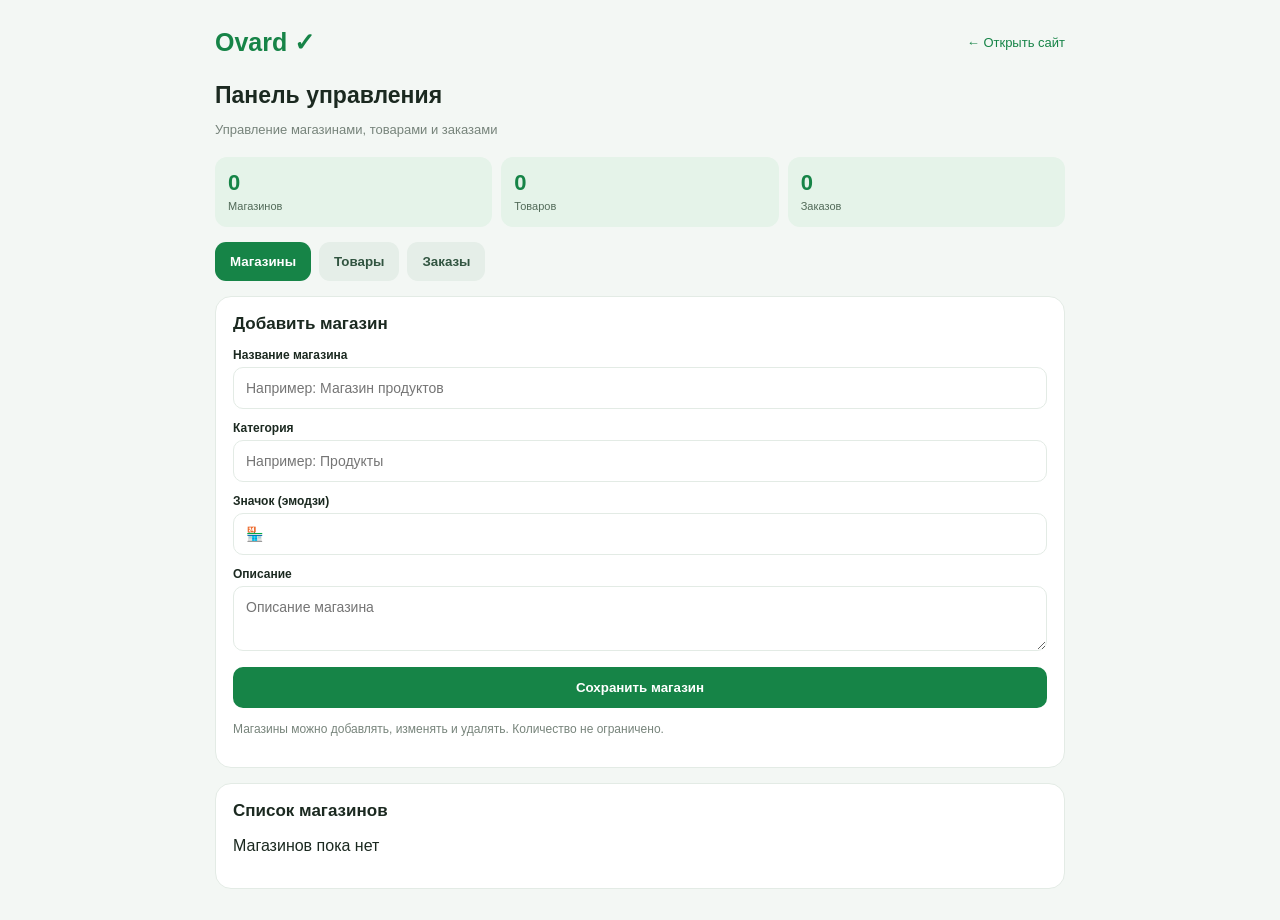
==== ovard-admin.html @ bd7d6dc2 "Update ovard-admin.html" ====
<!DOCTYPE html>
<html lang="ru">
<head>
<meta charset="UTF-8">
<meta name="viewport" content="width=device-width, initial-scale=1">
<title>OVARD — Админ-панель</title>
<style>
:root{--g:#168447;--bg:#f3f7f4;--card:#fff;--text:#1b2920;--muted:#77847b;--line:#e3ebe5}
*{box-sizing:border-box}
body{margin:0;background:var(--bg);color:var(--text);font-family:Arial,sans-serif;padding:16px}
header{max-width:850px;margin:auto;display:flex;justify-content:space-between;align-items:center;padding:12px 0 20px}
.logo{font-size:25px;color:var(--g);font-weight:800}
header a{color:var(--g);text-decoration:none;font-size:13px}
main{max-width:850px;margin:auto}
h1{font-size:23px;margin:5px 0}
.subtitle{color:var(--muted);font-size:13px;margin-bottom:20px}
.tabs{display:flex;gap:8px;overflow:auto;margin-bottom:15px}
.tabs button{border:0;background:#e5eee8;color:#315440;padding:12px 15px;border-radius:11px;white-space:nowrap;font-weight:700}
.tabs button.active{background:var(--g);color:white}
.panel{display:none}.panel.active{display:block}
.box{background:var(--card);border:1px solid var(--line);border-radius:16px;padding:17px;margin-bottom:15px}
h2{font-size:17px;margin:0 0 14px}
label{display:block;font-size:12px;font-weight:700;margin:12px 0 5px}
input,textarea,select{width:100%;padding:12px;border:1px solid var(--line);border-radius:10px;background:#fff;font:14px Arial}
textarea{min-height:65px;resize:vertical}
button{cursor:pointer}
.primary{width:100%;border:0;background:var(--g);color:white;border-radius:10px;padding:13px;font-weight:700;margin-top:12px}
.secondary{border:0;background:#e9f3ec;color:var(--g);padding:9px 12px;border-radius:9px;font-weight:700}
.danger{border:0;background:#fff0ee;color:#c23d32;padding:9px 12px;border-radius:9px}
.item{border:1px solid var(--line);border-radius:12px;padding:13px;margin-top:10px;background:#fff}
.item strong{display:block;margin-bottom:5px}
.item small{color:var(--muted);display:block;margin-bottom:10px}
.actions{display:flex;gap:8px;flex-wrap:wrap}
.note{font-size:12px;color:var(--muted);line-height:1.5}
.stats{display:grid;grid-template-columns:repeat(3,1fr);gap:9px;margin-bottom:15px}
.stat{background:#e5f3e9;padding:13px;border-radius:12px}
.stat strong{display:block;color:var(--g);font-size:22px}
.stat span{font-size:11px;color:#536b5a}
@media(max-width:450px){.stats{grid-template-columns:1fr 1fr}.stat:last-child{grid-column:span 2}}
</style>
</head>
<body>
<header>
  <div class="logo">Ovard ✓</div>
  <a href="index.html">← Открыть сайт</a>
</header>
<main>
  <h1>Панель управления</h1>
  <p class="subtitle">Управление магазинами, товарами и заказами</p>

  <div class="stats">
    <div class="stat"><strong id="shopCount">0</strong><span>Магазинов</span></div>
    <div class="stat"><strong id="productCount">0</strong><span>Товаров</span></div>
    <div class="stat"><strong id="orderCount">0</strong><span>Заказов</span></div>
  </div>

  <div class="tabs">
    <button class="active" onclick="tab('shops',this)">Магазины</button>
    <button onclick="tab('products',this)">Товары</button>
    <button onclick="tab('orders',this)">Заказы</button>
  </div>

  <section id="shops" class="panel active">
    <div class="box">
      <h2 id="shopFormTitle">Добавить магазин</h2>
      <input type="hidden" id="shopEditId">
      <label>Название магазина</label>
      <input id="shopName" placeholder="Например: Магазин продуктов">
      <label>Категория</label>
      <input id="shopCategory" placeholder="Например: Продукты">
      <label>Значок (эмодзи)</label>
      <input id="shopEmoji" placeholder="Например: 🛒" value="🏪">
      <label>Описание</label>
      <textarea id="shopDescription" placeholder="Описание магазина"></textarea>
      <button class="primary" onclick="saveShop()">Сохранить магазин</button>
      <p class="note">Магазины можно добавлять, изменять и удалять. Количество не ограничено.</p>
    </div>
    <div class="box"><h2>Список магазинов</h2><div id="shopList"></div></div>
  </section>

  <section id="products" class="panel">
    <div class="box">
      <h2 id="productFormTitle">Добавить товар</h2>
      <input type="hidden" id="productEditId">
      <label>Название товара</label>
      <input id="productName" placeholder="Например: Мука">
      <label>Магазин</label>
      <select id="productShop"></select>
      <label>Цена (сомони)</label>
      <input id="productPrice" type="number" min="0" step="0.01" placeholder="Например: 25">
      <label>Единица измерения / за что цена</label>
      <input id="productUnit" list="unitOptions" placeholder="Например: кг, мешок, 5 пар, за участок">
      <datalist id="unitOptions">
        <option value="кг"><option value="грамм"><option value="тонна">
        <option value="шт."><option value="упаковка"><option value="пачка">
        <option value="мешок"><option value="литр"><option value="метр">
        <option value="пара"><option value="за день"><option value="за сезон">
        <option value="за поездку"><option value="за участок">
      </datalist>
      <p class="note">Можно написать любую единицу вручную. Например: «за мешок», «5 пар», «за участок». Ограничений нет.</p>
      <label>Ссылка на фото товара (необязательно)</label>
      <input id="productImage" placeholder="https://...">
      <label>Эмодзи вместо фото</label>
      <input id="productEmoji" placeholder="📦" value="📦">
      <label>Описание</label>
      <textarea id="productDescription" placeholder="Описание товара"></textarea>
      <button class="primary" onclick="saveProduct()">Сохранить товар</button>
    </div>
    <div class="box"><h2>Список товаров</h2><div id="productList"></div></div>
  </section>

  <section id="orders" class="panel">
    <div class="box"><h2>Заказы клиентов</h2><div id="orderList"></div></div>
  </section>
</main>

<script>
const read=(k,d)=>{try{return JSON.parse(localStorage.getItem(k))??d}catch{return d}};
const save=(k,v)=>localStorage.setItem(k,JSON.stringify(v));
let shops=read("ovard_shops",[]);
let products=read("ovard_products",[]);
let orders=read("ovard_orders",[]);

function esc(v){return String(v??"").replace(/[&<>"']/g,c=>({"&":"&amp;","<":"&lt;",">":"&gt;",'"':"&quot;","'":"&#39;"}[c]));}

function tab(id,btn){
 document.querySelectorAll(".panel").forEach(x=>x.classList.remove("active"));
 document.querySelectorAll(".tabs button").forEach(x=>x.classList.remove("active"));
 document.getElementById(id).classList.add("active");
 btn.classList.add("active");
 renderAll();
}

function renderAll(){
 document.getElementById("shopCount").textContent=shops.length;
 document.getElementById("productCount").textContent=products.length;
 document.getElementById("orderCount").textContent=orders.length;
 renderShops();renderProducts();renderOrders();renderShopSelect();
}

function renderShopSelect(){
 const select=document.getElementById("productShop");
 const old=select.value;
 select.innerHTML=shops.map(s=>`<option value="${s.id}">${esc(s.name)}</option>`).join("");
 if(shops.some(s=>String(s.id)===old))select.value=old;
}

function saveShop(){
 const name=document.getElementById("shopName").value.trim();
 if(!name)return alert("Введите название магазина");
 const edit=document.getElementById("shopEditId").value;
 const data={
  id:edit?Number(edit):Date.now(),
  name,
  category:document.getElementById("shopCategory").value.trim(),
  emoji:document.getElementById("shopEmoji").value.trim()||"🏪",
  description:document.getElementById("shopDescription").value.trim()
 };
 if(edit)shops=shops.map(s=>Number(s.id)===Number(edit)?data:s);
 else shops.push(data);
 save("ovard_shops",shops);
 clearShopForm();renderAll();
 alert("Магазин сохранён");
}

function editShop(id){
 const s=shops.find(x=>Number(x.id)===Number(id));if(!s)return;
 document.getElementById("shopEditId").value=s.id;
 document.getElementById("shopName").value=s.name;
 document.getElementById("shopCategory").value=s.category||"";
 document.getElementById("shopEmoji").value=s.emoji||"🏪";
 document.getElementById("shopDescription").value=s.description||"";
 document.getElementById("shopFormTitle").textContent="Изменить магазин";
 window.scrollTo(0,0);
}

function clearShopForm(){
 ["shopEditId","shopName","shopCategory","shopDescription"].forEach(id=>document.getElementById(id).value="");
 document.getElementById("shopEmoji").value="🏪";
 document.getElementById("shopFormTitle").textContent="Добавить магазин";
}

function deleteShop(id){
 if(!confirm("Удалить магазин? Его товары также будут удалены."))return;
 shops=shops.filter(s=>Number(s.id)!==Number(id));
 products=products.filter(p=>Number(p.shopId)!==Number(id));
 save("ovard_shops",shops);save("ovard_products",products);renderAll();
}

function renderShops(){
 document.getElementById("shopList").innerHTML=shops.map(s=>`
 <div class="item"><strong>${esc(s.emoji)} ${esc(s.name)}</strong>
 <small>${esc(s.category||"")}</small>
 <div class="actions">
 <button class="secondary" onclick="editShop(${Number(s.id)})">Изменить</button>
 <button class="danger" onclick="deleteShop(${Number(s.id)})">Удалить</button>
 </div></div>`).join("")||"<p>Магазинов пока нет</p>";
}

function saveProduct(){
 const name=document.getElementById("productName").value.trim();
 const shopId=document.getElementById("productShop").value;
 const price=Number(document.getElementById("productPrice").value);
 const unit=document.getElementById("productUnit").value.trim();
 if(!name)return alert("Введите название товара");
 if(!shopId)return alert("Сначала добавьте магазин");
 if(!Number.isFinite(price)||price<=0)return alert("Введите правильную цену");
 if(!unit)return alert("Укажите единицу измерения или основу цены");
 const edit=document.getElementById("productEditId").value;
 const data={
  id:edit?Number(edit):Date.now(),
  name,shopId:Number(shopId),price,unit,
  image:document.getElementById("productImage").value.trim(),
  emoji:document.getElementById("productEmoji").value.trim()||"📦",
  description:document.getElementById("productDescription").value.trim()
 };
 if(edit)products=products.map(p=>Number(p.id)===Number(edit)?data:p);
 else products.push(data);
 save("ovard_products",products);
 clearProductForm();renderAll();alert("Товар сохранён");
}

function editProduct(id){
 const p=products.find(x=>Number(x.id)===Number(id));if(!p)return;
 document.getElementById("productEditId").value=p.id;
 document.getElementById("productName").value=p.name;
 document.getElementById("productShop").value=p.shopId;
 document.getElementById("productPrice").value=p.price;
 document.getElementById("productUnit").value=p.unit||"";
 document.getElementById("productImage").value=p.image||"";
 document.getElementById("productEmoji").value=p.emoji||"📦";
 document.getElementById("productDescription").value=p.description||"";
 document.getElementById("productFormTitle").textContent="Изменить товар";
 window.scrollTo(0,0);
}

function clearProductForm(){
 ["productEditId","productName","productPrice","productUnit","productImage","productDescription"].forEach(id=>document.getElementById(id).value="");
 document.getElementById("productEmoji").value="📦";
 document.getElementById("productFormTitle").textContent="Добавить товар";
}

function deleteProduct(id){
 if(!confirm("Удалить товар?"))return;
 products=products.filter(p=>Number(p.id)!==Number(id));
 save("ovard_products",products);renderAll();
}

function renderProducts(){
 document.getElementById("productList").innerHTML=products.map(p=>{
 const shop=shops.find(s=>Number(s.id)===Number(p.shopId));
 return `<div class="item"><strong>${esc(p.emoji)} ${esc(p.name)}</strong>
 <small>${esc(shop?.name||"Магазин удалён")} · ${esc(p.price)} сомони / ${esc(p.unit)}</small>
 <div class="actions">
 <button class="secondary" onclick="editProduct(${Number(p.id)})">Изменить</button>
 <button class="danger" onclick="deleteProduct(${Number(p.id)})">Удалить</button>
 </div></div>`;
 }).join("")||"<p>Товаров пока нет</p>";
}

function renderOrders(){
 document.getElementById("orderList").innerHTML=orders.map(o=>`
 <div class="item"><strong>Заказ №${esc(o.id)}</strong>
 <small>${esc(o.date)}</small>
 <p>${esc(o.name)} · ${esc(o.phone)}</p>
 <p>Адрес: ${esc(o.address)}</p>
 <p>Сумма товаров: <b>${esc(o.total)} сомони</b></p>
 <p>Вес: ${esc(o.weight||"Не указан")} кг</p>
 <p>Доставка: ${esc(o.distance||"Уточнить")}</p>
 <p>Статус: ${esc(o.status)}</p>
 <div class="actions">
 <button class="secondary" onclick="updateOrder(${Number(o.id)})">Изменить статус</button>
 </div></div>`).join("")||"<p>Заказов пока нет</p>";
}

function updateOrder(id){
 const o=orders.find(x=>Number(x.id)===Number(id));if(!o)return;
 const status=prompt("Введите новый статус заказа:",o.status);
 if(status===null)return;
 o.status=status;save("ovard_orders",orders);renderOrders();
}

renderAll();
</script>
</body>
</html>
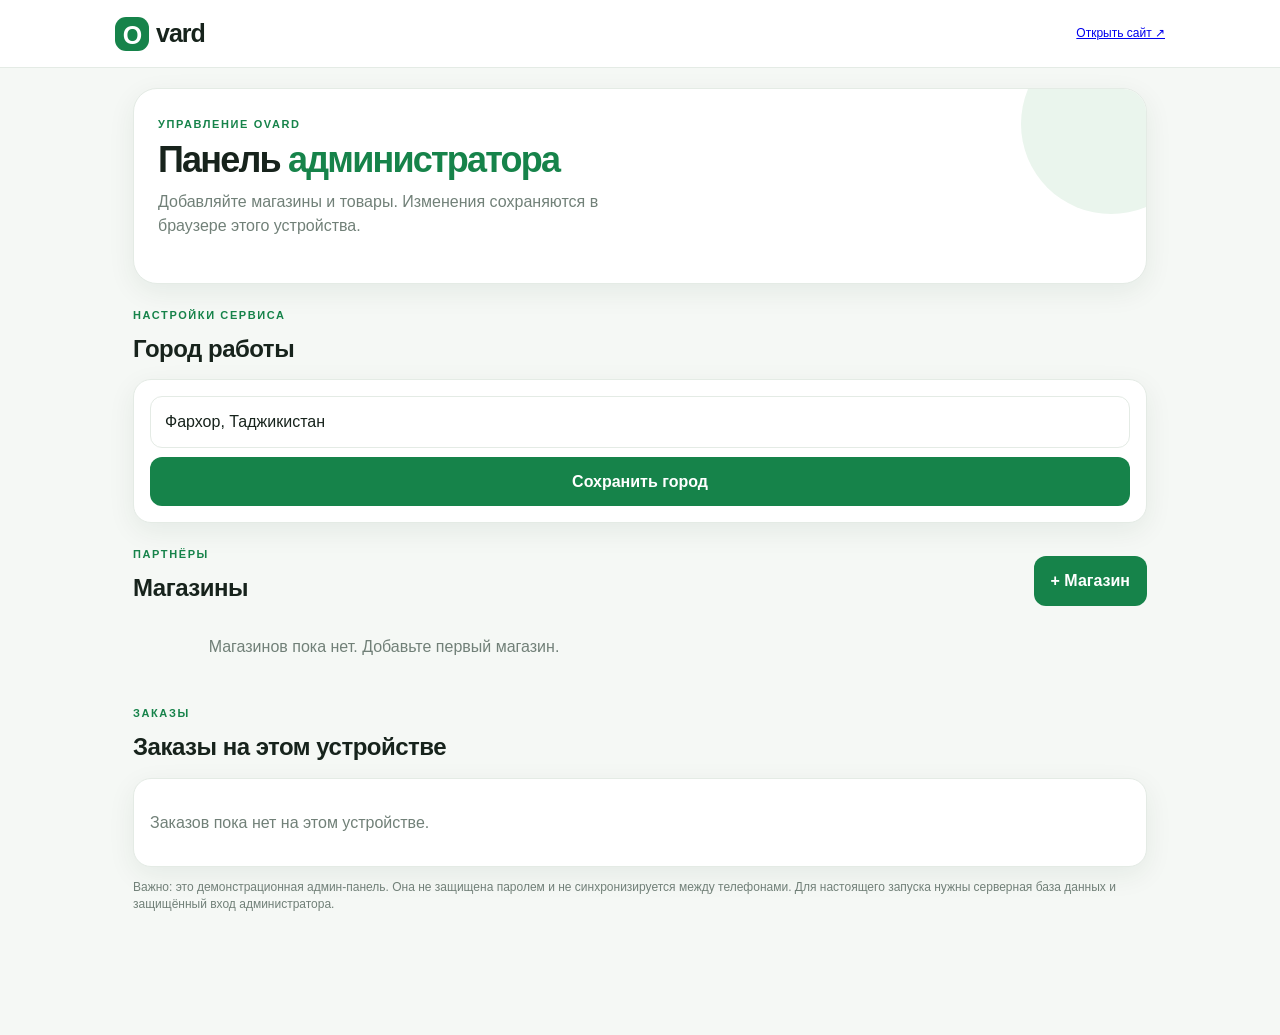
==== commit bc1719fd: "Update ovard-admin.html" ====
--- a/ovard-admin.html
+++ b/ovard-admin.html
@@ -1,286 +1,380 @@
-<!DOCTYPE html>
+
+<!doctype html>
 <html lang="ru">
 <head>
-<meta charset="UTF-8">
-<meta name="viewport" content="width=device-width, initial-scale=1">
-<title>OVARD — Админ-панель</title>
-<style>
-:root{--g:#168447;--bg:#f3f7f4;--card:#fff;--text:#1b2920;--muted:#77847b;--line:#e3ebe5}
-*{box-sizing:border-box}
-body{margin:0;background:var(--bg);color:var(--text);font-family:Arial,sans-serif;padding:16px}
-header{max-width:850px;margin:auto;display:flex;justify-content:space-between;align-items:center;padding:12px 0 20px}
-.logo{font-size:25px;color:var(--g);font-weight:800}
-header a{color:var(--g);text-decoration:none;font-size:13px}
-main{max-width:850px;margin:auto}
-h1{font-size:23px;margin:5px 0}
-.subtitle{color:var(--muted);font-size:13px;margin-bottom:20px}
-.tabs{display:flex;gap:8px;overflow:auto;margin-bottom:15px}
-.tabs button{border:0;background:#e5eee8;color:#315440;padding:12px 15px;border-radius:11px;white-space:nowrap;font-weight:700}
-.tabs button.active{background:var(--g);color:white}
-.panel{display:none}.panel.active{display:block}
-.box{background:var(--card);border:1px solid var(--line);border-radius:16px;padding:17px;margin-bottom:15px}
-h2{font-size:17px;margin:0 0 14px}
-label{display:block;font-size:12px;font-weight:700;margin:12px 0 5px}
-input,textarea,select{width:100%;padding:12px;border:1px solid var(--line);border-radius:10px;background:#fff;font:14px Arial}
-textarea{min-height:65px;resize:vertical}
-button{cursor:pointer}
-.primary{width:100%;border:0;background:var(--g);color:white;border-radius:10px;padding:13px;font-weight:700;margin-top:12px}
-.secondary{border:0;background:#e9f3ec;color:var(--g);padding:9px 12px;border-radius:9px;font-weight:700}
-.danger{border:0;background:#fff0ee;color:#c23d32;padding:9px 12px;border-radius:9px}
-.item{border:1px solid var(--line);border-radius:12px;padding:13px;margin-top:10px;background:#fff}
-.item strong{display:block;margin-bottom:5px}
-.item small{color:var(--muted);display:block;margin-bottom:10px}
-.actions{display:flex;gap:8px;flex-wrap:wrap}
-.note{font-size:12px;color:var(--muted);line-height:1.5}
-.stats{display:grid;grid-template-columns:repeat(3,1fr);gap:9px;margin-bottom:15px}
-.stat{background:#e5f3e9;padding:13px;border-radius:12px}
-.stat strong{display:block;color:var(--g);font-size:22px}
-.stat span{font-size:11px;color:#536b5a}
-@media(max-width:450px){.stats{grid-template-columns:1fr 1fr}.stat:last-child{grid-column:span 2}}
-</style>
+<meta charset="utf-8">
+<meta name="viewport" content="width=device-width,initial-scale=1">
+<meta name="theme-color" content="#16834a">
+<title>OVARD — Админ</title>
+<link rel="stylesheet" href="style.css">
 </head>
 <body>
-<header>
-  <div class="logo">Ovard ✓</div>
-  <a href="index.html">← Открыть сайт</a>
+
+<header class="topbar">
+  <a class="brand" href="index.html">
+    <span class="brand-mark">O</span><span>vard</span>
+  </a>
+  <a class="small" href="index.html">Открыть сайт ↗</a>
 </header>
-<main>
-  <h1>Панель управления</h1>
-  <p class="subtitle">Управление магазинами, товарами и заказами</p>
-
-  <div class="stats">
-    <div class="stat"><strong id="shopCount">0</strong><span>Магазинов</span></div>
-    <div class="stat"><strong id="productCount">0</strong><span>Товаров</span></div>
-    <div class="stat"><strong id="orderCount">0</strong><span>Заказов</span></div>
+
+<main class="wrap">
+
+<section class="hero">
+  <p class="eyebrow">УПРАВЛЕНИЕ OVARD</p>
+  <h1 style="font-size:36px">Панель <span>администратора</span></h1>
+  <p class="muted">
+    Добавляйте магазины и товары. Изменения сохраняются
+    в браузере этого устройства.
+  </p>
+</section>
+
+<section class="section-head">
+  <div>
+    <p class="eyebrow">НАСТРОЙКИ СЕРВИСА</p>
+    <h2>Город работы</h2>
   </div>
-
-  <div class="tabs">
-    <button class="active" onclick="tab('shops',this)">Магазины</button>
-    <button onclick="tab('products',this)">Товары</button>
-    <button onclick="tab('orders',this)">Заказы</button>
+</section>
+
+<div class="panel form-grid">
+  <input id="locationInput" class="full"
+    placeholder="Например: Фархор, Таджикистан">
+  <button id="saveLocation" class="primary-btn full">
+    Сохранить город
+  </button>
+</div>
+
+<section class="section-head">
+  <div>
+    <p class="eyebrow">ПАРТНЁРЫ</p>
+    <h2>Магазины</h2>
   </div>
-
-  <section id="shops" class="panel active">
-    <div class="box">
-      <h2 id="shopFormTitle">Добавить магазин</h2>
-      <input type="hidden" id="shopEditId">
-      <label>Название магазина</label>
-      <input id="shopName" placeholder="Например: Магазин продуктов">
-      <label>Категория</label>
-      <input id="shopCategory" placeholder="Например: Продукты">
-      <label>Значок (эмодзи)</label>
-      <input id="shopEmoji" placeholder="Например: 🛒" value="🏪">
-      <label>Описание</label>
-      <textarea id="shopDescription" placeholder="Описание магазина"></textarea>
-      <button class="primary" onclick="saveShop()">Сохранить магазин</button>
-      <p class="note">Магазины можно добавлять, изменять и удалять. Количество не ограничено.</p>
+  <button class="primary-btn" id="addShopBtn">+ Магазин</button>
+</section>
+
+<div id="adminShops" class="shop-list"></div>
+
+<section class="section-head space-top">
+  <div>
+    <p class="eyebrow">ЗАКАЗЫ</p>
+    <h2>Заказы на этом устройстве</h2>
+  </div>
+</section>
+
+<div id="adminOrders" class="panel"></div>
+
+<p class="small muted">
+  Важно: это демонстрационная админ-панель.
+  Она не защищена паролем и не синхронизируется между телефонами.
+  Для настоящего запуска нужны серверная база данных
+  и защищённый вход администратора.
+</p>
+
+</main>
+
+<div class="modal-backdrop" id="adminModalBackdrop">
+  <section class="modal">
+    <button class="modal-close icon-btn" id="adminModalClose">✕</button>
+    <div id="adminModalContent"></div>
+  </section>
+</div>
+
+<script>
+const $ = id => document.getElementById(id);
+
+const read = (k,d) => {
+  try { return JSON.parse(localStorage.getItem(k)) ?? d; }
+  catch { return d; }
+};
+
+const save = (k,v) =>
+  localStorage.setItem(k,JSON.stringify(v));
+
+let shops = read("ovard_shops",[]);
+
+const esc = s =>
+  String(s ?? "").replace(/[&<>"']/g,c => ({
+    "&":"&amp;",
+    "<":"&lt;",
+    ">":"&gt;",
+    '"':"&quot;",
+    "'":"&#39;"
+  }[c]));
+
+function render() {
+  $("adminShops").innerHTML = shops.map(s => `
+    <div class="shop-card">
+      <span class="shop-thumb">${esc(s.emoji || "🏪")}</span>
+
+      <span class="shop-info" style="flex:1">
+        <strong>${esc(s.name)}</strong>
+        <small>
+          ${(s.products || []).length} товаров ·
+          ${s.active === false ? "Скрыт" : "Активен"}
+        </small>
+      </span>
+
+      <button class="icon-btn" data-edit="${esc(s.id)}">✎</button>
+      <button class="icon-btn" data-products="${esc(s.id)}">＋</button>
+      <button class="icon-btn" data-delete="${esc(s.id)}">×</button>
     </div>
-    <div class="box"><h2>Список магазинов</h2><div id="shopList"></div></div>
-  </section>
-
-  <section id="products" class="panel">
-    <div class="box">
-      <h2 id="productFormTitle">Добавить товар</h2>
-      <input type="hidden" id="productEditId">
-      <label>Название товара</label>
-      <input id="productName" placeholder="Например: Мука">
-      <label>Магазин</label>
-      <select id="productShop"></select>
-      <label>Цена (сомони)</label>
-      <input id="productPrice" type="number" min="0" step="0.01" placeholder="Например: 25">
-      <label>Единица измерения / за что цена</label>
-      <input id="productUnit" list="unitOptions" placeholder="Например: кг, мешок, 5 пар, за участок">
-      <datalist id="unitOptions">
-        <option value="кг"><option value="грамм"><option value="тонна">
-        <option value="шт."><option value="упаковка"><option value="пачка">
-        <option value="мешок"><option value="литр"><option value="метр">
-        <option value="пара"><option value="за день"><option value="за сезон">
-        <option value="за поездку"><option value="за участок">
-      </datalist>
-      <p class="note">Можно написать любую единицу вручную. Например: «за мешок», «5 пар», «за участок». Ограничений нет.</p>
-      <label>Ссылка на фото товара (необязательно)</label>
-      <input id="productImage" placeholder="https://...">
-      <label>Эмодзи вместо фото</label>
-      <input id="productEmoji" placeholder="📦" value="📦">
-      <label>Описание</label>
-      <textarea id="productDescription" placeholder="Описание товара"></textarea>
-      <button class="primary" onclick="saveProduct()">Сохранить товар</button>
+  `).join("") ||
+  '<div class="empty">Магазинов пока нет. Добавьте первый магазин.</div>';
+
+  const orders = read("ovard_orders", []);
+
+  $("adminOrders").innerHTML = orders.length
+    ? orders.slice().reverse().map(o => `
+      <div class="cart-row">
+        <span>
+          <strong>Заказ №${o.id}</strong><br>
+          <small class="muted">
+            ${new Date(o.createdAt).toLocaleString("ru-RU")}
+          </small>
+        </span>
+        <button class="small" data-order="${o.id}">Показать</button>
+      </div>
+    `).join("")
+    : '<p class="muted">Заказов пока нет на этом устройстве.</p>';
+}
+
+function showModal(html) {
+  $("adminModalContent").innerHTML = html;
+  $("adminModalBackdrop").classList.add("show");
+}
+
+function closeModal() {
+  $("adminModalBackdrop").classList.remove("show");
+}
+
+function shopForm(s = {}) {
+  showModal(`
+    <h2>${s.id ? "Изменить магазин" : "Новый магазин"}</h2>
+
+    <div class="form-grid">
+      <input id="sName" class="full"
+        placeholder="Название магазина"
+        value="${esc(s.name || "")}">
+
+      <input id="sCategory" placeholder="Категория"
+        value="${esc(s.category || "")}">
+
+      <input id="sAddress" placeholder="Адрес"
+        value="${esc(s.address || "")}">
+
+      <input id="sPhone" placeholder="Телефон магазина"
+        value="${esc(s.phone || "")}">
+
+      <input id="sEmoji" placeholder="Значок, например 🛒"
+        value="${esc(s.emoji || "🏪")}">
+
+      <input id="sImage" class="full"
+        placeholder="Ссылка на фото (необязательно)"
+        value="${esc(s.image || "")}">
+
+      <label class="full">
+        <input id="sActive" type="checkbox"
+          ${s.active === false ? "" : "checked"}>
+        Показывать на сайте
+      </label>
+
+      <button class="primary-btn full" id="saveShop">
+        Сохранить магазин
+      </button>
     </div>
-    <div class="box"><h2>Список товаров</h2><div id="productList"></div></div>
-  </section>
-
-  <section id="orders" class="panel">
-    <div class="box"><h2>Заказы клиентов</h2><div id="orderList"></div></div>
-  </section>
-</main>
-
-<script>
-const read=(k,d)=>{try{return JSON.parse(localStorage.getItem(k))??d}catch{return d}};
-const save=(k,v)=>localStorage.setItem(k,JSON.stringify(v));
-let shops=read("ovard_shops",[]);
-let products=read("ovard_products",[]);
-let orders=read("ovard_orders",[]);
-
-function esc(v){return String(v??"").replace(/[&<>"']/g,c=>({"&":"&amp;","<":"&lt;",">":"&gt;",'"':"&quot;","'":"&#39;"}[c]));}
-
-function tab(id,btn){
- document.querySelectorAll(".panel").forEach(x=>x.classList.remove("active"));
- document.querySelectorAll(".tabs button").forEach(x=>x.classList.remove("active"));
- document.getElementById(id).classList.add("active");
- btn.classList.add("active");
- renderAll();
-}
-
-function renderAll(){
- document.getElementById("shopCount").textContent=shops.length;
- document.getElementById("productCount").textContent=products.length;
- document.getElementById("orderCount").textContent=orders.length;
- renderShops();renderProducts();renderOrders();renderShopSelect();
-}
-
-function renderShopSelect(){
- const select=document.getElementById("productShop");
- const old=select.value;
- select.innerHTML=shops.map(s=>`<option value="${s.id}">${esc(s.name)}</option>`).join("");
- if(shops.some(s=>String(s.id)===old))select.value=old;
-}
-
-function saveShop(){
- const name=document.getElementById("shopName").value.trim();
- if(!name)return alert("Введите название магазина");
- const edit=document.getElementById("shopEditId").value;
- const data={
-  id:edit?Number(edit):Date.now(),
-  name,
-  category:document.getElementById("shopCategory").value.trim(),
-  emoji:document.getElementById("shopEmoji").value.trim()||"🏪",
-  description:document.getElementById("shopDescription").value.trim()
- };
- if(edit)shops=shops.map(s=>Number(s.id)===Number(edit)?data:s);
- else shops.push(data);
- save("ovard_shops",shops);
- clearShopForm();renderAll();
- alert("Магазин сохранён");
-}
-
-function editShop(id){
- const s=shops.find(x=>Number(x.id)===Number(id));if(!s)return;
- document.getElementById("shopEditId").value=s.id;
- document.getElementById("shopName").value=s.name;
- document.getElementById("shopCategory").value=s.category||"";
- document.getElementById("shopEmoji").value=s.emoji||"🏪";
- document.getElementById("shopDescription").value=s.description||"";
- document.getElementById("shopFormTitle").textContent="Изменить магазин";
- window.scrollTo(0,0);
-}
-
-function clearShopForm(){
- ["shopEditId","shopName","shopCategory","shopDescription"].forEach(id=>document.getElementById(id).value="");
- document.getElementById("shopEmoji").value="🏪";
- document.getElementById("shopFormTitle").textContent="Добавить магазин";
-}
-
-function deleteShop(id){
- if(!confirm("Удалить магазин? Его товары также будут удалены."))return;
- shops=shops.filter(s=>Number(s.id)!==Number(id));
- products=products.filter(p=>Number(p.shopId)!==Number(id));
- save("ovard_shops",shops);save("ovard_products",products);renderAll();
-}
-
-function renderShops(){
- document.getElementById("shopList").innerHTML=shops.map(s=>`
- <div class="item"><strong>${esc(s.emoji)} ${esc(s.name)}</strong>
- <small>${esc(s.category||"")}</small>
- <div class="actions">
- <button class="secondary" onclick="editShop(${Number(s.id)})">Изменить</button>
- <button class="danger" onclick="deleteShop(${Number(s.id)})">Удалить</button>
- </div></div>`).join("")||"<p>Магазинов пока нет</p>";
-}
-
-function saveProduct(){
- const name=document.getElementById("productName").value.trim();
- const shopId=document.getElementById("productShop").value;
- const price=Number(document.getElementById("productPrice").value);
- const unit=document.getElementById("productUnit").value.trim();
- if(!name)return alert("Введите название товара");
- if(!shopId)return alert("Сначала добавьте магазин");
- if(!Number.isFinite(price)||price<=0)return alert("Введите правильную цену");
- if(!unit)return alert("Укажите единицу измерения или основу цены");
- const edit=document.getElementById("productEditId").value;
- const data={
-  id:edit?Number(edit):Date.now(),
-  name,shopId:Number(shopId),price,unit,
-  image:document.getElementById("productImage").value.trim(),
-  emoji:document.getElementById("productEmoji").value.trim()||"📦",
-  description:document.getElementById("productDescription").value.trim()
- };
- if(edit)products=products.map(p=>Number(p.id)===Number(edit)?data:p);
- else products.push(data);
- save("ovard_products",products);
- clearProductForm();renderAll();alert("Товар сохранён");
-}
-
-function editProduct(id){
- const p=products.find(x=>Number(x.id)===Number(id));if(!p)return;
- document.getElementById("productEditId").value=p.id;
- document.getElementById("productName").value=p.name;
- document.getElementById("productShop").value=p.shopId;
- document.getElementById("productPrice").value=p.price;
- document.getElementById("productUnit").value=p.unit||"";
- document.getElementById("productImage").value=p.image||"";
- document.getElementById("productEmoji").value=p.emoji||"📦";
- document.getElementById("productDescription").value=p.description||"";
- document.getElementById("productFormTitle").textContent="Изменить товар";
- window.scrollTo(0,0);
-}
-
-function clearProductForm(){
- ["productEditId","productName","productPrice","productUnit","productImage","productDescription"].forEach(id=>document.getElementById(id).value="");
- document.getElementById("productEmoji").value="📦";
- document.getElementById("productFormTitle").textContent="Добавить товар";
-}
-
-function deleteProduct(id){
- if(!confirm("Удалить товар?"))return;
- products=products.filter(p=>Number(p.id)!==Number(id));
- save("ovard_products",products);renderAll();
-}
-
-function renderProducts(){
- document.getElementById("productList").innerHTML=products.map(p=>{
- const shop=shops.find(s=>Number(s.id)===Number(p.shopId));
- return `<div class="item"><strong>${esc(p.emoji)} ${esc(p.name)}</strong>
- <small>${esc(shop?.name||"Магазин удалён")} · ${esc(p.price)} сомони / ${esc(p.unit)}</small>
- <div class="actions">
- <button class="secondary" onclick="editProduct(${Number(p.id)})">Изменить</button>
- <button class="danger" onclick="deleteProduct(${Number(p.id)})">Удалить</button>
- </div></div>`;
- }).join("")||"<p>Товаров пока нет</p>";
-}
-
-function renderOrders(){
- document.getElementById("orderList").innerHTML=orders.map(o=>`
- <div class="item"><strong>Заказ №${esc(o.id)}</strong>
- <small>${esc(o.date)}</small>
- <p>${esc(o.name)} · ${esc(o.phone)}</p>
- <p>Адрес: ${esc(o.address)}</p>
- <p>Сумма товаров: <b>${esc(o.total)} сомони</b></p>
- <p>Вес: ${esc(o.weight||"Не указан")} кг</p>
- <p>Доставка: ${esc(o.distance||"Уточнить")}</p>
- <p>Статус: ${esc(o.status)}</p>
- <div class="actions">
- <button class="secondary" onclick="updateOrder(${Number(o.id)})">Изменить статус</button>
- </div></div>`).join("")||"<p>Заказов пока нет</p>";
-}
-
-function updateOrder(id){
- const o=orders.find(x=>Number(x.id)===Number(id));if(!o)return;
- const status=prompt("Введите новый статус заказа:",o.status);
- if(status===null)return;
- o.status=status;save("ovard_orders",orders);renderOrders();
-}
-
-renderAll();
+  `);
+
+  $("saveShop").onclick = () => {
+    const name = $("sName").value.trim();
+
+    if (!name) {
+      alert("Введите название магазина");
+      return;
+    }
+
+    const data = {
+      id:s.id || ("shop" + Date.now()),
+      name,
+      category:$("sCategory").value,
+      address:$("sAddress").value,
+      phone:$("sPhone").value,
+      emoji:$("sEmoji").value || "🏪",
+      image:$("sImage").value,
+      active:$("sActive").checked,
+      products:s.products || []
+    };
+
+    if (s.id) {
+      shops = shops.map(x => x.id === s.id ? data : x);
+    } else {
+      shops.push(data);
+    }
+
+    save("ovard_shops",shops);
+    closeModal();
+    render();
+  };
+}
+
+function productForm(shop) {
+  showModal(`
+    <h2>Товар: ${esc(shop.name)}</h2>
+
+    <div class="form-grid">
+      <input id="pName" class="full" placeholder="Название товара">
+
+      <input id="pPrice" type="number" min="0"
+        step="0.01" placeholder="Цена, сомонӣ">
+
+      <input id="pUnit"
+        placeholder="Единица: кг, шт., мешок…">
+
+      <input id="pEmoji"
+        placeholder="Значок, например 🍞" value="🛍️">
+
+      <input id="pImage" class="full"
+        placeholder="Ссылка на фото (необязательно)">
+
+      <label class="full">
+        <input id="pAvailable" type="checkbox" checked>
+        В наличии
+      </label>
+
+      <label class="full">
+        <input id="pFeatured" type="checkbox" checked>
+        Показывать в подборке OVARD
+      </label>
+
+      <button id="saveProduct" class="primary-btn full">
+        Добавить товар
+      </button>
+    </div>
+
+    <hr>
+    <div id="productList"></div>
+  `);
+
+  const list = () => {
+    $("productList").innerHTML = (shop.products || [])
+      .map(p => `
+        <div class="cart-row">
+          <span>
+            ${esc(p.name)} — ${p.price} сомонӣ / ${esc(p.unit)}
+          </span>
+          <button data-delprod="${esc(p.id)}">Удалить</button>
+        </div>
+      `).join("") ||
+      '<p class="muted">Товаров пока нет.</p>';
+  };
+
+  list();
+
+  $("saveProduct").onclick = () => {
+    const name = $("pName").value.trim();
+
+    if (!name) {
+      alert("Введите название товара");
+      return;
+    }
+
+    shop.products = shop.products || [];
+
+    shop.products.push({
+      id:"p" + Date.now(),
+      name,
+      price:Number($("pPrice").value) || 0,
+      unit:$("pUnit").value.trim() || "шт.",
+      emoji:$("pEmoji").value,
+      image:$("pImage").value,
+      available:$("pAvailable").checked,
+      featured:$("pFeatured").checked
+    });
+
+    save("ovard_shops",shops);
+
+    $("pName").value = "";
+    $("pPrice").value = "";
+    $("pUnit").value = "";
+
+    list();
+    render();
+  };
+
+  $("productList").addEventListener("click",e => {
+    const b = e.target.closest("[data-delprod]");
+    if (!b) return;
+
+    shop.products = shop.products.filter(
+      p => p.id !== b.dataset.delprod
+    );
+
+    save("ovard_shops",shops);
+    list();
+    render();
+  });
+}
+
+$("addShopBtn").onclick = () => shopForm();
+
+$("adminShops").addEventListener("click",e => {
+  const edit = e.target.closest("[data-edit]");
+  const prod = e.target.closest("[data-products]");
+  const del = e.target.closest("[data-delete]");
+
+  if (edit) {
+    const s = shops.find(x => x.id === edit.dataset.edit);
+    if (s) shopForm(s);
+  }
+
+  if (prod) {
+    const s = shops.find(x => x.id === prod.dataset.products);
+    if (s) productForm(s);
+  }
+
+  if (del && confirm("Удалить этот магазин и его товары?")) {
+    shops = shops.filter(x => x.id !== del.dataset.delete);
+    save("ovard_shops",shops);
+    render();
+  }
+});
+
+$("adminModalClose").onclick = closeModal;
+
+$("adminModalBackdrop").addEventListener("click",e => {
+  if (e.target === $("adminModalBackdrop")) closeModal();
+});
+
+$("saveLocation").onclick = () => {
+  const v = $("locationInput").value.trim();
+
+  if (!v) {
+    alert("Введите город");
+    return;
+  }
+
+  localStorage.setItem("ovard_location",v);
+  alert("Город сохранён на этом устройстве.");
+};
+
+$("locationInput").value =
+  localStorage.getItem("ovard_location") ||
+  "Фархор, Таджикистан";
+
+$("adminOrders").addEventListener("click",e => {
+  const b = e.target.closest("[data-order]");
+  if (!b) return;
+
+  const o = read("ovard_orders",[])
+    .find(x => String(x.id) === b.dataset.order);
+
+  if (o) {
+    showModal(`
+      <h2>Заказ №${o.id}</h2>
+      <pre style="white-space:pre-wrap;font:inherit">${esc(o.message)}</pre>
+    `);
+  }
+});
+
+render();
 </script>
 </body>
 </html>
--- a/style.css
+++ b/style.css
@@ -0,0 +1,98 @@
+
+:root{
+--green:#16834a;--green-dark:#10683a;--ink:#17231c;
+--muted:#718078;--bg:#f5f8f5;--card:#fff;
+--line:#e4ebe5;--soft:#eaf5ed;--shadow:0 8px 28px rgba(18,55,32,.07)
+}
+*{box-sizing:border-box}
+html{scroll-behavior:smooth}
+body{margin:0;background:var(--bg);color:var(--ink);font-family:Arial,Helvetica,sans-serif;font-size:16px;line-height:1.45;padding-bottom:90px}
+button,input,textarea,select{font:inherit}
+button{cursor:pointer}
+.topbar{height:68px;padding:0 max(18px,calc((100% - 1050px)/2));display:flex;align-items:center;justify-content:space-between;background:var(--card);border-bottom:1px solid var(--line);position:sticky;top:0;z-index:5}
+.brand{display:flex;align-items:center;gap:7px;text-decoration:none;color:var(--ink);font-size:25px;font-weight:800;letter-spacing:-1px}
+.brand-mark{width:34px;height:34px;border-radius:11px;background:var(--green);color:white;display:grid;place-items:center;font-weight:800}
+.icon-btn{border:1px solid var(--line);background:var(--card);border-radius:12px;min-width:42px;min-height:42px;color:var(--ink);font-size:19px}
+.wrap{max-width:1050px;margin:auto;padding:20px 18px}
+.hero{background:var(--card);border:1px solid var(--line);border-radius:24px;padding:28px 24px;box-shadow:var(--shadow);position:relative;overflow:hidden}
+.hero:after{content:"";position:absolute;width:180px;height:180px;border-radius:50%;background:var(--soft);right:-55px;top:-55px}
+.eyebrow{font-size:11px;letter-spacing:1.6px;color:var(--green);font-weight:800;margin:0 0 8px}
+.hero h1{font-size:clamp(32px,6vw,54px);line-height:1.04;letter-spacing:-1.8px;margin:0 0 12px;position:relative;z-index:1}
+.hero h1 span{color:var(--green)}
+.muted{color:var(--muted)}
+.hero .muted{max-width:500px;margin:0 0 18px}
+.location-line{display:inline-flex;gap:8px;background:var(--soft);padding:9px 13px;border-radius:30px;font-size:14px;font-weight:700}
+.search-row{display:flex;gap:9px;margin:18px 0 28px}
+.search-row input{flex:1}
+.search-row input,.form-grid input,.form-grid textarea,.drawer select{width:100%;border:1px solid var(--line);background:var(--card);border-radius:12px;padding:13px 14px;color:var(--ink);outline:none}
+.search-row input:focus,.form-grid input:focus,.form-grid textarea:focus{border-color:var(--green)}
+.primary-btn,.whatsapp-btn{border:0;border-radius:12px;padding:13px 17px;font-weight:800}
+.primary-btn{background:var(--green);color:white}
+.primary-btn:hover{background:var(--green-dark)}
+.whatsapp-btn{background:#e6f7eb;color:#08783c}
+.section-head{display:flex;align-items:end;justify-content:space-between;margin:24px 0 13px}
+.section-head h2{font-size:24px;letter-spacing:-.5px;margin:0}
+.count{background:var(--soft);color:var(--green);padding:5px 10px;border-radius:30px;font-weight:800}
+.shop-list{display:grid;grid-template-columns:repeat(2,minmax(0,1fr));gap:10px}
+.shop-card{display:flex;align-items:center;gap:13px;text-align:left;background:var(--card);border:1px solid var(--line);border-radius:16px;padding:12px;color:var(--ink);min-width:0}
+.shop-card:hover,.product-card:hover{border-color:#a8d5b6;transform:translateY(-1px)}
+.shop-thumb{width:54px;height:54px;flex:none;border-radius:14px;background:var(--soft);display:grid;place-items:center;font-size:24px;overflow:hidden}
+.shop-thumb img,.product-photo img{width:100%;height:100%;object-fit:cover}
+.shop-info{min-width:0}
+.shop-info strong{display:block;white-space:nowrap;overflow:hidden;text-overflow:ellipsis}
+.shop-info small{display:block;color:var(--muted);margin-top:3px}
+.product-grid{display:grid;grid-template-columns:repeat(3,minmax(0,1fr));gap:12px}
+.product-card{background:var(--card);border:1px solid var(--line);border-radius:16px;padding:10px;min-width:0}
+.product-photo{height:125px;background:var(--soft);border-radius:12px;display:grid;place-items:center;font-size:35px;overflow:hidden}
+.product-card strong{display:block;margin:9px 0 3px}
+.product-card small{color:var(--muted)}
+.price{font-weight:800;color:var(--green);margin:7px 0}
+.add-btn{width:100%;padding:10px;border:0;border-radius:10px;background:var(--soft);color:var(--green-dark);font-weight:800}
+.space-top{margin-top:32px}
+.panel{background:var(--card);border:1px solid var(--line);border-radius:18px;padding:16px;box-shadow:var(--shadow)}
+.cart-row{display:flex;justify-content:space-between;gap:10px;padding:9px 0;border-bottom:1px solid var(--line)}
+.cart-row:last-child{border:0}
+.cart-row button{border:0;background:none;color:#c04444;font-size:18px}
+.cart-total{display:flex;justify-content:space-between;padding:14px 0;font-size:17px}
+.form-grid{display:grid;grid-template-columns:1fr 1fr;gap:9px}
+.full{grid-column:1/-1}
+.small{font-size:12px}
+.action-row{display:flex;gap:9px}
+.grow{flex:1}
+.bottom-nav{position:fixed;bottom:0;left:0;right:0;height:68px;background:var(--card);border-top:1px solid var(--line);display:flex;justify-content:center;gap:min(9vw,75px);z-index:6}
+.bottom-nav a,.bottom-nav button{color:var(--muted);text-decoration:none;border:0;background:none;display:flex;flex-direction:column;align-items:center;justify-content:center;font-size:21px;min-width:48px}
+.bottom-nav small{font-size:10px}
+.bottom-nav .active{color:var(--green);font-weight:800}
+.drawer-backdrop,.modal-backdrop{display:none;position:fixed;inset:0;background:#0c1b1280;z-index:10}
+.drawer-backdrop.show,.modal-backdrop.show{display:block}
+.drawer{position:fixed;right:0;top:0;bottom:0;width:min(360px,88vw);background:var(--card);z-index:11;padding:22px;transform:translateX(105%);transition:.2s;display:flex;flex-direction:column;gap:17px}
+.drawer.open{transform:translateX(0)}
+.drawer-head{display:flex;justify-content:space-between;align-items:center}
+.drawer h2{margin:0}
+.drawer label{display:grid;gap:7px;font-weight:700;font-size:14px}
+.whatsapp-link{background:#e6f7eb;color:#08783c;padding:12px;text-align:center;text-decoration:none;border-radius:12px;font-weight:800}
+.modal-backdrop{z-index:12;align-items:center;justify-content:center;padding:16px}
+.modal-backdrop.show{display:flex}
+.modal{position:relative;background:var(--card);border-radius:20px;padding:24px;width:min(520px,100%);max-height:85vh;overflow:auto}
+.modal-close{position:absolute;right:14px;top:14px}
+.modal h2{padding-right:40px}
+.modal-product{display:flex;gap:12px;padding:10px 0;border-bottom:1px solid var(--line)}
+.modal-product img{width:65px;height:65px;object-fit:cover;border-radius:12px}
+.toast{position:fixed;bottom:82px;left:50%;transform:translate(-50%,20px);opacity:0;background:#17231c;color:white;padding:11px 16px;border-radius:30px;z-index:20;transition:.2s;pointer-events:none}
+.toast.show{opacity:1;transform:translate(-50%,0)}
+.empty{padding:16px;text-align:center;color:var(--muted)}
+body.dark{--ink:#edf5ef;--muted:#a4b4a9;--bg:#101a14;--card:#19251d;--line:#2a3b30;--soft:#233d2c;--shadow:none}
+body.large{font-size:18px}
+body.xlarge{font-size:20px}
+@media(max-width:620px){
+.wrap{padding:14px}
+.hero{padding:23px 18px}
+.shop-list{grid-template-columns:1fr}
+.product-grid{grid-template-columns:repeat(2,minmax(0,1fr))}
+.product-photo{height:115px}
+.search-row .primary-btn{padding:12px}
+.form-grid{grid-template-columns:1fr}
+.full{grid-column:auto}
+.action-row{flex-direction:column}
+.section-head h2{font-size:22px}
+}
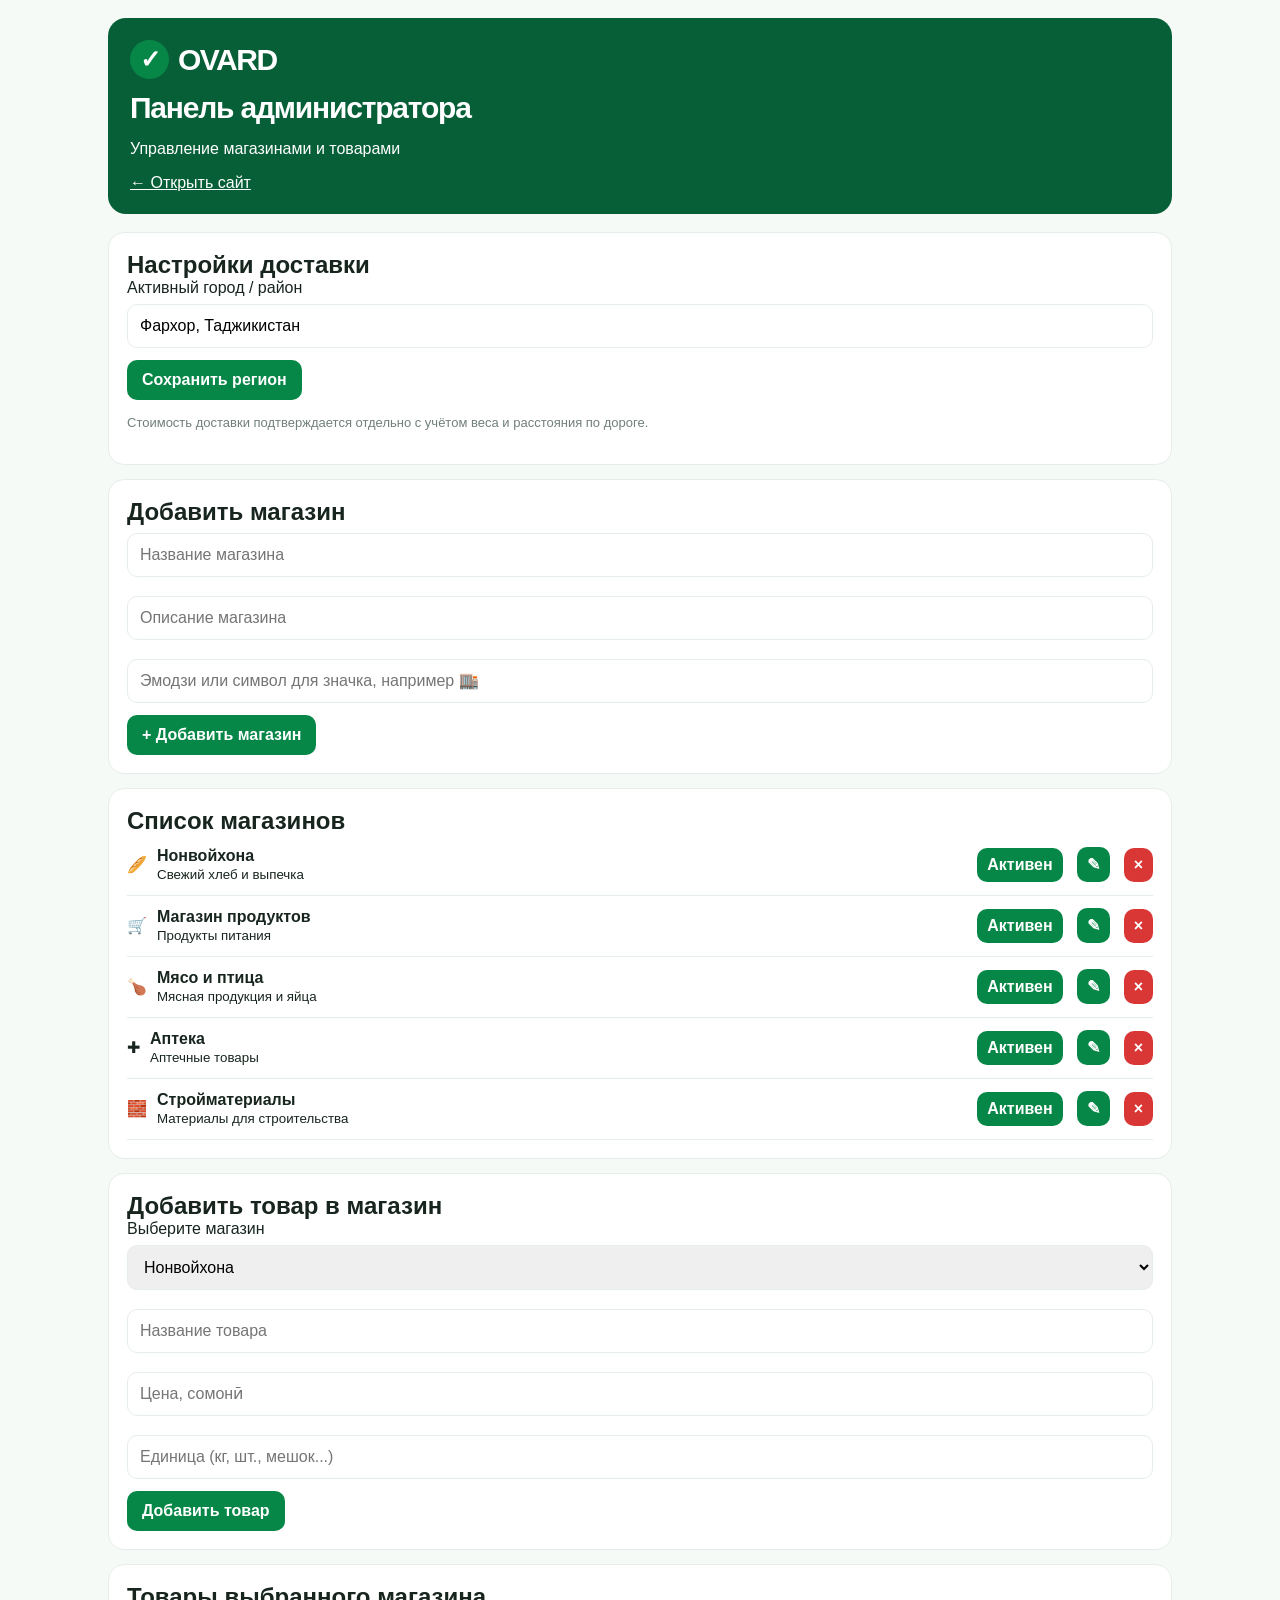
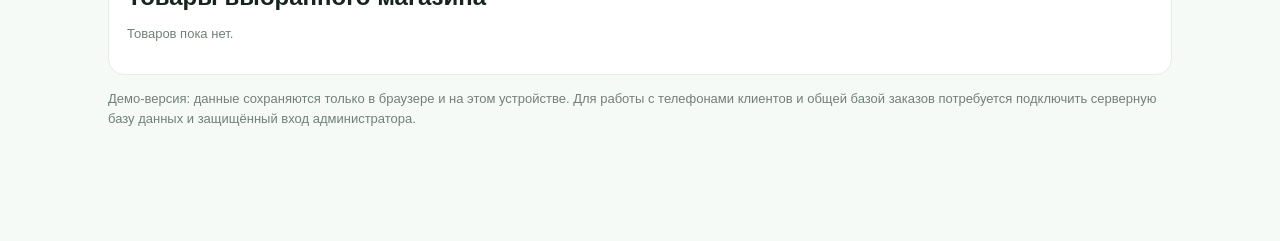
==== commit a6ad374d: "Update ovard-admin.html" ====
--- a/ovard-admin.html
+++ b/ovard-admin.html
@@ -1,379 +1,142 @@
 
-<!doctype html>
+<!DOCTYPE html>
 <html lang="ru">
 <head>
-<meta charset="utf-8">
+<meta charset="UTF-8">
 <meta name="viewport" content="width=device-width,initial-scale=1">
-<meta name="theme-color" content="#16834a">
-<title>OVARD — Админ</title>
+<title>OVARD — Администратор</title>
 <link rel="stylesheet" href="style.css">
+<style>
+.admin-head{background:#075f37;color:#fff;padding:22px;border-radius:18px;margin-bottom:18px}
+.admin-head .brand{color:white}
+.admin-box{background:white;padding:18px;border-radius:16px;border:1px solid var(--line);margin:14px 0}
+.admin-box input,.admin-box select{width:100%;padding:12px;border:1px solid var(--line);border-radius:10px;margin:7px 0 12px}
+.admin-box button{background:var(--green);color:white;border:0;padding:11px 15px;border-radius:10px;font-weight:bold}
+.admin-shop{display:flex;align-items:center;gap:10px;padding:12px 0;border-bottom:1px solid var(--line)}
+.admin-shop .grow{flex:1}
+.admin-shop button{padding:8px 10px;margin-left:4px}
+.danger{background:#d93636!important}
+</style>
 </head>
 <body>
+<main>
+  <div class="admin-head">
+    <div class="brand"><span class="logo-mark">✓</span><span>OVARD</span></div>
+    <h1 style="color:white;font-size:30px">Панель администратора</h1>
+    <p>Управление магазинами и товарами</p>
+    <a href="index.html" style="color:white">← Открыть сайт</a>
+  </div>
 
-<header class="topbar">
-  <a class="brand" href="index.html">
-    <span class="brand-mark">O</span><span>vard</span>
-  </a>
-  <a class="small" href="index.html">Открыть сайт ↗</a>
-</header>
+  <div class="admin-box">
+    <h2>Настройки доставки</h2>
+    <label>Активный город / район</label>
+    <input id="city" value="Фархор, Таджикистан">
+    <button id="saveCity">Сохранить регион</button>
+    <p class="muted">Стоимость доставки подтверждается отдельно с учётом веса и расстояния по дороге.</p>
+  </div>
 
-<main class="wrap">
+  <div class="admin-box">
+    <h2>Добавить магазин</h2>
+    <input id="shopName" placeholder="Название магазина">
+    <input id="shopDesc" placeholder="Описание магазина">
+    <input id="shopPhoto" placeholder="Эмодзи или символ для значка, например 🏬">
+    <button id="addShop">+ Добавить магазин</button>
+  </div>
 
-<section class="hero">
-  <p class="eyebrow">УПРАВЛЕНИЕ OVARD</p>
-  <h1 style="font-size:36px">Панель <span>администратора</span></h1>
-  <p class="muted">
-    Добавляйте магазины и товары. Изменения сохраняются
-    в браузере этого устройства.
-  </p>
-</section>
+  <div class="admin-box">
+    <h2>Список магазинов</h2>
+    <div id="adminShops"></div>
+  </div>
 
-<section class="section-head">
-  <div>
-    <p class="eyebrow">НАСТРОЙКИ СЕРВИСА</p>
-    <h2>Город работы</h2>
+  <div class="admin-box">
+    <h2>Добавить товар в магазин</h2>
+    <label>Выберите магазин</label>
+    <select id="productShop"></select>
+    <input id="productName" placeholder="Название товара">
+    <input id="productPrice" type="number" min="0" placeholder="Цена, сомонӣ">
+    <input id="productUnit" placeholder="Единица (кг, шт., мешок...)">
+    <button id="addProduct">Добавить товар</button>
   </div>
-</section>
 
-<div class="panel form-grid">
-  <input id="locationInput" class="full"
-    placeholder="Например: Фархор, Таджикистан">
-  <button id="saveLocation" class="primary-btn full">
-    Сохранить город
-  </button>
-</div>
-
-<section class="section-head">
-  <div>
-    <p class="eyebrow">ПАРТНЁРЫ</p>
-    <h2>Магазины</h2>
+  <div class="admin-box">
+    <h2>Товары выбранного магазина</h2>
+    <div id="adminProducts"></div>
   </div>
-  <button class="primary-btn" id="addShopBtn">+ Магазин</button>
-</section>
-
-<div id="adminShops" class="shop-list"></div>
-
-<section class="section-head space-top">
-  <div>
-    <p class="eyebrow">ЗАКАЗЫ</p>
-    <h2>Заказы на этом устройстве</h2>
-  </div>
-</section>
-
-<div id="adminOrders" class="panel"></div>
-
-<p class="small muted">
-  Важно: это демонстрационная админ-панель.
-  Она не защищена паролем и не синхронизируется между телефонами.
-  Для настоящего запуска нужны серверная база данных
-  и защищённый вход администратора.
-</p>
-
+  <p class="muted">Демо-версия: данные сохраняются только в браузере и на этом устройстве. Для работы с телефонами клиентов и общей базой заказов потребуется подключить серверную базу данных и защищённый вход администратора.</p>
 </main>
-
-<div class="modal-backdrop" id="adminModalBackdrop">
-  <section class="modal">
-    <button class="modal-close icon-btn" id="adminModalClose">✕</button>
-    <div id="adminModalContent"></div>
-  </section>
-</div>
-
 <script>
-const $ = id => document.getElementById(id);
-
-const read = (k,d) => {
-  try { return JSON.parse(localStorage.getItem(k)) ?? d; }
-  catch { return d; }
+const KEY="ovard_v2";
+const defaults={
+ location:"Фархор, Таджикистан",
+ shops:[
+ {id:1,name:"Нонвойхона",desc:"Свежий хлеб и выпечка",photo:"🥖",active:true,products:[]},
+ {id:2,name:"Магазин продуктов",desc:"Продукты питания",photo:"🛒",active:true,products:[]},
+ {id:3,name:"Мясо и птица",desc:"Мясная продукция и яйца",photo:"🍗",active:true,products:[]},
+ {id:4,name:"Аптека",desc:"Аптечные товары",photo:"✚",active:true,products:[]},
+ {id:5,name:"Стройматериалы",desc:"Материалы для строительства",photo:"🧱",active:true,products:[]}
+ ],cart:[],font:"normal",dark:false,language:"ru"
 };
-
-const save = (k,v) =>
-  localStorage.setItem(k,JSON.stringify(v));
-
-let shops = read("ovard_shops",[]);
-
-const esc = s =>
-  String(s ?? "").replace(/[&<>"']/g,c => ({
-    "&":"&amp;",
-    "<":"&lt;",
-    ">":"&gt;",
-    '"':"&quot;",
-    "'":"&#39;"
-  }[c]));
-
-function render() {
-  $("adminShops").innerHTML = shops.map(s => `
-    <div class="shop-card">
-      <span class="shop-thumb">${esc(s.emoji || "🏪")}</span>
-
-      <span class="shop-info" style="flex:1">
-        <strong>${esc(s.name)}</strong>
-        <small>
-          ${(s.products || []).length} товаров ·
-          ${s.active === false ? "Скрыт" : "Активен"}
-        </small>
-      </span>
-
-      <button class="icon-btn" data-edit="${esc(s.id)}">✎</button>
-      <button class="icon-btn" data-products="${esc(s.id)}">＋</button>
-      <button class="icon-btn" data-delete="${esc(s.id)}">×</button>
-    </div>
-  `).join("") ||
-  '<div class="empty">Магазинов пока нет. Добавьте первый магазин.</div>';
-
-  const orders = read("ovard_orders", []);
-
-  $("adminOrders").innerHTML = orders.length
-    ? orders.slice().reverse().map(o => `
-      <div class="cart-row">
-        <span>
-          <strong>Заказ №${o.id}</strong><br>
-          <small class="muted">
-            ${new Date(o.createdAt).toLocaleString("ru-RU")}
-          </small>
-        </span>
-        <button class="small" data-order="${o.id}">Показать</button>
-      </div>
-    `).join("")
-    : '<p class="muted">Заказов пока нет на этом устройстве.</p>';
+let data=JSON.parse(localStorage.getItem(KEY)||"null")||defaults;
+function save(){localStorage.setItem(KEY,JSON.stringify(data));}
+function render(){
+ document.getElementById("city").value=data.location;
+ const list=document.getElementById("adminShops");list.innerHTML="";
+ const select=document.getElementById("productShop");select.innerHTML="";
+ data.shops.forEach(s=>{
+  const opt=document.createElement("option");opt.value=s.id;opt.textContent=s.name;select.appendChild(opt);
+  const row=document.createElement("div");row.className="admin-shop";
+  row.innerHTML=`<span>${s.photo||"🏬"}</span><div class="grow"><b>${s.name}</b><br><small>${s.desc||""}</small></div><button data-toggle="${s.id}">${s.active?"Активен":"Скрыт"}</button><button data-edit="${s.id}">✎</button><button class="danger" data-delete="${s.id}">×</button>`;
+  list.appendChild(row);
+ });
+ renderProducts();
 }
-
-function showModal(html) {
-  $("adminModalContent").innerHTML = html;
-  $("adminModalBackdrop").classList.add("show");
+function renderProducts(){
+ const id=Number(document.getElementById("productShop").value);
+ const shop=data.shops.find(s=>s.id===id);const box=document.getElementById("adminProducts");box.innerHTML="";
+ if(!shop){box.textContent="Сначала добавьте магазин.";return;}
+ shop.products.forEach((p,i)=>{
+  const row=document.createElement("div");row.className="admin-shop";
+  row.innerHTML=`<div class="grow"><b>${p.name}</b><br><small>${p.price} сомонӣ / ${p.unit}</small></div><button class="danger" data-product-delete="${i}">Удалить</button>`;
+  box.appendChild(row);
+ });
+ if(!shop.products.length)box.innerHTML="<p class='muted'>Товаров пока нет.</p>";
 }
-
-function closeModal() {
-  $("adminModalBackdrop").classList.remove("show");
-}
-
-function shopForm(s = {}) {
-  showModal(`
-    <h2>${s.id ? "Изменить магазин" : "Новый магазин"}</h2>
-
-    <div class="form-grid">
-      <input id="sName" class="full"
-        placeholder="Название магазина"
-        value="${esc(s.name || "")}">
-
-      <input id="sCategory" placeholder="Категория"
-        value="${esc(s.category || "")}">
-
-      <input id="sAddress" placeholder="Адрес"
-        value="${esc(s.address || "")}">
-
-      <input id="sPhone" placeholder="Телефон магазина"
-        value="${esc(s.phone || "")}">
-
-      <input id="sEmoji" placeholder="Значок, например 🛒"
-        value="${esc(s.emoji || "🏪")}">
-
-      <input id="sImage" class="full"
-        placeholder="Ссылка на фото (необязательно)"
-        value="${esc(s.image || "")}">
-
-      <label class="full">
-        <input id="sActive" type="checkbox"
-          ${s.active === false ? "" : "checked"}>
-        Показывать на сайте
-      </label>
-
-      <button class="primary-btn full" id="saveShop">
-        Сохранить магазин
-      </button>
-    </div>
-  `);
-
-  $("saveShop").onclick = () => {
-    const name = $("sName").value.trim();
-
-    if (!name) {
-      alert("Введите название магазина");
-      return;
-    }
-
-    const data = {
-      id:s.id || ("shop" + Date.now()),
-      name,
-      category:$("sCategory").value,
-      address:$("sAddress").value,
-      phone:$("sPhone").value,
-      emoji:$("sEmoji").value || "🏪",
-      image:$("sImage").value,
-      active:$("sActive").checked,
-      products:s.products || []
-    };
-
-    if (s.id) {
-      shops = shops.map(x => x.id === s.id ? data : x);
-    } else {
-      shops.push(data);
-    }
-
-    save("ovard_shops",shops);
-    closeModal();
-    render();
-  };
-}
-
-function productForm(shop) {
-  showModal(`
-    <h2>Товар: ${esc(shop.name)}</h2>
-
-    <div class="form-grid">
-      <input id="pName" class="full" placeholder="Название товара">
-
-      <input id="pPrice" type="number" min="0"
-        step="0.01" placeholder="Цена, сомонӣ">
-
-      <input id="pUnit"
-        placeholder="Единица: кг, шт., мешок…">
-
-      <input id="pEmoji"
-        placeholder="Значок, например 🍞" value="🛍️">
-
-      <input id="pImage" class="full"
-        placeholder="Ссылка на фото (необязательно)">
-
-      <label class="full">
-        <input id="pAvailable" type="checkbox" checked>
-        В наличии
-      </label>
-
-      <label class="full">
-        <input id="pFeatured" type="checkbox" checked>
-        Показывать в подборке OVARD
-      </label>
-
-      <button id="saveProduct" class="primary-btn full">
-        Добавить товар
-      </button>
-    </div>
-
-    <hr>
-    <div id="productList"></div>
-  `);
-
-  const list = () => {
-    $("productList").innerHTML = (shop.products || [])
-      .map(p => `
-        <div class="cart-row">
-          <span>
-            ${esc(p.name)} — ${p.price} сомонӣ / ${esc(p.unit)}
-          </span>
-          <button data-delprod="${esc(p.id)}">Удалить</button>
-        </div>
-      `).join("") ||
-      '<p class="muted">Товаров пока нет.</p>';
-  };
-
-  list();
-
-  $("saveProduct").onclick = () => {
-    const name = $("pName").value.trim();
-
-    if (!name) {
-      alert("Введите название товара");
-      return;
-    }
-
-    shop.products = shop.products || [];
-
-    shop.products.push({
-      id:"p" + Date.now(),
-      name,
-      price:Number($("pPrice").value) || 0,
-      unit:$("pUnit").value.trim() || "шт.",
-      emoji:$("pEmoji").value,
-      image:$("pImage").value,
-      available:$("pAvailable").checked,
-      featured:$("pFeatured").checked
-    });
-
-    save("ovard_shops",shops);
-
-    $("pName").value = "";
-    $("pPrice").value = "";
-    $("pUnit").value = "";
-
-    list();
-    render();
-  };
-
-  $("productList").addEventListener("click",e => {
-    const b = e.target.closest("[data-delprod]");
-    if (!b) return;
-
-    shop.products = shop.products.filter(
-      p => p.id !== b.dataset.delprod
-    );
-
-    save("ovard_shops",shops);
-    list();
-    render();
-  });
-}
-
-$("addShopBtn").onclick = () => shopForm();
-
-$("adminShops").addEventListener("click",e => {
-  const edit = e.target.closest("[data-edit]");
-  const prod = e.target.closest("[data-products]");
-  const del = e.target.closest("[data-delete]");
-
-  if (edit) {
-    const s = shops.find(x => x.id === edit.dataset.edit);
-    if (s) shopForm(s);
-  }
-
-  if (prod) {
-    const s = shops.find(x => x.id === prod.dataset.products);
-    if (s) productForm(s);
-  }
-
-  if (del && confirm("Удалить этот магазин и его товары?")) {
-    shops = shops.filter(x => x.id !== del.dataset.delete);
-    save("ovard_shops",shops);
-    render();
-  }
-});
-
-$("adminModalClose").onclick = closeModal;
-
-$("adminModalBackdrop").addEventListener("click",e => {
-  if (e.target === $("adminModalBackdrop")) closeModal();
-});
-
-$("saveLocation").onclick = () => {
-  const v = $("locationInput").value.trim();
-
-  if (!v) {
-    alert("Введите город");
-    return;
-  }
-
-  localStorage.setItem("ovard_location",v);
-  alert("Город сохранён на этом устройстве.");
+document.getElementById("saveCity").onclick=()=>{data.location=document.getElementById("city").value.trim()||"Фархор, Таджикистан";save();alert("Регион сохранён");};
+document.getElementById("addShop").onclick=()=>{
+ const name=document.getElementById("shopName").value.trim();
+ if(!name){alert("Введите название магазина");return;}
+ data.shops.push({id:Date.now(),name,desc:document.getElementById("shopDesc").value.trim(),photo:document.getElementById("shopPhoto").value.trim()||"🏬",active:true,products:[]});
+ document.getElementById("shopName").value="";document.getElementById("shopDesc").value="";document.getElementById("shopPhoto").value="";
+ save();render();
 };
-
-$("locationInput").value =
-  localStorage.getItem("ovard_location") ||
-  "Фархор, Таджикистан";
-
-$("adminOrders").addEventListener("click",e => {
-  const b = e.target.closest("[data-order]");
-  if (!b) return;
-
-  const o = read("ovard_orders",[])
-    .find(x => String(x.id) === b.dataset.order);
-
-  if (o) {
-    showModal(`
-      <h2>Заказ №${o.id}</h2>
-      <pre style="white-space:pre-wrap;font:inherit">${esc(o.message)}</pre>
-    `);
-  }
-});
-
+document.getElementById("productShop").onchange=renderProducts;
+document.getElementById("addProduct").onclick=()=>{
+ const shop=data.shops.find(s=>s.id===Number(document.getElementById("productShop").value));
+ const name=document.getElementById("productName").value.trim();
+ const price=Number(document.getElementById("productPrice").value);
+ if(!shop||!name||price<0||!document.getElementById("productPrice").value){alert("Заполните название и цену");return;}
+ shop.products.push({name,price,unit:document.getElementById("productUnit").value.trim()||"шт."});
+ document.getElementById("productName").value="";document.getElementById("productPrice").value="";document.getElementById("productUnit").value="";
+ save();renderProducts();
+};
+document.getElementById("adminShops").onclick=e=>{
+ const b=e.target.closest("button");if(!b)return;
+ const id=Number(b.dataset.toggle||b.dataset.edit||b.dataset.delete);
+ const shop=data.shops.find(s=>s.id===id);if(!shop)return;
+ if(b.dataset.toggle){shop.active=!shop.active;}
+ if(b.dataset.edit){
+  const n=prompt("Название магазина",shop.name);if(n===null)return;
+  const d=prompt("Описание",shop.desc);if(d===null)return;
+  shop.name=n.trim()||shop.name;shop.desc=d;
+ }
+ if(b.dataset.delete){if(!confirm("Удалить магазин и его товары?"))return;data.shops=data.shops.filter(s=>s.id!==id);}
+ save();render();
+};
+document.getElementById("adminProducts").onclick=e=>{
+ const b=e.target.closest("[data-product-delete]");if(!b)return;
+ const shop=data.shops.find(s=>s.id===Number(document.getElementById("productShop").value));
+ if(shop){shop.products.splice(Number(b.dataset.productDelete),1);save();renderProducts();}
+};
 render();
 </script>
 </body>
--- a/style.css
+++ b/style.css
@@ -1,98 +1,104 @@
 
-:root{
---green:#16834a;--green-dark:#10683a;--ink:#17231c;
---muted:#718078;--bg:#f5f8f5;--card:#fff;
---line:#e4ebe5;--soft:#eaf5ed;--shadow:0 8px 28px rgba(18,55,32,.07)
+:root {
+  --green:#078747; --deep:#056638; --pale:#e9f8f0;
+  --ink:#17251e; --muted:#718078; --white:#fff;
+  --line:#e5eee9; --bg:#f6faf7;
 }
 *{box-sizing:border-box}
 html{scroll-behavior:smooth}
-body{margin:0;background:var(--bg);color:var(--ink);font-family:Arial,Helvetica,sans-serif;font-size:16px;line-height:1.45;padding-bottom:90px}
-button,input,textarea,select{font:inherit}
+body{margin:0;background:var(--bg);color:var(--ink);font-family:Arial,sans-serif;font-size:16px;padding-bottom:82px}
+button,input,select{font:inherit}
 button{cursor:pointer}
-.topbar{height:68px;padding:0 max(18px,calc((100% - 1050px)/2));display:flex;align-items:center;justify-content:space-between;background:var(--card);border-bottom:1px solid var(--line);position:sticky;top:0;z-index:5}
-.brand{display:flex;align-items:center;gap:7px;text-decoration:none;color:var(--ink);font-size:25px;font-weight:800;letter-spacing:-1px}
-.brand-mark{width:34px;height:34px;border-radius:11px;background:var(--green);color:white;display:grid;place-items:center;font-weight:800}
-.icon-btn{border:1px solid var(--line);background:var(--card);border-radius:12px;min-width:42px;min-height:42px;color:var(--ink);font-size:19px}
-.wrap{max-width:1050px;margin:auto;padding:20px 18px}
-.hero{background:var(--card);border:1px solid var(--line);border-radius:24px;padding:28px 24px;box-shadow:var(--shadow);position:relative;overflow:hidden}
-.hero:after{content:"";position:absolute;width:180px;height:180px;border-radius:50%;background:var(--soft);right:-55px;top:-55px}
-.eyebrow{font-size:11px;letter-spacing:1.6px;color:var(--green);font-weight:800;margin:0 0 8px}
-.hero h1{font-size:clamp(32px,6vw,54px);line-height:1.04;letter-spacing:-1.8px;margin:0 0 12px;position:relative;z-index:1}
-.hero h1 span{color:var(--green)}
-.muted{color:var(--muted)}
-.hero .muted{max-width:500px;margin:0 0 18px}
-.location-line{display:inline-flex;gap:8px;background:var(--soft);padding:9px 13px;border-radius:30px;font-size:14px;font-weight:700}
-.search-row{display:flex;gap:9px;margin:18px 0 28px}
-.search-row input{flex:1}
-.search-row input,.form-grid input,.form-grid textarea,.drawer select{width:100%;border:1px solid var(--line);background:var(--card);border-radius:12px;padding:13px 14px;color:var(--ink);outline:none}
-.search-row input:focus,.form-grid input:focus,.form-grid textarea:focus{border-color:var(--green)}
-.primary-btn,.whatsapp-btn{border:0;border-radius:12px;padding:13px 17px;font-weight:800}
-.primary-btn{background:var(--green);color:white}
-.primary-btn:hover{background:var(--green-dark)}
-.whatsapp-btn{background:#e6f7eb;color:#08783c}
-.section-head{display:flex;align-items:end;justify-content:space-between;margin:24px 0 13px}
-.section-head h2{font-size:24px;letter-spacing:-.5px;margin:0}
-.count{background:var(--soft);color:var(--green);padding:5px 10px;border-radius:30px;font-weight:800}
-.shop-list{display:grid;grid-template-columns:repeat(2,minmax(0,1fr));gap:10px}
-.shop-card{display:flex;align-items:center;gap:13px;text-align:left;background:var(--card);border:1px solid var(--line);border-radius:16px;padding:12px;color:var(--ink);min-width:0}
-.shop-card:hover,.product-card:hover{border-color:#a8d5b6;transform:translateY(-1px)}
-.shop-thumb{width:54px;height:54px;flex:none;border-radius:14px;background:var(--soft);display:grid;place-items:center;font-size:24px;overflow:hidden}
-.shop-thumb img,.product-photo img{width:100%;height:100%;object-fit:cover}
-.shop-info{min-width:0}
-.shop-info strong{display:block;white-space:nowrap;overflow:hidden;text-overflow:ellipsis}
-.shop-info small{display:block;color:var(--muted);margin-top:3px}
-.product-grid{display:grid;grid-template-columns:repeat(3,minmax(0,1fr));gap:12px}
-.product-card{background:var(--card);border:1px solid var(--line);border-radius:16px;padding:10px;min-width:0}
-.product-photo{height:125px;background:var(--soft);border-radius:12px;display:grid;place-items:center;font-size:35px;overflow:hidden}
-.product-card strong{display:block;margin:9px 0 3px}
-.product-card small{color:var(--muted)}
-.price{font-weight:800;color:var(--green);margin:7px 0}
-.add-btn{width:100%;padding:10px;border:0;border-radius:10px;background:var(--soft);color:var(--green-dark);font-weight:800}
-.space-top{margin-top:32px}
-.panel{background:var(--card);border:1px solid var(--line);border-radius:18px;padding:16px;box-shadow:var(--shadow)}
-.cart-row{display:flex;justify-content:space-between;gap:10px;padding:9px 0;border-bottom:1px solid var(--line)}
-.cart-row:last-child{border:0}
-.cart-row button{border:0;background:none;color:#c04444;font-size:18px}
-.cart-total{display:flex;justify-content:space-between;padding:14px 0;font-size:17px}
-.form-grid{display:grid;grid-template-columns:1fr 1fr;gap:9px}
-.full{grid-column:1/-1}
-.small{font-size:12px}
-.action-row{display:flex;gap:9px}
-.grow{flex:1}
-.bottom-nav{position:fixed;bottom:0;left:0;right:0;height:68px;background:var(--card);border-top:1px solid var(--line);display:flex;justify-content:center;gap:min(9vw,75px);z-index:6}
-.bottom-nav a,.bottom-nav button{color:var(--muted);text-decoration:none;border:0;background:none;display:flex;flex-direction:column;align-items:center;justify-content:center;font-size:21px;min-width:48px}
-.bottom-nav small{font-size:10px}
-.bottom-nav .active{color:var(--green);font-weight:800}
-.drawer-backdrop,.modal-backdrop{display:none;position:fixed;inset:0;background:#0c1b1280;z-index:10}
-.drawer-backdrop.show,.modal-backdrop.show{display:block}
-.drawer{position:fixed;right:0;top:0;bottom:0;width:min(360px,88vw);background:var(--card);z-index:11;padding:22px;transform:translateX(105%);transition:.2s;display:flex;flex-direction:column;gap:17px}
-.drawer.open{transform:translateX(0)}
-.drawer-head{display:flex;justify-content:space-between;align-items:center}
-.drawer h2{margin:0}
-.drawer label{display:grid;gap:7px;font-weight:700;font-size:14px}
-.whatsapp-link{background:#e6f7eb;color:#08783c;padding:12px;text-align:center;text-decoration:none;border-radius:12px;font-weight:800}
-.modal-backdrop{z-index:12;align-items:center;justify-content:center;padding:16px}
-.modal-backdrop.show{display:flex}
-.modal{position:relative;background:var(--card);border-radius:20px;padding:24px;width:min(520px,100%);max-height:85vh;overflow:auto}
-.modal-close{position:absolute;right:14px;top:14px}
-.modal h2{padding-right:40px}
-.modal-product{display:flex;gap:12px;padding:10px 0;border-bottom:1px solid var(--line)}
-.modal-product img{width:65px;height:65px;object-fit:cover;border-radius:12px}
-.toast{position:fixed;bottom:82px;left:50%;transform:translate(-50%,20px);opacity:0;background:#17231c;color:white;padding:11px 16px;border-radius:30px;z-index:20;transition:.2s;pointer-events:none}
-.toast.show{opacity:1;transform:translate(-50%,0)}
-.empty{padding:16px;text-align:center;color:var(--muted)}
-body.dark{--ink:#edf5ef;--muted:#a4b4a9;--bg:#101a14;--card:#19251d;--line:#2a3b30;--soft:#233d2c;--shadow:none}
-body.large{font-size:18px}
-body.xlarge{font-size:20px}
-@media(max-width:620px){
-.wrap{padding:14px}
-.hero{padding:23px 18px}
-.shop-list{grid-template-columns:1fr}
-.product-grid{grid-template-columns:repeat(2,minmax(0,1fr))}
-.product-photo{height:115px}
-.search-row .primary-btn{padding:12px}
-.form-grid{grid-template-columns:1fr}
-.full{grid-column:auto}
-.action-row{flex-direction:column}
-.section-head h2{font-size:22px}
+.topbar{height:76px;background:#fff;display:flex;align-items:center;justify-content:space-between;padding:0 5%;gap:12px;position:sticky;top:0;z-index:5;border-bottom:1px solid var(--line)}
+.brand{display:flex;align-items:center;gap:9px;text-decoration:none;color:var(--green);font-size:30px;font-weight:900;letter-spacing:-1.5px}
+.logo-mark{width:39px;height:39px;border-radius:50%;background:var(--green);display:grid;place-items:center;color:#fff;font-size:25px;line-height:1}
+.logo-mark span{transform:translateY(-1px)}
+.location{border:0;background:var(--pale);color:var(--deep);border-radius:22px;padding:11px 15px;font-weight:700}
+.menu-btn{border:0;background:#f1f6f3;border-radius:12px;width:43px;height:43px;font-size:23px;color:var(--ink)}
+main{max-width:1100px;margin:auto;padding:18px}
+.hero{min-height:300px;border-radius:25px;background:linear-gradient(110deg,#e7f8ef,#bfead2 65%,#e6f8ef);display:flex;overflow:hidden;position:relative;padding:36px;align-items:center}
+.hero-copy{max-width:64%;position:relative;z-index:2}
+.eyebrow,.promo-label{font-size:11px;letter-spacing:1.6px;font-weight:800;color:var(--green)}
+h1{font-size:clamp(28px,5vw,48px);line-height:1.1;margin:12px 0;color:#104b30;letter-spacing:-1.2px}
+.hero-sub{font-size:17px;line-height:1.5;color:#375a48;max-width:440px}
+.hero-btn,.search-wrap button,.wide-btn{background:var(--green);color:#fff;border:0;border-radius:14px;padding:14px 20px;font-weight:800}
+.hero-btn span{padding-left:14px}
+.hero-art{position:absolute;right:5%;bottom:0;width:34%;height:90%;display:flex;align-items:center;justify-content:center}
+.art-circle{position:absolute;width:230px;height:230px;border-radius:50%;background:#a1dfbb}
+.art-box{position:relative;background:linear-gradient(145deg,#fff,#d7f1e2);border:2px solid #fff;box-shadow:0 15px 35px #286b4730;border-radius:20px;width:145px;height:125px;display:grid;place-items:center;font-size:65px;color:var(--green);font-weight:900;transform:rotate(-7deg)}
+.art-leaf{position:absolute;right:3%;top:12%;font-size:52px;color:#fff}
+.search-wrap{display:flex;align-items:center;gap:12px;background:#fff;border:1px solid var(--line);border-radius:17px;padding:8px 9px 8px 17px;margin:18px 0 26px;box-shadow:0 5px 15px #163d2410}
+.search-wrap>span{font-size:28px;color:var(--green)}
+.search-wrap input{border:0;outline:0;flex:1;min-width:0;padding:10px}
+.search-wrap button{padding:12px 24px}
+.section{margin:26px 0}
+.section-head{display:flex;align-items:center;justify-content:space-between;gap:12px;margin-bottom:15px}
+h2{font-size:24px;margin:0}
+.text-btn{border:0;background:transparent;color:var(--green);font-weight:800}
+.shop-grid{display:grid;grid-template-columns:repeat(5,minmax(0,1fr));gap:13px}
+.shop-card{background:#fff;border:1px solid var(--line);border-radius:17px;overflow:hidden;text-align:left;padding:0;box-shadow:0 4px 12px #153e2410;color:var(--ink)}
+.shop-photo{height:105px;display:grid;place-items:center;background:linear-gradient(145deg,#e2f5e9,#f7fcf8);font-size:48px}
+.shop-info{padding:12px}
+.shop-info strong{display:block;font-size:15px}
+.shop-info small{color:var(--muted);display:block;margin-top:5px}
+.promo{display:flex;justify-content:space-between;align-items:center;background:#087d45;color:#fff;border-radius:22px;padding:24px 30px;margin:30px 0}
+.promo h2{font-size:25px;margin:8px 0}
+.promo p{max-width:500px;color:#e0f6e9;line-height:1.5}
+.promo-label{color:#b9f0ce}
+.promo-icon{font-size:50px;font-weight:900;border:2px solid #ffffff70;border-radius:50%;width:90px;height:90px;display:grid;place-items:center}
+.product-grid{display:grid;grid-template-columns:repeat(2,1fr);gap:12px}
+.product-card{background:#fff;border:1px solid var(--line);padding:16px;border-radius:16px}
+.product-card button{background:var(--green);color:#fff;border:0;border-radius:10px;padding:10px;width:100%;margin-top:10px}
+.bottom-nav{position:fixed;bottom:0;left:0;right:0;height:72px;background:#fff;border-top:1px solid var(--line);display:flex;justify-content:space-around;z-index:6}
+.nav-item{border:0;background:transparent;color:#66756c;display:flex;flex-direction:column;align-items:center;justify-content:center;gap:2px;font-size:12px;position:relative}
+.nav-item span{font-size:23px}
+.nav-item.active{color:var(--green);font-weight:800}
+.nav-item b{position:absolute;top:4px;right:2px;background:#e23c3c;color:white;border-radius:20px;padding:1px 5px;font-size:10px}
+.drawer,.modal{position:fixed;inset:0;background:#0b241a80;z-index:10;display:flex;justify-content:flex-end}
+.drawer-panel{background:#fff;width:min(420px,90%);height:100%;padding:24px;overflow:auto}
+.close-btn{border:0;background:#edf5ef;border-radius:50%;width:36px;height:36px;font-size:23px}
+.drawer label{display:block;font-weight:800;margin:24px 0 10px}
+.font-options{display:grid;grid-template-columns:1fr;gap:8px}
+.font-options button,.drawer select,.wide-btn{width:100%;padding:13px;border-radius:11px;border:1px solid var(--line);background:#f5faf7;text-align:left}
+.wide-btn{background:var(--green);color:white;text-align:center}
+.drawer select{background:white}
+.modal{justify-content:center;align-items:center;padding:16px}
+.modal-card{background:#fff;border-radius:22px;width:min(520px,100%);max-height:90vh;overflow:auto;padding:22px}
+.modal-card .section-head{margin-bottom:20px}
+.modal input,.modal select{width:100%;padding:13px;border:1px solid var(--line);border-radius:10px;margin:7px 0 13px}
+.modal label{font-weight:700}
+.modal .wide-btn{margin-top:12px}
+.cart-line{display:flex;justify-content:space-between;border-bottom:1px solid var(--line);padding:12px 0}
+.toast{position:fixed;bottom:90px;left:50%;transform:translateX(-50%);background:#183d2a;color:white;padding:12px 18px;border-radius:12px;z-index:20}
+.hidden{display:none!important}
+.muted{color:var(--muted);font-size:13px;line-height:1.5}
+body.font-large{font-size:19px}
+body.font-large h1{font-size:clamp(32px,5.5vw,53px)}
+body.font-large h2{font-size:28px}
+body.font-large .shop-info strong{font-size:18px}
+body.font-xlarge{font-size:22px}
+body.font-xlarge h1{font-size:clamp(35px,6vw,58px)}
+body.font-xlarge h2{font-size:31px}
+body.font-xlarge .shop-info strong{font-size:20px}
+body.dark{--ink:#edf7f0;--muted:#b4c6ba;--bg:#102219;--white:#172e21;--line:#294936}
+body.dark .topbar,body.dark .bottom-nav,body.dark .shop-card,body.dark .search-wrap,body.dark .product-card,body.dark .modal-card,body.dark .drawer-panel{background:#172e21;color:#edf7f0}
+body.dark .drawer-panel button,body.dark .drawer select{color:#172e21}
+@media(max-width:650px){
+ main{padding:12px}
+ .topbar{height:65px;padding:0 12px}
+ .brand{font-size:25px}
+ .logo-mark{width:34px;height:34px}
+ .location{font-size:11px;padding:10px}
+ .hero{min-height:260px;padding:22px 18px}
+ .hero-copy{max-width:75%}
+ .hero-art{right:-8%;width:38%;opacity:.8}
+ .art-circle{width:155px;height:155px}
+ .art-box{width:95px;height:85px;font-size:42px}
+ .hero-sub{font-size:14px}
+ .hero-btn{font-size:13px;padding:12px}
+ .shop-grid{grid-template-columns:repeat(2,minmax(0,1fr))}
+ .shop-photo{height:90px}
+ .promo{padding:20px}
+ .promo-icon{width:65px;height:65px;font-size:35px}
+ .search-wrap button{padding:12px}
 }
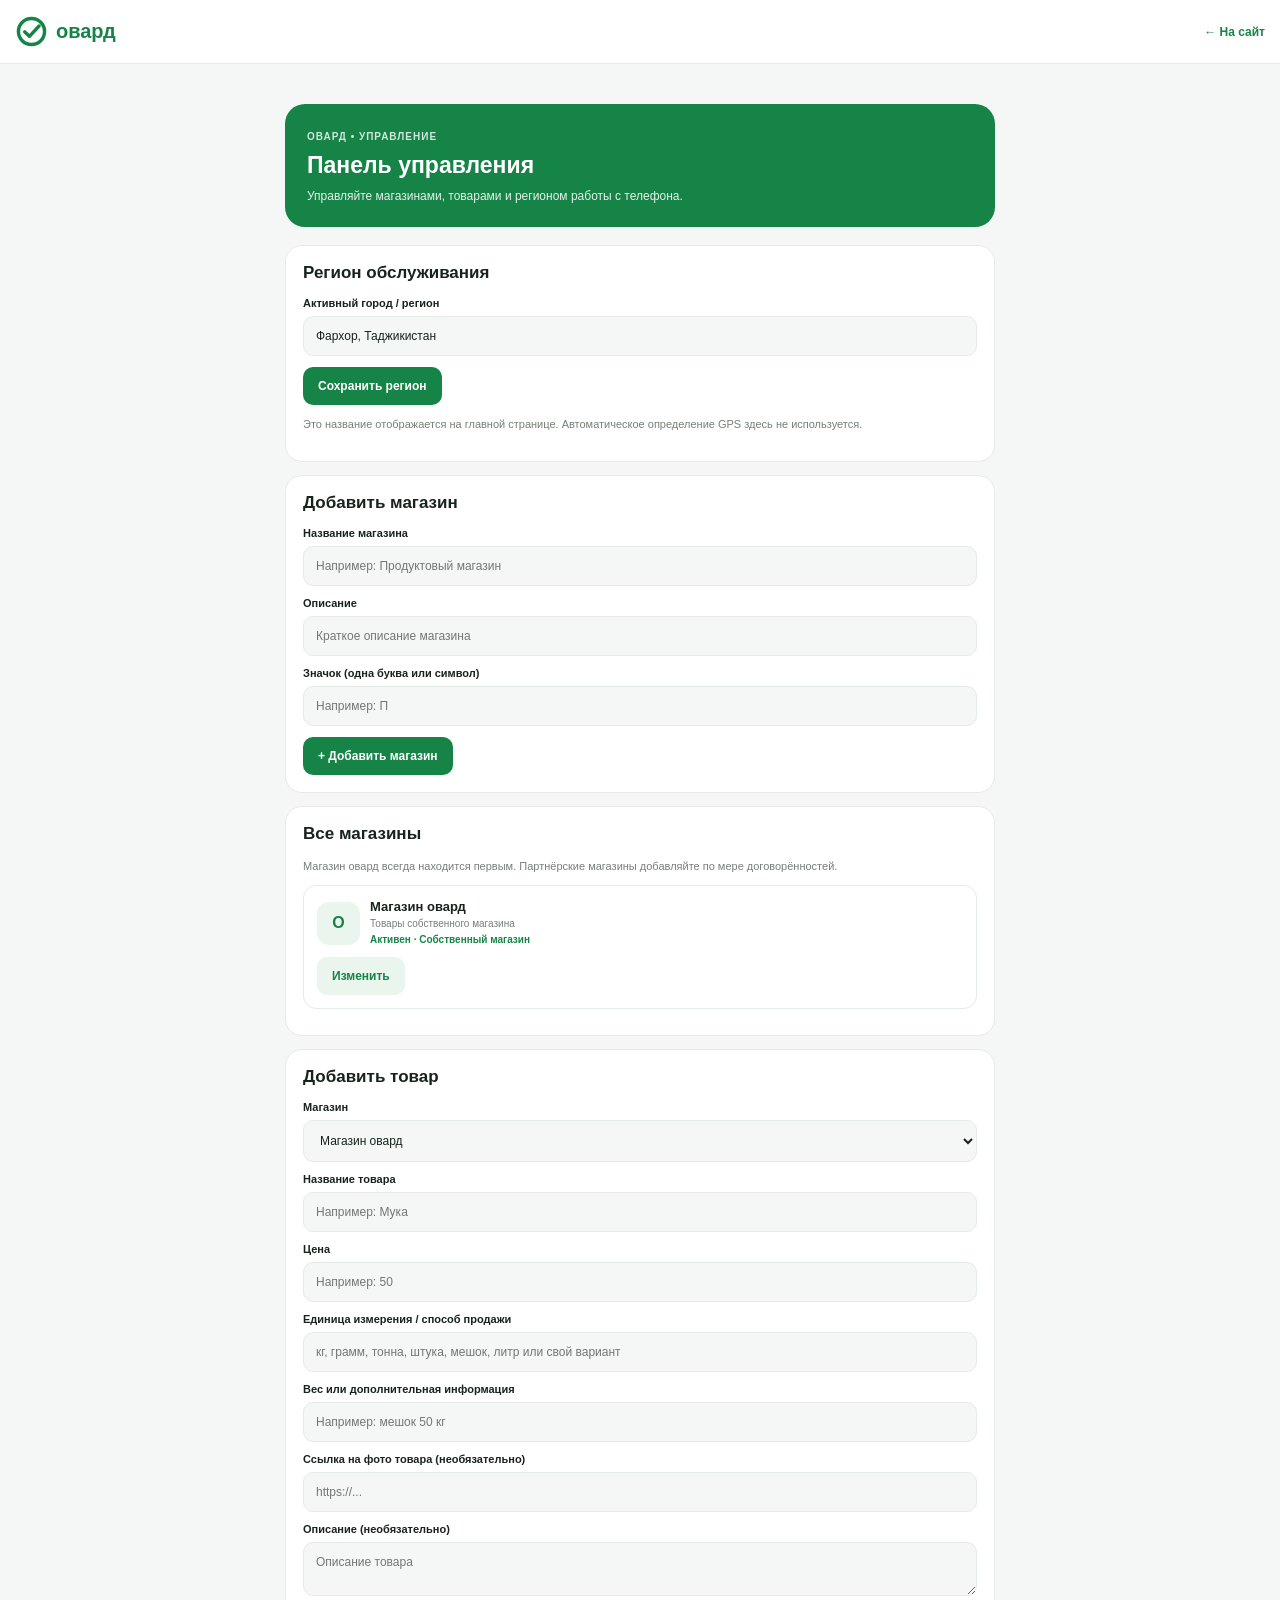
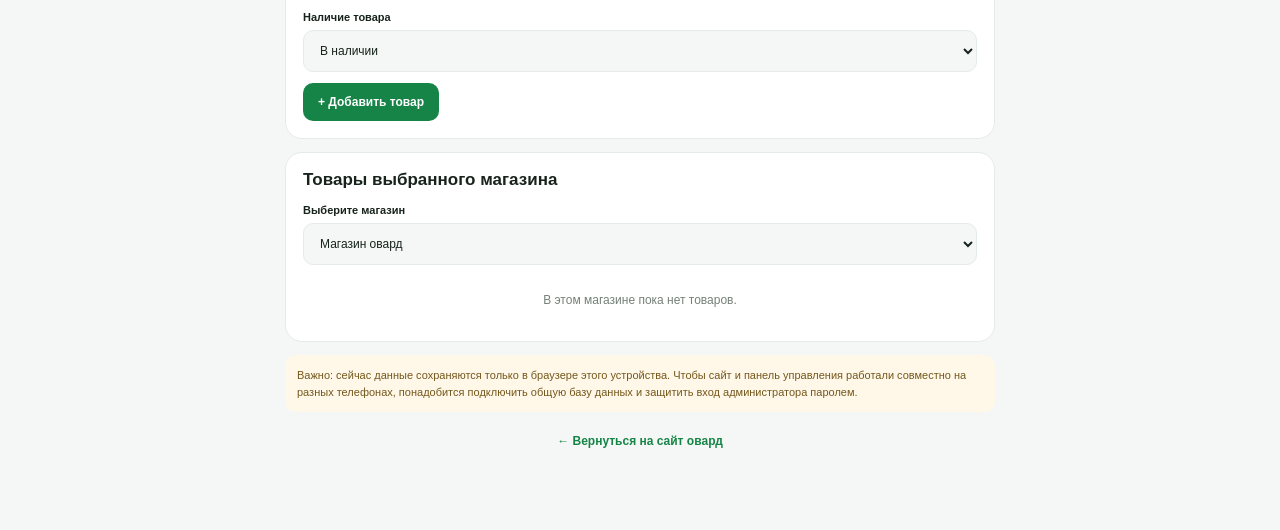
==== commit 06b63ec3: "Update ovard-admin.html" ====
--- a/ovard-admin.html
+++ b/ovard-admin.html
@@ -1,143 +1,521 @@
-
 <!DOCTYPE html>
 <html lang="ru">
 <head>
-<meta charset="UTF-8">
-<meta name="viewport" content="width=device-width,initial-scale=1">
-<title>OVARD — Администратор</title>
-<link rel="stylesheet" href="style.css">
-<style>
-.admin-head{background:#075f37;color:#fff;padding:22px;border-radius:18px;margin-bottom:18px}
-.admin-head .brand{color:white}
-.admin-box{background:white;padding:18px;border-radius:16px;border:1px solid var(--line);margin:14px 0}
-.admin-box input,.admin-box select{width:100%;padding:12px;border:1px solid var(--line);border-radius:10px;margin:7px 0 12px}
-.admin-box button{background:var(--green);color:white;border:0;padding:11px 15px;border-radius:10px;font-weight:bold}
-.admin-shop{display:flex;align-items:center;gap:10px;padding:12px 0;border-bottom:1px solid var(--line)}
-.admin-shop .grow{flex:1}
-.admin-shop button{padding:8px 10px;margin-left:4px}
-.danger{background:#d93636!important}
-</style>
+  <meta charset="UTF-8">
+  <meta name="viewport" content="width=device-width, initial-scale=1">
+  <meta name="theme-color" content="#168447">
+  <title>Панель управления — овaрд</title>
+  <style>
+    :root{
+      --green:#168447;--dark:#106b38;--bg:#f4f7f5;
+      --card:#fff;--text:#17231c;--muted:#758078;--line:#e5ece7;
+    }
+    *{box-sizing:border-box}
+    body{
+      margin:0;background:var(--bg);color:var(--text);
+      font-family:Arial,Helvetica,sans-serif;padding-bottom:35px;
+    }
+    button,input,textarea,select{font:inherit}
+    button{cursor:pointer}
+    .top{
+      background:var(--card);border-bottom:1px solid var(--line);
+      padding:15px;display:flex;align-items:center;justify-content:space-between;
+      position:sticky;top:0;z-index:5;
+    }
+    .brand{display:flex;align-items:center;gap:8px;color:var(--green);font-weight:900;font-size:20px}
+    .brand svg{width:33px;height:33px}
+    .top a{color:var(--green);font-size:12px;font-weight:800;text-decoration:none}
+    main{max-width:760px;margin:auto;padding:16px}
+    .intro{
+      background:var(--green);color:white;padding:22px;border-radius:20px;
+      margin:15px 0 18px;
+    }
+    .intro small{font-size:10px;letter-spacing:1px;font-weight:900;opacity:.8}
+    .intro h1{font-size:23px;margin:8px 0}
+    .intro p{font-size:12px;line-height:1.5;margin:0;color:#e3f2e8}
+    .card{
+      background:var(--card);border:1px solid var(--line);
+      border-radius:17px;padding:17px;margin:13px 0;
+    }
+    h2{font-size:17px;margin:0 0 14px}
+    .field{margin:11px 0}
+    label{display:block;font-size:11px;font-weight:800;margin-bottom:7px}
+    input,textarea,select{
+      width:100%;border:1px solid var(--line);border-radius:10px;
+      padding:12px;background:var(--bg);color:var(--text);outline:none;
+      font-size:12px;
+    }
+    textarea{resize:vertical}
+    .btn{
+      border:0;background:var(--green);color:white;
+      padding:12px 15px;border-radius:10px;font-size:12px;font-weight:800;
+    }
+    .btn.secondary{background:#e9f5ed;color:var(--green)}
+    .btn.danger{background:#fff0ef;color:#c0392b}
+    .btn.gray{background:#edf0ed;color:#4e5b52}
+    .btn-row{display:flex;flex-wrap:wrap;gap:7px;margin-top:10px}
+    .shop-item,.product-item{
+      border:1px solid var(--line);border-radius:13px;padding:13px;
+      margin:9px 0;background:var(--card);
+    }
+    .item-top{display:flex;align-items:center;gap:10px}
+    .thumb{
+      width:43px;height:43px;border-radius:12px;background:#e9f5ed;
+      display:grid;place-items:center;color:var(--green);font-weight:900;
+      flex-shrink:0;
+    }
+    .item-info{flex:1;min-width:0}
+    .item-info strong{display:block;font-size:13px;overflow-wrap:anywhere}
+    .item-info small{display:block;font-size:10px;color:var(--muted);margin-top:4px}
+    .status{font-size:10px;font-weight:800;color:var(--green)}
+    .status.off{color:#bd4b42}
+    .muted{font-size:11px;color:var(--muted);line-height:1.5}
+    .product-price{font-size:13px;font-weight:900;color:var(--green);margin-top:8px}
+    .empty{padding:17px;text-align:center;color:var(--muted);font-size:12px}
+    .notice{
+      background:#fff8e8;color:#74571c;padding:12px;border-radius:11px;
+      font-size:11px;line-height:1.5;margin-top:12px;
+    }
+    .footer-link{
+      display:block;text-align:center;margin:22px 0;
+      color:var(--green);text-decoration:none;font-weight:800;font-size:12px;
+    }
+    @media(min-width:650px){main{padding:25px}}
+  </style>
 </head>
 <body>
-<main>
-  <div class="admin-head">
-    <div class="brand"><span class="logo-mark">✓</span><span>OVARD</span></div>
-    <h1 style="color:white;font-size:30px">Панель администратора</h1>
-    <p>Управление магазинами и товарами</p>
-    <a href="index.html" style="color:white">← Открыть сайт</a>
-  </div>
-
-  <div class="admin-box">
-    <h2>Настройки доставки</h2>
-    <label>Активный город / район</label>
-    <input id="city" value="Фархор, Таджикистан">
-    <button id="saveCity">Сохранить регион</button>
-    <p class="muted">Стоимость доставки подтверждается отдельно с учётом веса и расстояния по дороге.</p>
-  </div>
-
-  <div class="admin-box">
-    <h2>Добавить магазин</h2>
-    <input id="shopName" placeholder="Название магазина">
-    <input id="shopDesc" placeholder="Описание магазина">
-    <input id="shopPhoto" placeholder="Эмодзи или символ для значка, например 🏬">
-    <button id="addShop">+ Добавить магазин</button>
-  </div>
-
-  <div class="admin-box">
-    <h2>Список магазинов</h2>
-    <div id="adminShops"></div>
-  </div>
-
-  <div class="admin-box">
-    <h2>Добавить товар в магазин</h2>
-    <label>Выберите магазин</label>
-    <select id="productShop"></select>
-    <input id="productName" placeholder="Название товара">
-    <input id="productPrice" type="number" min="0" placeholder="Цена, сомонӣ">
-    <input id="productUnit" placeholder="Единица (кг, шт., мешок...)">
-    <button id="addProduct">Добавить товар</button>
-  </div>
-
-  <div class="admin-box">
-    <h2>Товары выбранного магазина</h2>
-    <div id="adminProducts"></div>
-  </div>
-  <p class="muted">Демо-версия: данные сохраняются только в браузере и на этом устройстве. Для работы с телефонами клиентов и общей базой заказов потребуется подключить серверную базу данных и защищённый вход администратора.</p>
-</main>
-<script>
-const KEY="ovard_v2";
-const defaults={
- location:"Фархор, Таджикистан",
- shops:[
- {id:1,name:"Нонвойхона",desc:"Свежий хлеб и выпечка",photo:"🥖",active:true,products:[]},
- {id:2,name:"Магазин продуктов",desc:"Продукты питания",photo:"🛒",active:true,products:[]},
- {id:3,name:"Мясо и птица",desc:"Мясная продукция и яйца",photo:"🍗",active:true,products:[]},
- {id:4,name:"Аптека",desc:"Аптечные товары",photo:"✚",active:true,products:[]},
- {id:5,name:"Стройматериалы",desc:"Материалы для строительства",photo:"🧱",active:true,products:[]}
- ],cart:[],font:"normal",dark:false,language:"ru"
-};
-let data=JSON.parse(localStorage.getItem(KEY)||"null")||defaults;
-function save(){localStorage.setItem(KEY,JSON.stringify(data));}
-function render(){
- document.getElementById("city").value=data.location;
- const list=document.getElementById("adminShops");list.innerHTML="";
- const select=document.getElementById("productShop");select.innerHTML="";
- data.shops.forEach(s=>{
-  const opt=document.createElement("option");opt.value=s.id;opt.textContent=s.name;select.appendChild(opt);
-  const row=document.createElement("div");row.className="admin-shop";
-  row.innerHTML=`<span>${s.photo||"🏬"}</span><div class="grow"><b>${s.name}</b><br><small>${s.desc||""}</small></div><button data-toggle="${s.id}">${s.active?"Активен":"Скрыт"}</button><button data-edit="${s.id}">✎</button><button class="danger" data-delete="${s.id}">×</button>`;
-  list.appendChild(row);
- });
- renderProducts();
-}
-function renderProducts(){
- const id=Number(document.getElementById("productShop").value);
- const shop=data.shops.find(s=>s.id===id);const box=document.getElementById("adminProducts");box.innerHTML="";
- if(!shop){box.textContent="Сначала добавьте магазин.";return;}
- shop.products.forEach((p,i)=>{
-  const row=document.createElement("div");row.className="admin-shop";
-  row.innerHTML=`<div class="grow"><b>${p.name}</b><br><small>${p.price} сомонӣ / ${p.unit}</small></div><button class="danger" data-product-delete="${i}">Удалить</button>`;
-  box.appendChild(row);
- });
- if(!shop.products.length)box.innerHTML="<p class='muted'>Товаров пока нет.</p>";
-}
-document.getElementById("saveCity").onclick=()=>{data.location=document.getElementById("city").value.trim()||"Фархор, Таджикистан";save();alert("Регион сохранён");};
-document.getElementById("addShop").onclick=()=>{
- const name=document.getElementById("shopName").value.trim();
- if(!name){alert("Введите название магазина");return;}
- data.shops.push({id:Date.now(),name,desc:document.getElementById("shopDesc").value.trim(),photo:document.getElementById("shopPhoto").value.trim()||"🏬",active:true,products:[]});
- document.getElementById("shopName").value="";document.getElementById("shopDesc").value="";document.getElementById("shopPhoto").value="";
- save();render();
-};
-document.getElementById("productShop").onchange=renderProducts;
-document.getElementById("addProduct").onclick=()=>{
- const shop=data.shops.find(s=>s.id===Number(document.getElementById("productShop").value));
- const name=document.getElementById("productName").value.trim();
- const price=Number(document.getElementById("productPrice").value);
- if(!shop||!name||price<0||!document.getElementById("productPrice").value){alert("Заполните название и цену");return;}
- shop.products.push({name,price,unit:document.getElementById("productUnit").value.trim()||"шт."});
- document.getElementById("productName").value="";document.getElementById("productPrice").value="";document.getElementById("productUnit").value="";
- save();renderProducts();
-};
-document.getElementById("adminShops").onclick=e=>{
- const b=e.target.closest("button");if(!b)return;
- const id=Number(b.dataset.toggle||b.dataset.edit||b.dataset.delete);
- const shop=data.shops.find(s=>s.id===id);if(!shop)return;
- if(b.dataset.toggle){shop.active=!shop.active;}
- if(b.dataset.edit){
-  const n=prompt("Название магазина",shop.name);if(n===null)return;
-  const d=prompt("Описание",shop.desc);if(d===null)return;
-  shop.name=n.trim()||shop.name;shop.desc=d;
- }
- if(b.dataset.delete){if(!confirm("Удалить магазин и его товары?"))return;data.shops=data.shops.filter(s=>s.id!==id);}
- save();render();
-};
-document.getElementById("adminProducts").onclick=e=>{
- const b=e.target.closest("[data-product-delete]");if(!b)return;
- const shop=data.shops.find(s=>s.id===Number(document.getElementById("productShop").value));
- if(shop){shop.products.splice(Number(b.dataset.productDelete),1);save();renderProducts();}
-};
-render();
-</script>
+  <header class="top">
+    <div class="brand">
+      <svg viewBox="0 0 48 48" aria-hidden="true">
+        <circle cx="24" cy="24" r="19" fill="none" stroke="currentColor" stroke-width="5"/>
+        <path d="M14 24.5 21 31 35 16" fill="none" stroke="currentColor" stroke-width="5" stroke-linecap="round" stroke-linejoin="round"/>
+      </svg>
+      <span>овард</span>
+    </div>
+    <a href="index.html">← На сайт</a>
+  </header>
+
+  <main>
+    <section class="intro">
+      <small>ОВАРД • УПРАВЛЕНИЕ</small>
+      <h1>Панель управления</h1>
+      <p>Управляйте магазинами, товарами и регионом работы с телефона.</p>
+    </section>
+
+    <section class="card">
+      <h2>Регион обслуживания</h2>
+      <div class="field">
+        <label for="regionInput">Активный город / регион</label>
+        <input id="regionInput" value="Фархор, Таджикистан" placeholder="Например: Фархор, Таджикистан">
+      </div>
+      <button class="btn" id="saveRegion">Сохранить регион</button>
+      <p class="muted">Это название отображается на главной странице. Автоматическое определение GPS здесь не используется.</p>
+    </section>
+
+    <section class="card">
+      <h2>Добавить магазин</h2>
+      <form id="shopForm">
+        <div class="field">
+          <label for="shopName">Название магазина</label>
+          <input id="shopName" required placeholder="Например: Продуктовый магазин">
+        </div>
+        <div class="field">
+          <label for="shopDescription">Описание</label>
+          <input id="shopDescription" placeholder="Краткое описание магазина">
+        </div>
+        <div class="field">
+          <label for="shopIcon">Значок (одна буква или символ)</label>
+          <input id="shopIcon" maxlength="3" placeholder="Например: П">
+        </div>
+        <button class="btn" type="submit">+ Добавить магазин</button>
+      </form>
+    </section>
+
+    <section class="card">
+      <h2>Все магазины</h2>
+      <p class="muted">Магазин овард всегда находится первым. Партнёрские магазины добавляйте по мере договорённостей.</p>
+      <div id="shopsList"></div>
+    </section>
+
+    <section class="card">
+      <h2>Добавить товар</h2>
+      <form id="productForm">
+        <div class="field">
+          <label for="productShop">Магазин</label>
+          <select id="productShop" required></select>
+        </div>
+        <div class="field">
+          <label for="productName">Название товара</label>
+          <input id="productName" required placeholder="Например: Мука">
+        </div>
+        <div class="field">
+          <label for="productPrice">Цена</label>
+          <input id="productPrice" required type="number" min="0" step="any" placeholder="Например: 50">
+        </div>
+        <div class="field">
+          <label for="productUnit">Единица измерения / способ продажи</label>
+          <input id="productUnit" placeholder="кг, грамм, тонна, штука, мешок, литр или свой вариант">
+        </div>
+        <div class="field">
+          <label for="productWeight">Вес или дополнительная информация</label>
+          <input id="productWeight" placeholder="Например: мешок 50 кг">
+        </div>
+        <div class="field">
+          <label for="productImage">Ссылка на фото товара (необязательно)</label>
+          <input id="productImage" type="url" placeholder="https://...">
+        </div>
+        <div class="field">
+          <label for="productDescription">Описание (необязательно)</label>
+          <textarea id="productDescription" rows="2" placeholder="Описание товара"></textarea>
+        </div>
+        <div class="field">
+          <label for="productAvailability">Наличие товара</label>
+          <select id="productAvailability">
+            <option value="yes">В наличии</option>
+            <option value="no">Нет в наличии / скрыть</option>
+          </select>
+        </div>
+        <button class="btn" type="submit">+ Добавить товар</button>
+      </form>
+    </section>
+
+    <section class="card">
+      <h2>Товары выбранного магазина</h2>
+      <div class="field">
+        <label for="manageShop">Выберите магазин</label>
+        <select id="manageShop"></select>
+      </div>
+      <div id="productsList"></div>
+    </section>
+
+    <div class="notice">
+      Важно: сейчас данные сохраняются только в браузере этого устройства. Чтобы сайт и панель управления работали совместно на разных телефонах, понадобится подключить общую базу данных и защитить вход администратора паролем.
+    </div>
+
+    <a class="footer-link" href="index.html">← Вернуться на сайт овaрд</a>
+  </main>
+
+  <script>
+    (() => {
+      "use strict";
+
+      const KEY = "ovard_v2";
+      const $ = id => document.getElementById(id);
+
+      function defaultData() {
+        return {
+          location:"Фархор, Таджикистан",
+          language:"ru",
+          dark:false,
+          font:"normal",
+          shops:[{
+            id:"ovard-own",
+            name:"Магазин овард",
+            description:"Товары собственного магазина",
+            icon:"O",
+            active:true,
+            own:true,
+            products:[]
+          }],
+          cart:[]
+        };
+      }
+
+      function load() {
+        let old;
+        try { old = JSON.parse(localStorage.getItem(KEY) || "null"); } catch(e) {}
+        const base = defaultData();
+        if (!old || typeof old !== "object") return base;
+
+        const data = {...base,...old};
+        if (!Array.isArray(data.shops)) data.shops = [];
+        if (!Array.isArray(data.cart)) data.cart = [];
+
+        let own = data.shops.find(shop => shop.own || shop.id === "ovard-own");
+        if (!own) {
+          own = base.shops[0];
+          data.shops.unshift(own);
+        } else {
+          own.own = true;
+          own.id = own.id || "ovard-own";
+          own.name = "Магазин овард";
+          own.products = Array.isArray(own.products) ? own.products : [];
+        }
+        data.shops = [own,...data.shops.filter(shop => shop !== own)];
+        return data;
+      }
+
+      let data = load();
+
+      function save() {
+        localStorage.setItem(KEY,JSON.stringify(data));
+      }
+
+      function id() {
+        return "id-" + Date.now() + "-" + Math.floor(Math.random()*100000);
+      }
+
+      function safe(value) {
+        return String(value ?? "").replace(/[&<>"']/g,char => ({
+          "&":"&amp;","<":"&lt;",">":"&gt;",'"':"&quot;","'":"&#39;"
+        })[char]);
+      }
+
+      function money(value) {
+        const n = Number(value);
+        return Number.isFinite(n) ? n.toLocaleString("ru-RU") + " смн." : String(value || "");
+      }
+
+      function ownShop() {
+        return data.shops.find(shop => shop.own) || data.shops[0];
+      }
+
+      function renderShopSelects() {
+        const options = data.shops.map(shop =>
+          `<option value="${safe(shop.id)}">${safe(shop.name)}</option>`
+        ).join("");
+        $("productShop").innerHTML = options;
+        $("manageShop").innerHTML = options;
+      }
+
+      function renderShops() {
+        $("shopsList").innerHTML = data.shops.map(shop => `
+          <div class="shop-item">
+            <div class="item-top">
+              <div class="thumb">${safe(shop.icon || "▤")}</div>
+              <div class="item-info">
+                <strong>${safe(shop.name)}</strong>
+                <small>${safe(shop.description || "")}</small>
+                <span class="status ${shop.active === false ? "off" : ""}">
+                  ${shop.active === false ? "Неактивен" : "Активен"}
+                  ${shop.own ? " · Собственный магазин" : ""}
+                </span>
+              </div>
+            </div>
+            <div class="btn-row">
+              <button class="btn secondary" data-shop-edit="${safe(shop.id)}">Изменить</button>
+              ${shop.own ? "" : `
+                <button class="btn gray" data-shop-toggle="${safe(shop.id)}">
+                  ${shop.active === false ? "Активировать" : "Отключить"}
+                </button>
+                <button class="btn danger" data-shop-delete="${safe(shop.id)}">Удалить</button>
+              `}
+            </div>
+          </div>
+        `).join("");
+      }
+
+      function renderProducts() {
+        const shopId = $("manageShop").value || ownShop()?.id;
+        const shop = data.shops.find(s => s.id === shopId);
+        if (!shop) {
+          $("productsList").innerHTML = '<div class="empty">Сначала добавьте магазин.</div>';
+          return;
+        }
+
+        const products = shop.products || [];
+        if (!products.length) {
+          $("productsList").innerHTML = '<div class="empty">В этом магазине пока нет товаров.</div>';
+          return;
+        }
+
+        $("productsList").innerHTML = products.map(product => `
+          <div class="product-item">
+            <div class="item-info">
+              <strong>${safe(product.name)}</strong>
+              <small>${safe(product.unit || "")} ${product.weight ? " · " + safe(product.weight) : ""}</small>
+              <div class="product-price">${safe(money(product.price))}</div>
+              <small>${product.available === false ? "Скрыт / нет в наличии" : "В наличии"}</small>
+            </div>
+            ${product.description ? `<p class="muted">${safe(product.description)}</p>` : ""}
+            <div class="btn-row">
+              <button class="btn secondary" data-product-edit="${safe(product.id)}">Изменить</button>
+              <button class="btn danger" data-product-delete="${safe(product.id)}">Удалить</button>
+            </div>
+          </div>
+        `).join("");
+      }
+
+      function render() {
+        $("regionInput").value = data.location || "Фархор, Таджикистан";
+        renderShopSelects();
+        renderShops();
+        renderProducts();
+        save();
+      }
+
+      $("saveRegion").addEventListener("click",() => {
+        const value = $("regionInput").value.trim();
+        if (!value) {
+          alert("Введите регион обслуживания.");
+          return;
+        }
+        data.location = value;
+        save();
+        alert("Регион сохранён.");
+      });
+
+      $("shopForm").addEventListener("submit",event => {
+        event.preventDefault();
+        const name = $("shopName").value.trim();
+        if (!name) return;
+
+        data.shops.push({
+          id:id(),
+          name,
+          description:$("shopDescription").value.trim(),
+          icon:$("shopIcon").value.trim() || "▤",
+          active:true,
+          own:false,
+          products:[]
+        });
+
+        save();
+        event.target.reset();
+        render();
+        alert("Магазин добавлен.");
+      });
+
+      $("shopsList").addEventListener("click",event => {
+        const edit = event.target.closest("[data-shop-edit]");
+        const toggle = event.target.closest("[data-shop-toggle]");
+        const remove = event.target.closest("[data-shop-delete]");
+
+        if (edit) {
+          const shop = data.shops.find(s => s.id === edit.dataset.shopEdit);
+          if (!shop) return;
+
+          if (!shop.own) {
+            const name = prompt("Название магазина:",shop.name);
+            if (name === null) return;
+            if (name.trim()) shop.name = name.trim();
+          }
+
+          const description = prompt("Описание магазина:",shop.description || "");
+          if (description === null) return;
+          shop.description = description.trim();
+
+          const icon = prompt("Значок магазина:",shop.icon || "▤");
+          if (icon !== null && icon.trim()) shop.icon = icon.trim();
+
+          save();
+          render();
+        }
+
+        if (toggle) {
+          const shop = data.shops.find(s => s.id === toggle.dataset.shopToggle);
+          if (!shop || shop.own) return;
+          shop.active = shop.active === false;
+          save();
+          render();
+        }
+
+        if (remove) {
+          const shop = data.shops.find(s => s.id === remove.dataset.shopDelete);
+          if (!shop || shop.own) return;
+          if (!confirm("Удалить магазин и все его товары?")) return;
+          data.shops = data.shops.filter(s => s.id !== shop.id);
+          data.cart = data.cart.filter(item => item.shopId !== shop.id);
+          save();
+          render();
+        }
+      });
+
+      $("productForm").addEventListener("submit",event => {
+        event.preventDefault();
+        const shop = data.shops.find(s => s.id === $("productShop").value);
+        if (!shop) {
+          alert("Сначала выберите магазин.");
+          return;
+        }
+
+        const name = $("productName").value.trim();
+        const price = $("productPrice").value;
+        if (!name || price === "" || Number(price) < 0) {
+          alert("Введите название и правильную цену.");
+          return;
+        }
+
+        if (!Array.isArray(shop.products)) shop.products = [];
+        shop.products.push({
+          id:id(),
+          name,
+          price:Number(price),
+          unit:$("productUnit").value.trim(),
+          weight:$("productWeight").value.trim(),
+          image:$("productImage").value.trim(),
+          description:$("productDescription").value.trim(),
+          available:$("productAvailability").value === "yes"
+        });
+
+        save();
+        event.target.reset();
+        renderProducts();
+        alert("Товар добавлен.");
+      });
+
+      $("manageShop").addEventListener("change",renderProducts);
+
+      $("productsList").addEventListener("click",event => {
+        const edit = event.target.closest("[data-product-edit]");
+        const remove = event.target.closest("[data-product-delete]");
+        const shop = data.shops.find(s => s.id === $("manageShop").value);
+        if (!shop) return;
+
+        if (edit) {
+          const product = (shop.products || []).find(p => p.id === edit.dataset.productEdit);
+          if (!product) return;
+
+          const name = prompt("Название товара:",product.name);
+          if (name === null) return;
+          if (!name.trim()) {
+            alert("Название не может быть пустым.");
+            return;
+          }
+
+          const price = prompt("Цена:",product.price);
+          if (price === null) return;
+          if (price.trim() === "" || !Number.isFinite(Number(price)) || Number(price) < 0) {
+            alert("Введите правильную цену.");
+            return;
+          }
+
+          const unit = prompt("Единица измерения / способ продажи:",product.unit || "");
+          if (unit === null) return;
+          const weight = prompt("Вес или дополнительная информация:",product.weight || "");
+          if (weight === null) return;
+          const image = prompt("Ссылка на фото:",product.image || "");
+          if (image === null) return;
+          const description = prompt("Описание:",product.description || "");
+          if (description === null) return;
+          const available = confirm("Товар есть в наличии? Нажмите OK — да, Отмена — скрыть.");
+
+          Object.assign(product,{
+            name:name.trim(),
+            price:Number(price),
+            unit:unit.trim(),
+            weight:weight.trim(),
+            image:image.trim(),
+            description:description.trim(),
+            available
+          });
+
+          save();
+          renderProducts();
+        }
+
+        if (remove) {
+          const product = (shop.products || []).find(p => p.id === remove.dataset.productDelete);
+          if (!product || !confirm("Удалить этот товар?")) return;
+          shop.products = shop.products.filter(p => p.id !== product.id);
+          data.cart = data.cart.filter(item => item.productId !== product.id);
+          save();
+          renderProducts();
+        }
+      });
+
+      render();
+    })();
+  </script>
 </body>
 </html>
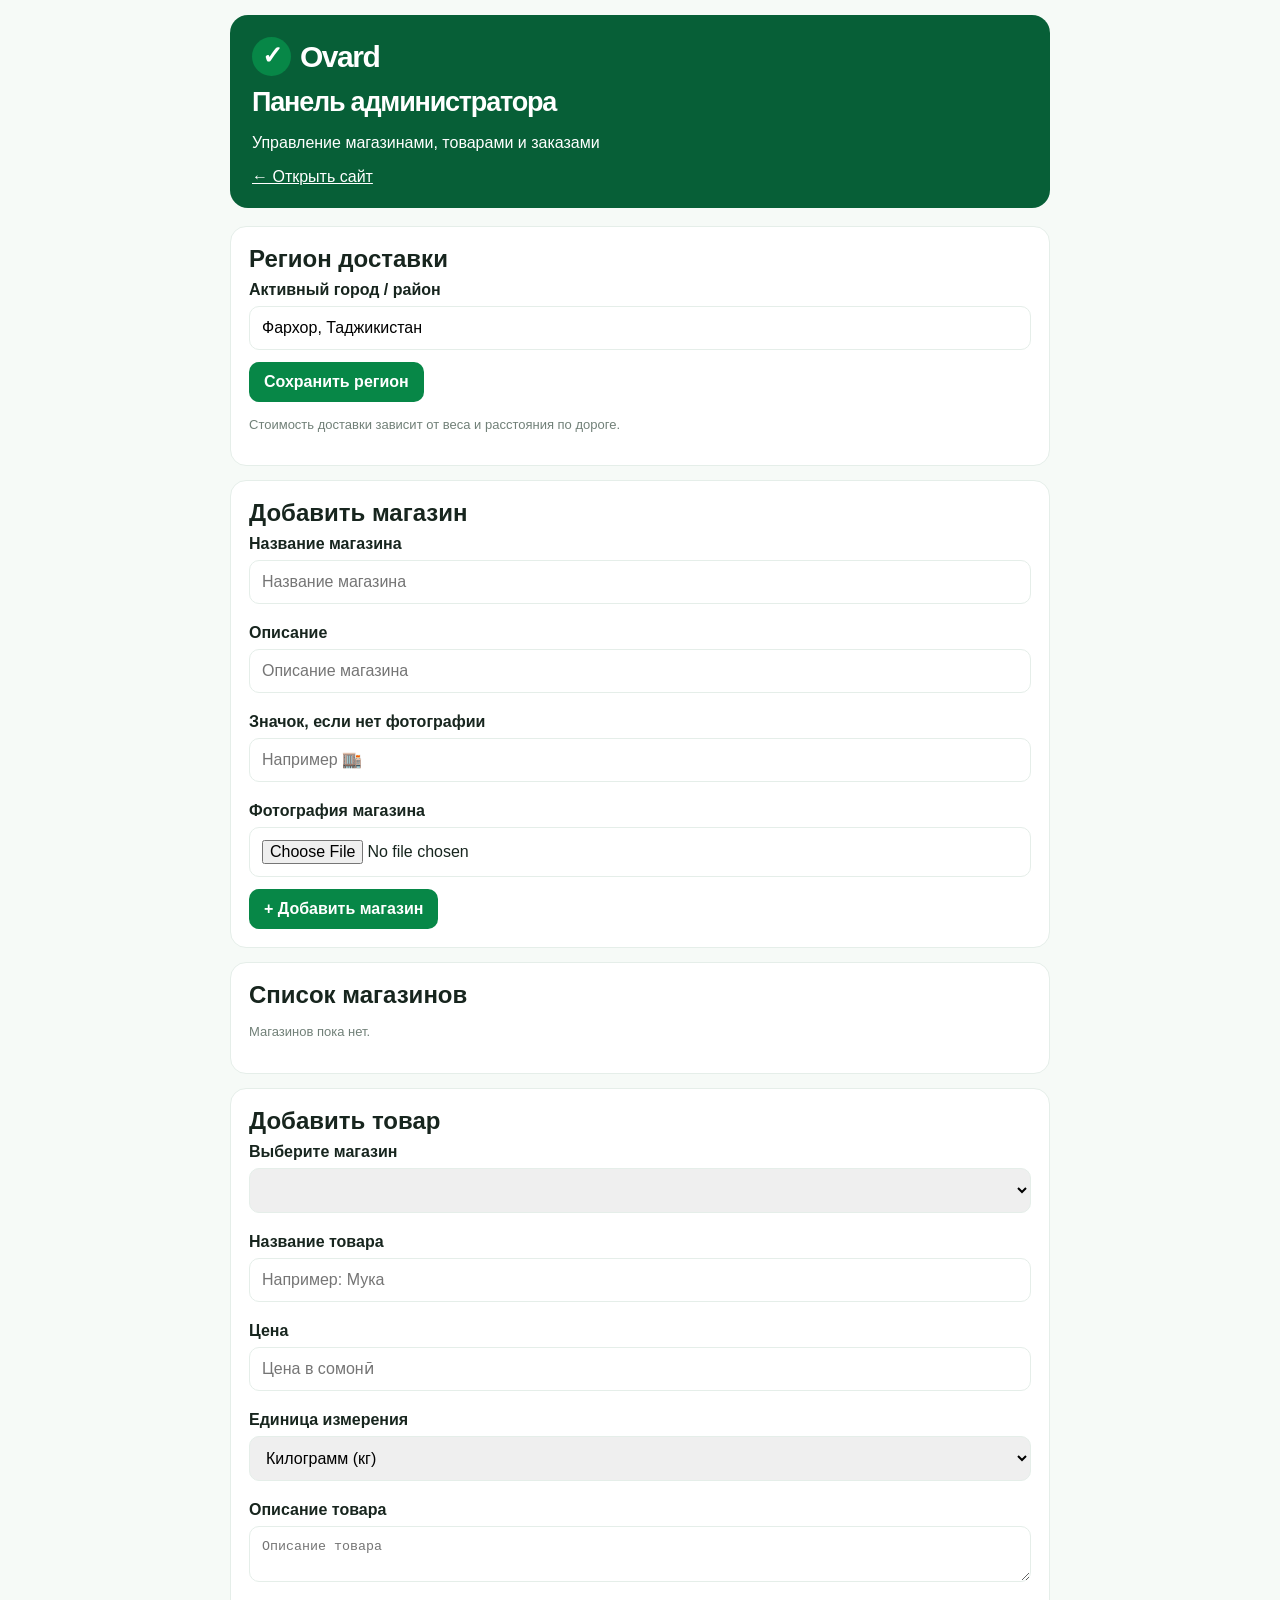
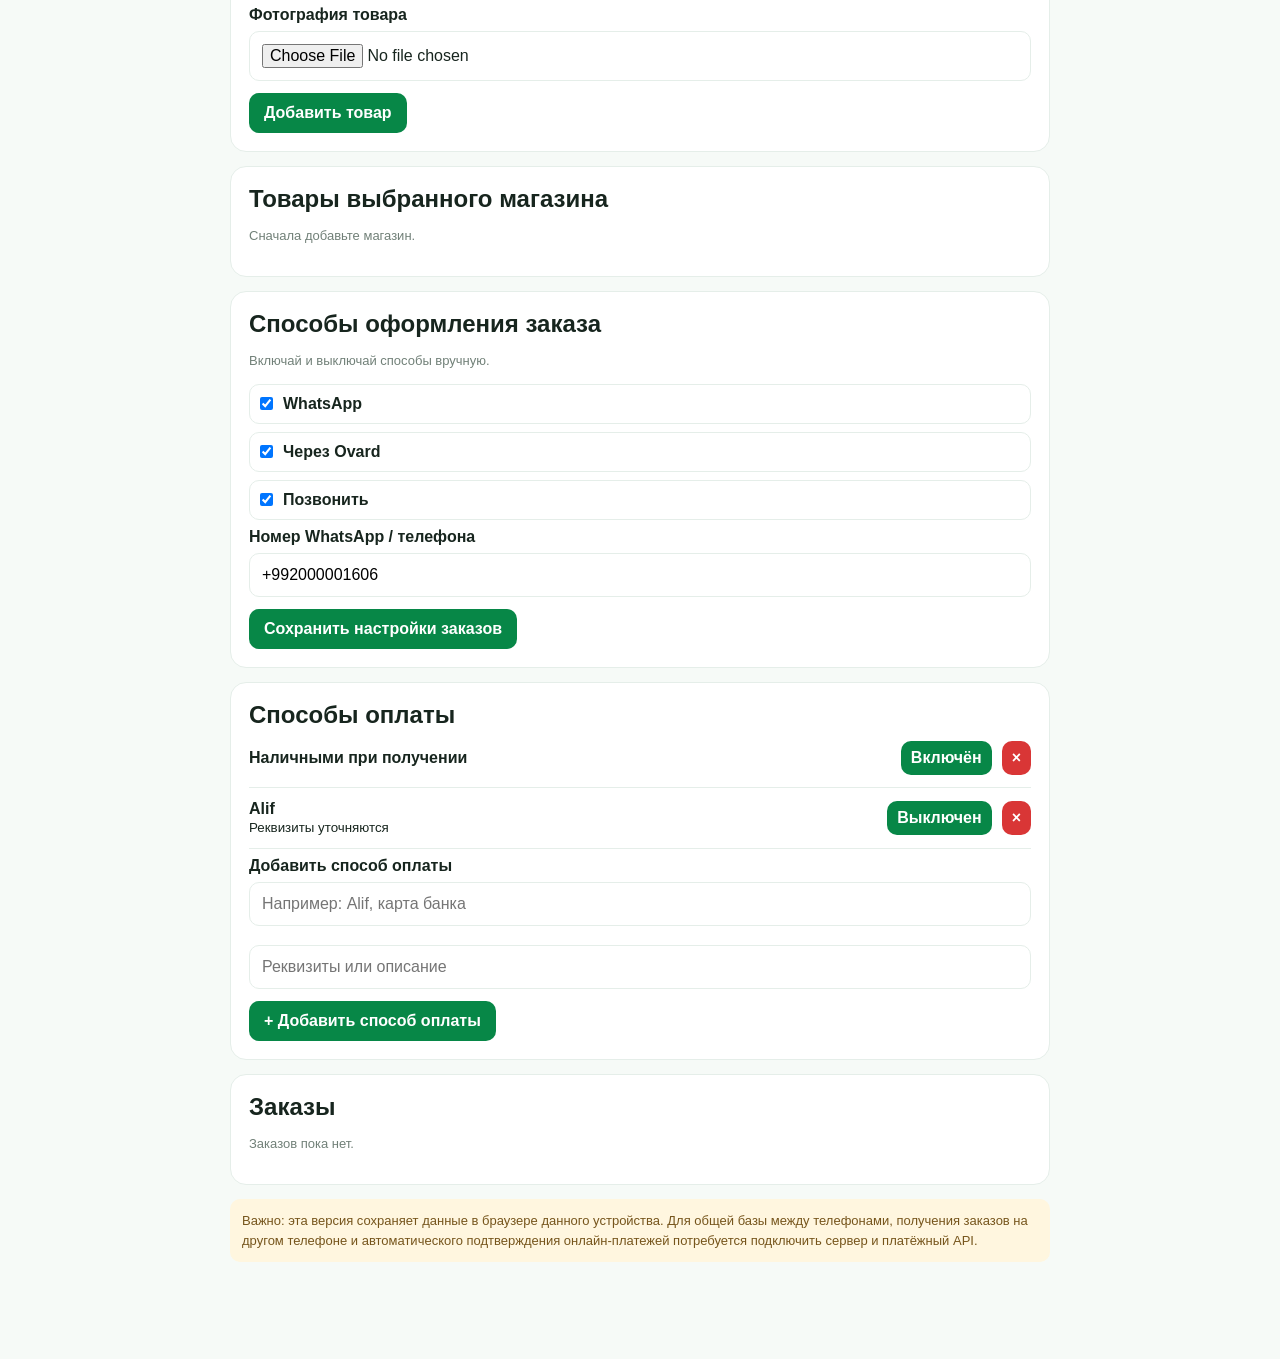
==== commit 9641f4b0: "Update ovard-admin.html" ====
--- a/ovard-admin.html
+++ b/ovard-admin.html
@@ -1,521 +1,451 @@
 <!DOCTYPE html>
 <html lang="ru">
 <head>
-  <meta charset="UTF-8">
-  <meta name="viewport" content="width=device-width, initial-scale=1">
-  <meta name="theme-color" content="#168447">
-  <title>Панель управления — овaрд</title>
-  <style>
-    :root{
-      --green:#168447;--dark:#106b38;--bg:#f4f7f5;
-      --card:#fff;--text:#17231c;--muted:#758078;--line:#e5ece7;
-    }
-    *{box-sizing:border-box}
-    body{
-      margin:0;background:var(--bg);color:var(--text);
-      font-family:Arial,Helvetica,sans-serif;padding-bottom:35px;
-    }
-    button,input,textarea,select{font:inherit}
-    button{cursor:pointer}
-    .top{
-      background:var(--card);border-bottom:1px solid var(--line);
-      padding:15px;display:flex;align-items:center;justify-content:space-between;
-      position:sticky;top:0;z-index:5;
-    }
-    .brand{display:flex;align-items:center;gap:8px;color:var(--green);font-weight:900;font-size:20px}
-    .brand svg{width:33px;height:33px}
-    .top a{color:var(--green);font-size:12px;font-weight:800;text-decoration:none}
-    main{max-width:760px;margin:auto;padding:16px}
-    .intro{
-      background:var(--green);color:white;padding:22px;border-radius:20px;
-      margin:15px 0 18px;
-    }
-    .intro small{font-size:10px;letter-spacing:1px;font-weight:900;opacity:.8}
-    .intro h1{font-size:23px;margin:8px 0}
-    .intro p{font-size:12px;line-height:1.5;margin:0;color:#e3f2e8}
-    .card{
-      background:var(--card);border:1px solid var(--line);
-      border-radius:17px;padding:17px;margin:13px 0;
-    }
-    h2{font-size:17px;margin:0 0 14px}
-    .field{margin:11px 0}
-    label{display:block;font-size:11px;font-weight:800;margin-bottom:7px}
-    input,textarea,select{
-      width:100%;border:1px solid var(--line);border-radius:10px;
-      padding:12px;background:var(--bg);color:var(--text);outline:none;
-      font-size:12px;
-    }
-    textarea{resize:vertical}
-    .btn{
-      border:0;background:var(--green);color:white;
-      padding:12px 15px;border-radius:10px;font-size:12px;font-weight:800;
-    }
-    .btn.secondary{background:#e9f5ed;color:var(--green)}
-    .btn.danger{background:#fff0ef;color:#c0392b}
-    .btn.gray{background:#edf0ed;color:#4e5b52}
-    .btn-row{display:flex;flex-wrap:wrap;gap:7px;margin-top:10px}
-    .shop-item,.product-item{
-      border:1px solid var(--line);border-radius:13px;padding:13px;
-      margin:9px 0;background:var(--card);
-    }
-    .item-top{display:flex;align-items:center;gap:10px}
-    .thumb{
-      width:43px;height:43px;border-radius:12px;background:#e9f5ed;
-      display:grid;place-items:center;color:var(--green);font-weight:900;
-      flex-shrink:0;
-    }
-    .item-info{flex:1;min-width:0}
-    .item-info strong{display:block;font-size:13px;overflow-wrap:anywhere}
-    .item-info small{display:block;font-size:10px;color:var(--muted);margin-top:4px}
-    .status{font-size:10px;font-weight:800;color:var(--green)}
-    .status.off{color:#bd4b42}
-    .muted{font-size:11px;color:var(--muted);line-height:1.5}
-    .product-price{font-size:13px;font-weight:900;color:var(--green);margin-top:8px}
-    .empty{padding:17px;text-align:center;color:var(--muted);font-size:12px}
-    .notice{
-      background:#fff8e8;color:#74571c;padding:12px;border-radius:11px;
-      font-size:11px;line-height:1.5;margin-top:12px;
-    }
-    .footer-link{
-      display:block;text-align:center;margin:22px 0;
-      color:var(--green);text-decoration:none;font-weight:800;font-size:12px;
-    }
-    @media(min-width:650px){main{padding:25px}}
-  </style>
+<meta charset="UTF-8">
+<meta name="viewport" content="width=device-width,initial-scale=1">
+<meta name="theme-color" content="#078747">
+<title>Ovard — Администратор</title>
+<link rel="stylesheet" href="style.css">
+<style>
+.admin-main{max-width:850px;margin:auto;padding:15px}
+.admin-head{background:#075f37;color:white;padding:22px;border-radius:18px;margin-bottom:18px}
+.admin-head .brand{color:white}
+.admin-head h1{color:white;font-size:27px}
+.admin-box{background:white;color:#17251e;padding:18px;border-radius:16px;border:1px solid #e5eee9;margin:14px 0}
+.admin-box input,.admin-box select,.admin-box textarea{
+ width:100%;padding:12px;border:1px solid #e5eee9;border-radius:10px;margin:7px 0 12px
+}
+.admin-box button{background:#078747;color:white;border:0;padding:11px 15px;border-radius:10px;font-weight:bold}
+.admin-box label{font-weight:bold;display:block;margin-top:8px}
+.admin-shop{display:flex;align-items:center;gap:10px;padding:12px 0;border-bottom:1px solid #e5eee9;flex-wrap:wrap}
+.admin-shop .grow{flex:1;min-width:120px}
+.admin-shop button{padding:8px 10px}
+.danger{background:#d93636!important}
+.admin-image{width:65px;height:65px;object-fit:cover;border-radius:10px;background:#e9f8f0}
+.admin-check{display:flex!important;align-items:center;gap:10px;padding:10px;border:1px solid #e5eee9;border-radius:10px}
+.admin-check input{width:auto;margin:0}
+.admin-note{background:#fff6df;padding:12px;border-radius:10px;color:#76551c;font-size:13px;line-height:1.5}
+</style>
 </head>
 <body>
-  <header class="top">
-    <div class="brand">
-      <svg viewBox="0 0 48 48" aria-hidden="true">
-        <circle cx="24" cy="24" r="19" fill="none" stroke="currentColor" stroke-width="5"/>
-        <path d="M14 24.5 21 31 35 16" fill="none" stroke="currentColor" stroke-width="5" stroke-linecap="round" stroke-linejoin="round"/>
-      </svg>
-      <span>овард</span>
-    </div>
-    <a href="index.html">← На сайт</a>
-  </header>
-
-  <main>
-    <section class="intro">
-      <small>ОВАРД • УПРАВЛЕНИЕ</small>
-      <h1>Панель управления</h1>
-      <p>Управляйте магазинами, товарами и регионом работы с телефона.</p>
-    </section>
-
-    <section class="card">
-      <h2>Регион обслуживания</h2>
-      <div class="field">
-        <label for="regionInput">Активный город / регион</label>
-        <input id="regionInput" value="Фархор, Таджикистан" placeholder="Например: Фархор, Таджикистан">
-      </div>
-      <button class="btn" id="saveRegion">Сохранить регион</button>
-      <p class="muted">Это название отображается на главной странице. Автоматическое определение GPS здесь не используется.</p>
-    </section>
-
-    <section class="card">
-      <h2>Добавить магазин</h2>
-      <form id="shopForm">
-        <div class="field">
-          <label for="shopName">Название магазина</label>
-          <input id="shopName" required placeholder="Например: Продуктовый магазин">
-        </div>
-        <div class="field">
-          <label for="shopDescription">Описание</label>
-          <input id="shopDescription" placeholder="Краткое описание магазина">
-        </div>
-        <div class="field">
-          <label for="shopIcon">Значок (одна буква или символ)</label>
-          <input id="shopIcon" maxlength="3" placeholder="Например: П">
-        </div>
-        <button class="btn" type="submit">+ Добавить магазин</button>
-      </form>
-    </section>
-
-    <section class="card">
-      <h2>Все магазины</h2>
-      <p class="muted">Магазин овард всегда находится первым. Партнёрские магазины добавляйте по мере договорённостей.</p>
-      <div id="shopsList"></div>
-    </section>
-
-    <section class="card">
-      <h2>Добавить товар</h2>
-      <form id="productForm">
-        <div class="field">
-          <label for="productShop">Магазин</label>
-          <select id="productShop" required></select>
-        </div>
-        <div class="field">
-          <label for="productName">Название товара</label>
-          <input id="productName" required placeholder="Например: Мука">
-        </div>
-        <div class="field">
-          <label for="productPrice">Цена</label>
-          <input id="productPrice" required type="number" min="0" step="any" placeholder="Например: 50">
-        </div>
-        <div class="field">
-          <label for="productUnit">Единица измерения / способ продажи</label>
-          <input id="productUnit" placeholder="кг, грамм, тонна, штука, мешок, литр или свой вариант">
-        </div>
-        <div class="field">
-          <label for="productWeight">Вес или дополнительная информация</label>
-          <input id="productWeight" placeholder="Например: мешок 50 кг">
-        </div>
-        <div class="field">
-          <label for="productImage">Ссылка на фото товара (необязательно)</label>
-          <input id="productImage" type="url" placeholder="https://...">
-        </div>
-        <div class="field">
-          <label for="productDescription">Описание (необязательно)</label>
-          <textarea id="productDescription" rows="2" placeholder="Описание товара"></textarea>
-        </div>
-        <div class="field">
-          <label for="productAvailability">Наличие товара</label>
-          <select id="productAvailability">
-            <option value="yes">В наличии</option>
-            <option value="no">Нет в наличии / скрыть</option>
-          </select>
-        </div>
-        <button class="btn" type="submit">+ Добавить товар</button>
-      </form>
-    </section>
-
-    <section class="card">
-      <h2>Товары выбранного магазина</h2>
-      <div class="field">
-        <label for="manageShop">Выберите магазин</label>
-        <select id="manageShop"></select>
-      </div>
-      <div id="productsList"></div>
-    </section>
-
-    <div class="notice">
-      Важно: сейчас данные сохраняются только в браузере этого устройства. Чтобы сайт и панель управления работали совместно на разных телефонах, понадобится подключить общую базу данных и защитить вход администратора паролем.
-    </div>
-
-    <a class="footer-link" href="index.html">← Вернуться на сайт овaрд</a>
-  </main>
-
-  <script>
-    (() => {
-      "use strict";
-
-      const KEY = "ovard_v2";
-      const $ = id => document.getElementById(id);
-
-      function defaultData() {
-        return {
-          location:"Фархор, Таджикистан",
-          language:"ru",
-          dark:false,
-          font:"normal",
-          shops:[{
-            id:"ovard-own",
-            name:"Магазин овард",
-            description:"Товары собственного магазина",
-            icon:"O",
-            active:true,
-            own:true,
-            products:[]
-          }],
-          cart:[]
-        };
-      }
-
-      function load() {
-        let old;
-        try { old = JSON.parse(localStorage.getItem(KEY) || "null"); } catch(e) {}
-        const base = defaultData();
-        if (!old || typeof old !== "object") return base;
-
-        const data = {...base,...old};
-        if (!Array.isArray(data.shops)) data.shops = [];
-        if (!Array.isArray(data.cart)) data.cart = [];
-
-        let own = data.shops.find(shop => shop.own || shop.id === "ovard-own");
-        if (!own) {
-          own = base.shops[0];
-          data.shops.unshift(own);
-        } else {
-          own.own = true;
-          own.id = own.id || "ovard-own";
-          own.name = "Магазин овард";
-          own.products = Array.isArray(own.products) ? own.products : [];
-        }
-        data.shops = [own,...data.shops.filter(shop => shop !== own)];
-        return data;
-      }
-
-      let data = load();
-
-      function save() {
-        localStorage.setItem(KEY,JSON.stringify(data));
-      }
-
-      function id() {
-        return "id-" + Date.now() + "-" + Math.floor(Math.random()*100000);
-      }
-
-      function safe(value) {
-        return String(value ?? "").replace(/[&<>"']/g,char => ({
-          "&":"&amp;","<":"&lt;",">":"&gt;",'"':"&quot;","'":"&#39;"
-        })[char]);
-      }
-
-      function money(value) {
-        const n = Number(value);
-        return Number.isFinite(n) ? n.toLocaleString("ru-RU") + " смн." : String(value || "");
-      }
-
-      function ownShop() {
-        return data.shops.find(shop => shop.own) || data.shops[0];
-      }
-
-      function renderShopSelects() {
-        const options = data.shops.map(shop =>
-          `<option value="${safe(shop.id)}">${safe(shop.name)}</option>`
-        ).join("");
-        $("productShop").innerHTML = options;
-        $("manageShop").innerHTML = options;
-      }
-
-      function renderShops() {
-        $("shopsList").innerHTML = data.shops.map(shop => `
-          <div class="shop-item">
-            <div class="item-top">
-              <div class="thumb">${safe(shop.icon || "▤")}</div>
-              <div class="item-info">
-                <strong>${safe(shop.name)}</strong>
-                <small>${safe(shop.description || "")}</small>
-                <span class="status ${shop.active === false ? "off" : ""}">
-                  ${shop.active === false ? "Неактивен" : "Активен"}
-                  ${shop.own ? " · Собственный магазин" : ""}
-                </span>
-              </div>
-            </div>
-            <div class="btn-row">
-              <button class="btn secondary" data-shop-edit="${safe(shop.id)}">Изменить</button>
-              ${shop.own ? "" : `
-                <button class="btn gray" data-shop-toggle="${safe(shop.id)}">
-                  ${shop.active === false ? "Активировать" : "Отключить"}
-                </button>
-                <button class="btn danger" data-shop-delete="${safe(shop.id)}">Удалить</button>
-              `}
-            </div>
-          </div>
-        `).join("");
-      }
-
-      function renderProducts() {
-        const shopId = $("manageShop").value || ownShop()?.id;
-        const shop = data.shops.find(s => s.id === shopId);
-        if (!shop) {
-          $("productsList").innerHTML = '<div class="empty">Сначала добавьте магазин.</div>';
-          return;
-        }
-
-        const products = shop.products || [];
-        if (!products.length) {
-          $("productsList").innerHTML = '<div class="empty">В этом магазине пока нет товаров.</div>';
-          return;
-        }
-
-        $("productsList").innerHTML = products.map(product => `
-          <div class="product-item">
-            <div class="item-info">
-              <strong>${safe(product.name)}</strong>
-              <small>${safe(product.unit || "")} ${product.weight ? " · " + safe(product.weight) : ""}</small>
-              <div class="product-price">${safe(money(product.price))}</div>
-              <small>${product.available === false ? "Скрыт / нет в наличии" : "В наличии"}</small>
-            </div>
-            ${product.description ? `<p class="muted">${safe(product.description)}</p>` : ""}
-            <div class="btn-row">
-              <button class="btn secondary" data-product-edit="${safe(product.id)}">Изменить</button>
-              <button class="btn danger" data-product-delete="${safe(product.id)}">Удалить</button>
-            </div>
-          </div>
-        `).join("");
-      }
-
-      function render() {
-        $("regionInput").value = data.location || "Фархор, Таджикистан";
-        renderShopSelects();
-        renderShops();
-        renderProducts();
-        save();
-      }
-
-      $("saveRegion").addEventListener("click",() => {
-        const value = $("regionInput").value.trim();
-        if (!value) {
-          alert("Введите регион обслуживания.");
-          return;
-        }
-        data.location = value;
-        save();
-        alert("Регион сохранён.");
-      });
-
-      $("shopForm").addEventListener("submit",event => {
-        event.preventDefault();
-        const name = $("shopName").value.trim();
-        if (!name) return;
-
-        data.shops.push({
-          id:id(),
-          name,
-          description:$("shopDescription").value.trim(),
-          icon:$("shopIcon").value.trim() || "▤",
-          active:true,
-          own:false,
-          products:[]
-        });
-
-        save();
-        event.target.reset();
-        render();
-        alert("Магазин добавлен.");
-      });
-
-      $("shopsList").addEventListener("click",event => {
-        const edit = event.target.closest("[data-shop-edit]");
-        const toggle = event.target.closest("[data-shop-toggle]");
-        const remove = event.target.closest("[data-shop-delete]");
-
-        if (edit) {
-          const shop = data.shops.find(s => s.id === edit.dataset.shopEdit);
-          if (!shop) return;
-
-          if (!shop.own) {
-            const name = prompt("Название магазина:",shop.name);
-            if (name === null) return;
-            if (name.trim()) shop.name = name.trim();
-          }
-
-          const description = prompt("Описание магазина:",shop.description || "");
-          if (description === null) return;
-          shop.description = description.trim();
-
-          const icon = prompt("Значок магазина:",shop.icon || "▤");
-          if (icon !== null && icon.trim()) shop.icon = icon.trim();
-
-          save();
-          render();
-        }
-
-        if (toggle) {
-          const shop = data.shops.find(s => s.id === toggle.dataset.shopToggle);
-          if (!shop || shop.own) return;
-          shop.active = shop.active === false;
-          save();
-          render();
-        }
-
-        if (remove) {
-          const shop = data.shops.find(s => s.id === remove.dataset.shopDelete);
-          if (!shop || shop.own) return;
-          if (!confirm("Удалить магазин и все его товары?")) return;
-          data.shops = data.shops.filter(s => s.id !== shop.id);
-          data.cart = data.cart.filter(item => item.shopId !== shop.id);
-          save();
-          render();
-        }
-      });
-
-      $("productForm").addEventListener("submit",event => {
-        event.preventDefault();
-        const shop = data.shops.find(s => s.id === $("productShop").value);
-        if (!shop) {
-          alert("Сначала выберите магазин.");
-          return;
-        }
-
-        const name = $("productName").value.trim();
-        const price = $("productPrice").value;
-        if (!name || price === "" || Number(price) < 0) {
-          alert("Введите название и правильную цену.");
-          return;
-        }
-
-        if (!Array.isArray(shop.products)) shop.products = [];
-        shop.products.push({
-          id:id(),
-          name,
-          price:Number(price),
-          unit:$("productUnit").value.trim(),
-          weight:$("productWeight").value.trim(),
-          image:$("productImage").value.trim(),
-          description:$("productDescription").value.trim(),
-          available:$("productAvailability").value === "yes"
-        });
-
-        save();
-        event.target.reset();
-        renderProducts();
-        alert("Товар добавлен.");
-      });
-
-      $("manageShop").addEventListener("change",renderProducts);
-
-      $("productsList").addEventListener("click",event => {
-        const edit = event.target.closest("[data-product-edit]");
-        const remove = event.target.closest("[data-product-delete]");
-        const shop = data.shops.find(s => s.id === $("manageShop").value);
-        if (!shop) return;
-
-        if (edit) {
-          const product = (shop.products || []).find(p => p.id === edit.dataset.productEdit);
-          if (!product) return;
-
-          const name = prompt("Название товара:",product.name);
-          if (name === null) return;
-          if (!name.trim()) {
-            alert("Название не может быть пустым.");
-            return;
-          }
-
-          const price = prompt("Цена:",product.price);
-          if (price === null) return;
-          if (price.trim() === "" || !Number.isFinite(Number(price)) || Number(price) < 0) {
-            alert("Введите правильную цену.");
-            return;
-          }
-
-          const unit = prompt("Единица измерения / способ продажи:",product.unit || "");
-          if (unit === null) return;
-          const weight = prompt("Вес или дополнительная информация:",product.weight || "");
-          if (weight === null) return;
-          const image = prompt("Ссылка на фото:",product.image || "");
-          if (image === null) return;
-          const description = prompt("Описание:",product.description || "");
-          if (description === null) return;
-          const available = confirm("Товар есть в наличии? Нажмите OK — да, Отмена — скрыть.");
-
-          Object.assign(product,{
-            name:name.trim(),
-            price:Number(price),
-            unit:unit.trim(),
-            weight:weight.trim(),
-            image:image.trim(),
-            description:description.trim(),
-            available
-          });
-
-          save();
-          renderProducts();
-        }
-
-        if (remove) {
-          const product = (shop.products || []).find(p => p.id === remove.dataset.productDelete);
-          if (!product || !confirm("Удалить этот товар?")) return;
-          shop.products = shop.products.filter(p => p.id !== product.id);
-          data.cart = data.cart.filter(item => item.productId !== product.id);
-          save();
-          renderProducts();
-        }
-      });
-
-      render();
-    })();
-  </script>
+
+<main class="admin-main">
+<div class="admin-head">
+ <div class="brand">
+  <span class="logo-mark"><span>✓</span></span>
+  <span>Ovard</span>
+ </div>
+ <h1>Панель администратора</h1>
+ <p>Управление магазинами, товарами и заказами</p>
+ <a href="index.html" style="color:white">← Открыть сайт</a>
+</div>
+
+<div class="admin-box">
+ <h2>Регион доставки</h2>
+ <label>Активный город / район</label>
+ <input id="city" placeholder="Фархор, Таджикистан">
+ <button id="saveCity">Сохранить регион</button>
+ <p class="muted">Стоимость доставки зависит от веса и расстояния по дороге.</p>
+</div>
+
+<div class="admin-box">
+ <h2>Добавить магазин</h2>
+ <label>Название магазина</label>
+ <input id="shopName" placeholder="Название магазина">
+ <label>Описание</label>
+ <input id="shopDesc" placeholder="Описание магазина">
+ <label>Значок, если нет фотографии</label>
+ <input id="shopPhoto" placeholder="Например 🏬">
+ <label>Фотография магазина</label>
+ <input id="shopImage" type="file" accept="image/*">
+ <button id="addShop">+ Добавить магазин</button>
+</div>
+
+<div class="admin-box">
+ <h2>Список магазинов</h2>
+ <div id="adminShops"></div>
+</div>
+
+<div class="admin-box">
+ <h2>Добавить товар</h2>
+ <label>Выберите магазин</label>
+ <select id="productShop"></select>
+ <label>Название товара</label>
+ <input id="productName" placeholder="Например: Мука">
+ <label>Цена</label>
+ <input id="productPrice" type="number" min="0" step="any" placeholder="Цена в сомонӣ">
+ <label>Единица измерения</label>
+ <select id="unitSelect">
+  <option value="кг">Килограмм (кг)</option>
+  <option value="г">Грамм (г)</option>
+  <option value="тонна">Тонна</option>
+  <option value="шт.">Штука (шт.)</option>
+  <option value="упаковка">Упаковка</option>
+  <option value="мешок">Мешок</option>
+  <option value="литр">Литр</option>
+  <option value="метр">Метр</option>
+  <option value="пачка">Пачка</option>
+  <option value="другое">Другое — написать вручную</option>
+ </select>
+ <input id="customUnit" placeholder="Напишите свою единицу измерения" class="hidden">
+ <label>Описание товара</label>
+ <textarea id="productDesc" placeholder="Описание товара"></textarea>
+ <label>Фотография товара</label>
+ <input id="productImage" type="file" accept="image/*">
+ <button id="addProduct">Добавить товар</button>
+</div>
+
+<div class="admin-box">
+ <h2>Товары выбранного магазина</h2>
+ <div id="adminProducts"></div>
+</div>
+
+<div class="admin-box">
+ <h2>Способы оформления заказа</h2>
+ <p class="muted">Включай и выключай способы вручную.</p>
+ <label class="admin-check"><input type="checkbox" id="whatsapp"> WhatsApp</label>
+ <label class="admin-check"><input type="checkbox" id="website"> Через Ovard</label>
+ <label class="admin-check"><input type="checkbox" id="phone"> Позвонить</label>
+ <label>Номер WhatsApp / телефона</label>
+ <input id="contactPhone" placeholder="+992000001606">
+ <button id="saveCheckout">Сохранить настройки заказов</button>
+</div>
+
+<div class="admin-box">
+ <h2>Способы оплаты</h2>
+ <div id="paymentList"></div>
+ <label>Добавить способ оплаты</label>
+ <input id="paymentName" placeholder="Например: Alif, карта банка">
+ <input id="paymentDetails" placeholder="Реквизиты или описание">
+ <button id="addPayment">+ Добавить способ оплаты</button>
+</div>
+
+<div class="admin-box">
+ <h2>Заказы</h2>
+ <div id="adminOrders"></div>
+</div>
+
+<div class="admin-note">
+ Важно: эта версия сохраняет данные в браузере данного устройства. Для общей базы между телефонами, получения заказов на другом телефоне и автоматического подтверждения онлайн-платежей потребуется подключить сервер и платёжный API.
+</div>
+</main>
+
+<script>
+const KEY="ovard_v2";
+
+const defaults={
+ location:"Фархор, Таджикистан",
+ shops:[],cart:[],orders:[],font:"normal",dark:false,language:"ru",
+ checkout:{whatsapp:true,website:true,phone:true,phoneNumber:"+992000001606"},
+ payments:[
+  {id:1,name:"Наличными при получении",details:"",active:true},
+  {id:2,name:"Alif",details:"Реквизиты уточняются",active:false}
+ ]
+};
+
+let data;
+try{
+ data=JSON.parse(localStorage.getItem(KEY))||JSON.parse(JSON.stringify(defaults));
+}catch(e){data=JSON.parse(JSON.stringify(defaults));}
+
+data.shops ||= [];
+data.cart ||= [];
+data.orders ||= [];
+data.checkout ||= {...defaults.checkout};
+data.payments ||= [...defaults.payments];
+
+function save(){
+ localStorage.setItem(KEY,JSON.stringify(data));
+}
+
+function esc(v){
+ return String(v??"").replace(/[&<>"']/g,c=>({
+  "&":"&amp;","<":"&lt;",">":"&gt;",'"':"&quot;","'":"&#39;"
+ })[c]);
+}
+
+function compressImage(file){
+ return new Promise((resolve,reject)=>{
+  if(!file){resolve("");return;}
+  if(!file.type.startsWith("image/")){reject("Выберите изображение");return;}
+  const reader=new FileReader();
+  reader.onload=()=>{
+   const img=new Image();
+   img.onload=()=>{
+    const canvas=document.createElement("canvas");
+    const max=900;
+    const scale=Math.min(1,max/Math.max(img.width,img.height));
+    canvas.width=Math.round(img.width*scale);
+    canvas.height=Math.round(img.height*scale);
+    const ctx=canvas.getContext("2d");
+    ctx.drawImage(img,0,0,canvas.width,canvas.height);
+    resolve(canvas.toDataURL("image/jpeg",0.75));
+   };
+   img.onerror=()=>reject("Не удалось прочитать изображение");
+   img.src=reader.result;
+  };
+  reader.onerror=()=>reject("Ошибка загрузки фотографии");
+  reader.readAsDataURL(file);
+ });
+}
+
+function render(){
+ document.getElementById("city").value=data.location||"";
+ renderShops();
+ renderProducts();
+ renderCheckout();
+ renderPayments();
+ renderOrders();
+}
+
+function renderShops(){
+ const list=document.getElementById("adminShops");
+ const select=document.getElementById("productShop");
+ list.innerHTML="";
+ const old=select.value;
+ select.innerHTML="";
+
+ data.shops.forEach(s=>{
+  const opt=document.createElement("option");
+  opt.value=s.id;
+  opt.textContent=s.name;
+  select.appendChild(opt);
+
+  const row=document.createElement("div");
+  row.className="admin-shop";
+  row.innerHTML=`
+   ${s.image?`<img class="admin-image" src="${s.image}">`:`<span class="admin-image" style="display:grid;place-items:center;font-size:30px">${esc(s.photo||"🏬")}</span>`}
+   <div class="grow"><b>${esc(s.name)}</b><br><small>${esc(s.desc||"")}</small></div>
+   <button data-toggle="${s.id}">${s.active?"Активен":"Скрыт"}</button>
+   <button data-edit="${s.id}">✎</button>
+   <button class="danger" data-delete="${s.id}">×</button>`;
+  list.appendChild(row);
+ });
+
+ if([...select.options].some(o=>o.value===old))select.value=old;
+ if(!data.shops.length)list.innerHTML="<p class='muted'>Магазинов пока нет.</p>";
+}
+
+function renderProducts(){
+ const id=Number(document.getElementById("productShop").value);
+ const shop=data.shops.find(s=>s.id===id);
+ const box=document.getElementById("adminProducts");
+ box.innerHTML="";
+ if(!shop){box.innerHTML="<p class='muted'>Сначала добавьте магазин.</p>";return;}
+
+ (shop.products||[]).forEach((p,i)=>{
+  const row=document.createElement("div");
+  row.className="admin-shop";
+  row.innerHTML=`
+   ${p.image?`<img class="admin-image" src="${p.image}">`:`<span class="admin-image" style="display:grid;place-items:center;font-size:30px">🛍️</span>`}
+   <div class="grow">
+    <b>${esc(p.name)}</b><br>
+    <small>${Number(p.price).toFixed(2)} сомонӣ / ${esc(p.unit||"шт.")}</small>
+   </div>
+   <button data-product-edit="${i}">✎</button>
+   <button class="danger" data-product-delete="${i}">×</button>`;
+  box.appendChild(row);
+ });
+ if(!shop.products.length)box.innerHTML="<p class='muted'>Товаров пока нет.</p>";
+}
+
+function renderCheckout(){
+ const c=data.checkout;
+ document.getElementById("whatsapp").checked=!!c.whatsapp;
+ document.getElementById("website").checked=!!c.website;
+ document.getElementById("phone").checked=!!c.phone;
+ document.getElementById("contactPhone").value=c.phoneNumber||"";
+}
+
+function renderPayments(){
+ const box=document.getElementById("paymentList");
+ box.innerHTML="";
+ data.payments.forEach(p=>{
+  const row=document.createElement("div");
+  row.className="admin-shop";
+  row.innerHTML=`
+   <div class="grow"><b>${esc(p.name)}</b><br><small>${esc(p.details||"")}</small></div>
+   <button data-payment-toggle="${p.id}">${p.active?"Включён":"Выключен"}</button>
+   <button class="danger" data-payment-delete="${p.id}">×</button>`;
+  box.appendChild(row);
+ });
+}
+
+function renderOrders(){
+ const box=document.getElementById("adminOrders");
+ box.innerHTML="";
+ if(!data.orders.length){
+  box.innerHTML="<p class='muted'>Заказов пока нет.</p>";return;
+ }
+ data.orders.forEach(o=>{
+  const row=document.createElement("div");
+  row.className="admin-shop";
+  row.style.display="block";
+  row.innerHTML=`
+   <b>Заказ №${o.id}</b>
+   <p>${esc(o.date)} · ${esc(o.status)}</p>
+   <p>Клиент: ${esc(o.name)} · ${esc(o.phone)}</p>
+   <p>Адрес: ${esc(o.address)}</p>
+   <p>Сумма: ${Number(o.total).toFixed(2)} сомонӣ</p>
+   <p>Оплата: ${esc(o.payment)}</p>
+   <button data-order-status="${o.id}">Изменить статус</button>
+   <button class="danger" data-order-delete="${o.id}">Удалить</button>`;
+  box.appendChild(row);
+ });
+}
+
+document.getElementById("saveCity").onclick=()=>{
+ data.location=document.getElementById("city").value.trim()||"Фархор, Таджикистан";
+ save();alert("Регион сохранён");
+};
+
+document.getElementById("addShop").onclick=async()=>{
+ const name=document.getElementById("shopName").value.trim();
+ if(!name)return alert("Введите название магазина");
+ try{
+  const image=await compressImage(document.getElementById("shopImage").files[0]);
+  data.shops.push({
+   id:Date.now(),name,
+   desc:document.getElementById("shopDesc").value.trim(),
+   photo:document.getElementById("shopPhoto").value.trim()||"🏬",
+   image,active:true,products:[]
+  });
+  ["shopName","shopDesc","shopPhoto","shopImage"].forEach(id=>document.getElementById(id).value="");
+  save();render();
+ }catch(e){alert(e);}
+};
+
+document.getElementById("productShop").onchange=renderProducts;
+
+document.getElementById("unitSelect").onchange=e=>{
+ document.getElementById("customUnit").classList.toggle("hidden",e.target.value!=="другое");
+};
+
+document.getElementById("addProduct").onclick=async()=>{
+ const shop=data.shops.find(s=>s.id===Number(document.getElementById("productShop").value));
+ const name=document.getElementById("productName").value.trim();
+ const priceField=document.getElementById("productPrice").value;
+ const price=Number(priceField);
+ let unit=document.getElementById("unitSelect").value;
+ if(unit==="другое")unit=document.getElementById("customUnit").value.trim();
+
+ if(!shop||!name||priceField===""||!Number.isFinite(price)||price<0||!unit){
+  return alert("Заполните название, цену и единицу измерения");
+ }
+
+ try{
+  const image=await compressImage(document.getElementById("productImage").files[0]);
+  shop.products.push({
+   id:Date.now(),name,price,unit,
+   desc:document.getElementById("productDesc").value.trim(),
+   image,active:true
+  });
+  ["productName","productPrice","customUnit","productDesc","productImage"].forEach(id=>document.getElementById(id).value="");
+  document.getElementById("unitSelect").value="кг";
+  document.getElementById("customUnit").classList.add("hidden");
+  save();renderProducts();
+ }catch(e){alert(e);}
+};
+
+document.getElementById("adminShops").onclick=e=>{
+ const b=e.target.closest("button");if(!b)return;
+ const id=Number(b.dataset.toggle||b.dataset.edit||b.dataset.delete);
+ const shop=data.shops.find(s=>s.id===id);if(!shop)return;
+
+ if(b.dataset.toggle)shop.active=!shop.active;
+
+ if(b.dataset.edit){
+  const n=prompt("Название магазина",shop.name);
+  if(n===null)return;
+  const d=prompt("Описание магазина",shop.desc);
+  if(d===null)return;
+  shop.name=n.trim()||shop.name;
+  shop.desc=d;
+ }
+
+ if(b.dataset.delete){
+  if(!confirm("Удалить магазин и его товары?"))return;
+  data.shops=data.shops.filter(s=>s.id!==id);
+ }
+ save();render();
+};
+
+document.getElementById("adminProducts").onclick=e=>{
+ const b=e.target.closest("button");if(!b)return;
+ const shop=data.shops.find(s=>s.id===Number(document.getElementById("productShop").value));
+ if(!shop)return;
+ const i=Number(b.dataset.productDelete??b.dataset.productEdit);
+ const p=shop.products[i];if(!p)return;
+
+ if(b.dataset.productDelete){
+  if(!confirm("Удалить товар?"))return;
+  shop.products.splice(i,1);
+ }
+ if(b.dataset.productEdit){
+  const name=prompt("Название товара",p.name);
+  if(name===null)return;
+  const price=prompt("Цена",p.price);
+  if(price===null)return;
+  const unit=prompt("Единица измерения",p.unit);
+  if(unit===null)return;
+  if(!name.trim()||price===""||!Number.isFinite(Number(price))||Number(price)<0)return alert("Проверьте данные");
+  p.name=name.trim();p.price=Number(price);p.unit=unit.trim()||p.unit;
+ }
+ save();renderProducts();
+};
+
+document.getElementById("saveCheckout").onclick=()=>{
+ data.checkout={
+  whatsapp:document.getElementById("whatsapp").checked,
+  website:document.getElementById("website").checked,
+  phone:document.getElementById("phone").checked,
+  phoneNumber:document.getElementById("contactPhone").value.trim()
+ };
+ save();alert("Настройки заказов сохранены");
+};
+
+document.getElementById("addPayment").onclick=()=>{
+ const name=document.getElementById("paymentName").value.trim();
+ if(!name)return alert("Введите название способа оплаты");
+ data.payments.push({
+  id:Date.now(),name,
+  details:document.getElementById("paymentDetails").value.trim(),
+  active:true
+ });
+ document.getElementById("paymentName").value="";
+ document.getElementById("paymentDetails").value="";
+ save();renderPayments();
+};
+
+document.getElementById("paymentList").onclick=e=>{
+ const b=e.target.closest("button");if(!b)return;
+ const id=Number(b.dataset.paymentToggle||b.dataset.paymentDelete);
+ const p=data.payments.find(x=>x.id===id);if(!p)return;
+ if(b.dataset.paymentToggle)p.active=!p.active;
+ if(b.dataset.paymentDelete){
+  if(!confirm("Удалить способ оплаты?"))return;
+  data.payments=data.payments.filter(x=>x.id!==id);
+ }
+ save();renderPayments();
+};
+
+document.getElementById("adminOrders").onclick=e=>{
+ const b=e.target.closest("button");if(!b)return;
+ const id=Number(b.dataset.orderStatus||b.dataset.orderDelete);
+ const order=data.orders.find(o=>o.id===id);if(!order)return;
+ if(b.dataset.orderStatus){
+  const status=prompt("Статус заказа: Новый / Принят / Доставляется / Выполнен / Отменён",order.status);
+  if(status===null)return;
+  order.status=status;
+ }
+ if(b.dataset.orderDelete){
+  if(!confirm("Удалить заказ?"))return;
+  data.orders=data.orders.filter(o=>o.id!==id);
+ }
+ save();renderOrders();
+};
+
+render();
+</script>
 </body>
 </html>
--- a/style.css
+++ b/style.css
@@ -0,0 +1,277 @@
+:root{
+ --green:#078747;
+ --deep:#056638;
+ --pale:#e9f8f0;
+ --ink:#17251e;
+ --muted:#718078;
+ --line:#e5eee9;
+ --bg:#f6faf7;
+}
+*{box-sizing:border-box}
+html{scroll-behavior:smooth}
+body{
+ margin:0;background:var(--bg);color:var(--ink);
+ font-family:Arial,sans-serif;font-size:16px;padding-bottom:82px
+}
+button,input,select{font:inherit}
+button{cursor:pointer}
+.hidden{display:none!important}
+
+.topbar{
+ height:76px;background:#fff;display:flex;align-items:center;
+ justify-content:space-between;padding:0 5%;gap:12px;
+ position:sticky;top:0;z-index:5;border-bottom:1px solid var(--line)
+}
+.brand{
+ display:flex;align-items:center;gap:9px;text-decoration:none;
+ color:var(--green);font-size:30px;font-weight:900;letter-spacing:-1.5px
+}
+.logo-mark{
+ width:39px;height:39px;border-radius:50%;background:var(--green);
+ display:inline-grid;place-items:center;color:white;flex-shrink:0
+}
+.logo-mark span{font-size:25px;font-weight:900;line-height:1;transform:translateY(-1px)}
+.location{
+ border:0;background:var(--pale);color:var(--deep);
+ border-radius:22px;padding:11px 15px;font-weight:700
+}
+.menu-btn{
+ border:0;background:#f1f6f3;border-radius:12px;
+ width:43px;height:43px;font-size:23px;color:var(--ink)
+}
+main{max-width:1100px;margin:auto;padding:18px}
+.hero{
+ min-height:300px;border-radius:25px;
+ background:linear-gradient(110deg,#e7f8ef,#bfead2 65%,#e6f8ef);
+ display:flex;overflow:hidden;position:relative;padding:36px;align-items:center
+}
+.hero-copy{max-width:64%;position:relative;z-index:2}
+.eyebrow,.promo-label{
+ font-size:11px;letter-spacing:1.6px;font-weight:800;color:var(--green)
+}
+h1{
+ font-size:clamp(28px,5vw,48px);line-height:1.1;
+ margin:12px 0;color:#104b30;letter-spacing:-1.2px
+}
+.hero-sub{font-size:17px;line-height:1.5;color:#375a48;max-width:440px}
+.hero-btn,.search-wrap button,.wide-btn{
+ background:var(--green);color:white;border:0;
+ border-radius:14px;padding:14px 20px;font-weight:800
+}
+.hero-btn span{padding-left:14px}
+.hero-art{
+ position:absolute;right:5%;bottom:0;width:34%;height:90%;
+ display:flex;align-items:center;justify-content:center
+}
+.art-circle{
+ position:absolute;width:230px;height:230px;border-radius:50%;background:#a1dfbb
+}
+.art-box{
+ position:relative;background:linear-gradient(145deg,#fff,#d7f1e2);
+ border:2px solid white;box-shadow:0 15px 35px #286b4730;
+ border-radius:20px;width:145px;height:125px;
+ display:grid;place-items:center;transform:rotate(-7deg)
+}
+.art-box span{font-size:65px;color:var(--green);font-weight:900}
+.art-leaf{position:absolute;right:3%;top:12%;font-size:52px;color:white}
+
+.search-wrap{
+ display:flex;align-items:center;gap:12px;background:white;
+ border:1px solid var(--line);border-radius:17px;
+ padding:8px 9px 8px 17px;margin:18px 0 26px;
+ box-shadow:0 5px 15px #163d2410
+}
+.search-wrap>span{font-size:28px;color:var(--green)}
+.search-wrap input{border:0;outline:0;flex:1;min-width:0;padding:10px}
+.search-wrap button{padding:12px 24px}
+
+.section{margin:26px 0}
+.section-head{
+ display:flex;align-items:center;justify-content:space-between;
+ gap:12px;margin-bottom:15px
+}
+h2{font-size:24px;margin:0}
+.text-btn{border:0;background:transparent;color:var(--green);font-weight:800}
+
+.shop-strip{
+ display:flex;gap:13px;overflow-x:auto;padding:3px 2px 13px;
+ scroll-snap-type:x mandatory;scrollbar-width:thin
+}
+.shop-tile{
+ flex:0 0 112px;min-width:0;border:1px solid var(--line);
+ border-radius:17px;background:white;padding:10px 7px;
+ text-align:center;color:var(--ink);scroll-snap-align:start;
+ box-shadow:0 4px 12px #153e2410
+}
+.shop-tile:first-child{border:2px solid var(--green);background:var(--pale)}
+.shop-tile img,.shop-tile .shop-emoji{
+ width:65px;height:65px;border-radius:14px;object-fit:cover;
+ display:grid;place-items:center;margin:0 auto 8px;
+ background:#e9f8f0;font-size:34px
+}
+.shop-tile strong{font-size:12px;display:block;line-height:1.3}
+.shop-list{display:grid;gap:12px}
+.shop-list-card{
+ display:flex;align-items:center;gap:14px;background:white;
+ border:1px solid var(--line);border-radius:16px;padding:12px;
+ color:var(--ink);width:100%;text-align:left
+}
+.shop-list-card img,.shop-list-card .shop-emoji{
+ width:75px;height:75px;border-radius:12px;object-fit:cover;
+ display:grid;place-items:center;background:#e9f8f0;font-size:35px
+}
+.shop-list-card .grow{flex:1}
+.shop-list-card small{display:block;color:var(--muted);margin-top:5px}
+
+.promo{
+ display:flex;justify-content:space-between;align-items:center;
+ background:#087d45;color:white;border-radius:22px;
+ padding:24px 30px;margin:30px 0
+}
+.promo h2{font-size:25px;margin:8px 0}
+.promo p{max-width:500px;color:#e0f6e9;line-height:1.5}
+.promo-label{color:#b9f0ce}
+.promo-icon{
+ border:2px solid #ffffff70;border-radius:50%;width:90px;height:90px;
+ display:grid;place-items:center
+}
+.promo-icon .logo-mark{background:white}
+.promo-icon .logo-mark span{color:var(--green)}
+
+.shop-cover{
+ width:100%;height:180px;border-radius:17px;overflow:hidden;
+ background:#e9f8f0;display:grid;place-items:center;font-size:65px;
+ margin-bottom:12px
+}
+.shop-cover img{width:100%;height:100%;object-fit:cover}
+.product-grid{display:grid;grid-template-columns:repeat(2,1fr);gap:12px}
+.product-card{
+ background:white;border:1px solid var(--line);
+ padding:12px;border-radius:16px;min-width:0
+}
+.product-card img{
+ width:100%;height:145px;object-fit:cover;border-radius:11px;
+ background:#f0f6f2
+}
+.product-placeholder{
+ height:145px;border-radius:11px;background:#e9f8f0;
+ display:grid;place-items:center;font-size:45px
+}
+.product-card strong{display:block;margin-top:9px}
+.product-card p{margin:7px 0;color:var(--green);font-weight:800}
+.product-card button{
+ background:var(--green);color:white;border:0;border-radius:10px;
+ padding:10px;width:100%;margin-top:8px
+}
+.muted{color:var(--muted);font-size:13px;line-height:1.5}
+
+.bottom-nav{
+ position:fixed;bottom:0;left:0;right:0;height:72px;background:white;
+ border-top:1px solid var(--line);display:flex;
+ justify-content:space-around;z-index:6
+}
+.nav-item{
+ border:0;background:transparent;color:#66756c;
+ display:flex;flex-direction:column;align-items:center;
+ justify-content:center;gap:2px;font-size:12px;position:relative
+}
+.nav-item span{font-size:23px}
+.nav-item.active{color:var(--green);font-weight:800}
+.nav-item b{
+ position:absolute;top:4px;right:2px;background:#e23c3c;
+ color:white;border-radius:20px;padding:1px 5px;font-size:10px
+}
+
+.drawer,.modal{
+ position:fixed;inset:0;background:#0b241a80;z-index:10;
+ display:flex;justify-content:flex-end
+}
+.drawer-panel{
+ background:white;width:min(420px,90%);height:100%;
+ padding:24px;overflow:auto
+}
+.close-btn{
+ border:0;background:#edf5ef;border-radius:50%;
+ width:36px;height:36px;font-size:23px
+}
+.drawer label{display:block;font-weight:800;margin:24px 0 10px}
+.font-options{display:grid;grid-template-columns:1fr;gap:8px}
+.font-options button,.drawer select,.wide-btn{
+ width:100%;padding:13px;border-radius:11px;
+ border:1px solid var(--line);background:#f5faf7;text-align:left
+}
+.wide-btn{background:var(--green);color:white;text-align:center}
+.drawer select{background:white}
+.admin-link{display:block;margin-top:25px;color:var(--green);font-weight:bold}
+
+.modal{justify-content:center;align-items:center;padding:16px}
+.modal-card{
+ background:white;border-radius:22px;width:min(520px,100%);
+ max-height:90vh;overflow:auto;padding:22px
+}
+.modal-card .section-head{margin-bottom:20px}
+.modal input,.modal select,.modal textarea{
+ width:100%;padding:13px;border:1px solid var(--line);
+ border-radius:10px;margin:7px 0 13px
+}
+.modal label{font-weight:700}
+.modal .wide-btn{margin-top:12px;text-align:center}
+.cart-line{
+ display:flex;align-items:center;justify-content:space-between;
+ gap:10px;border-bottom:1px solid var(--line);padding:12px 0
+}
+.qty-control{display:flex;align-items:center;gap:8px}
+.qty-control button{
+ border:0;background:var(--pale);color:var(--green);
+ width:30px;height:30px;border-radius:8px;font-weight:bold
+}
+.cart-total{font-size:18px;font-weight:900;margin-top:15px}
+.payment-option{
+ display:flex;align-items:center;gap:9px;padding:11px;
+ border:1px solid var(--line);border-radius:10px;margin:8px 0
+}
+.payment-option input{width:auto;margin:0}
+.toast{
+ position:fixed;bottom:90px;left:50%;transform:translateX(-50%);
+ background:#183d2a;color:white;padding:12px 18px;
+ border-radius:12px;z-index:20;max-width:90%;text-align:center
+}
+
+body.font-large{font-size:19px}
+body.font-large h1{font-size:clamp(32px,5.5vw,53px)}
+body.font-large h2{font-size:28px}
+body.font-xlarge{font-size:22px}
+body.font-xlarge h1{font-size:clamp(35px,6vw,58px)}
+body.font-xlarge h2{font-size:31px}
+
+body.dark{
+ --ink:#edf7f0;--muted:#b4c6ba;--bg:#102219;--line:#294936
+}
+body.dark .topbar,body.dark .bottom-nav,
+body.dark .shop-tile,body.dark .shop-list-card,
+body.dark .product-card,body.dark .search-wrap,
+body.dark .modal-card,body.dark .drawer-panel{
+ background:#172e21;color:#edf7f0
+}
+body.dark .drawer-panel button,body.dark .drawer select{color:#172e21}
+
+@media(max-width:650px){
+ main{padding:12px}
+ .topbar{height:65px;padding:0 12px}
+ .brand{font-size:25px}
+ .logo-mark{width:34px;height:34px}
+ .location{font-size:11px;padding:10px}
+ .hero{min-height:260px;padding:22px 18px}
+ .hero-copy{max-width:75%}
+ .hero-art{right:-8%;width:38%;opacity:.8}
+ .art-circle{width:155px;height:155px}
+ .art-box{width:95px;height:85px}
+ .art-box span{font-size:42px}
+ .hero-sub{font-size:14px}
+ .hero-btn{font-size:13px;padding:12px}
+ .product-grid{grid-template-columns:repeat(2,minmax(0,1fr))}
+ .product-card img,.product-placeholder{height:115px}
+ .promo{padding:20px}
+ .promo-icon{width:65px;height:65px}
+ .search-wrap button{padding:12px}
+}
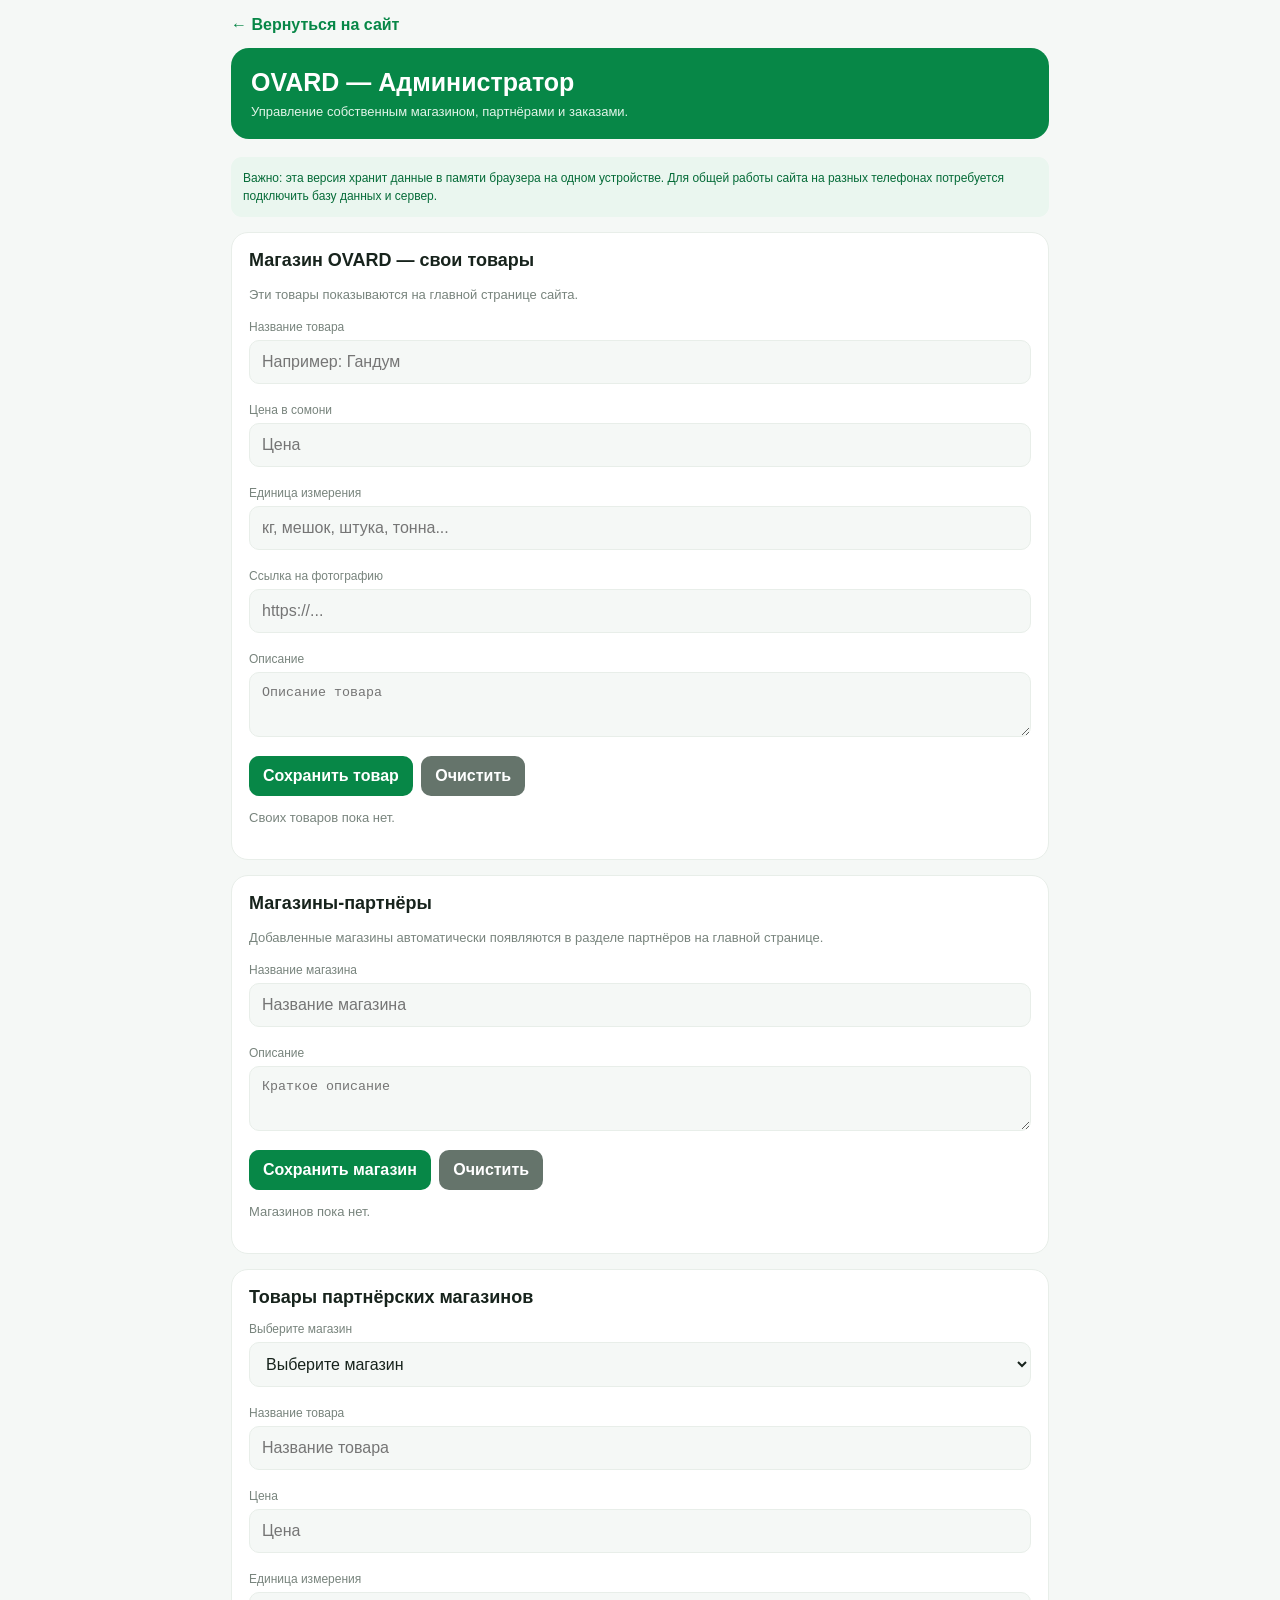
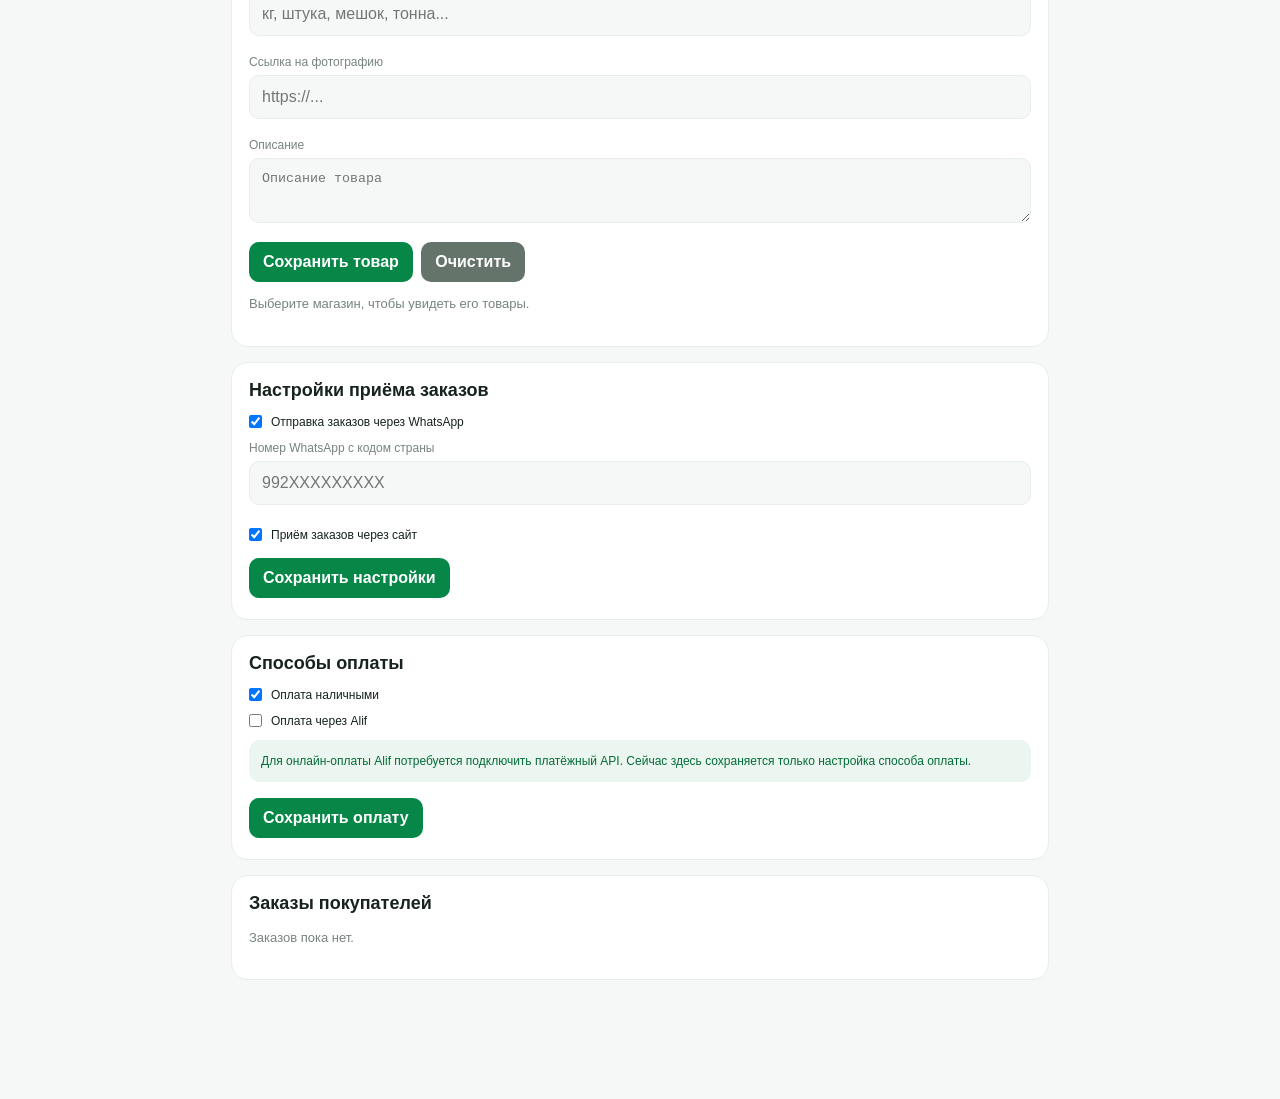
==== commit bf29f4d9: "Update ovard-admin.html" ====
--- a/ovard-admin.html
+++ b/ovard-admin.html
@@ -2,450 +2,597 @@
 <html lang="ru">
 <head>
 <meta charset="UTF-8">
-<meta name="viewport" content="width=device-width,initial-scale=1">
+<meta name="viewport" content="width=device-width, initial-scale=1">
 <meta name="theme-color" content="#078747">
-<title>Ovard — Администратор</title>
+<title>OVARD — Администратор</title>
 <link rel="stylesheet" href="style.css">
 <style>
-.admin-main{max-width:850px;margin:auto;padding:15px}
-.admin-head{background:#075f37;color:white;padding:22px;border-radius:18px;margin-bottom:18px}
-.admin-head .brand{color:white}
-.admin-head h1{color:white;font-size:27px}
-.admin-box{background:white;color:#17251e;padding:18px;border-radius:16px;border:1px solid #e5eee9;margin:14px 0}
-.admin-box input,.admin-box select,.admin-box textarea{
- width:100%;padding:12px;border:1px solid #e5eee9;border-radius:10px;margin:7px 0 12px
-}
-.admin-box button{background:#078747;color:white;border:0;padding:11px 15px;border-radius:10px;font-weight:bold}
-.admin-box label{font-weight:bold;display:block;margin-top:8px}
-.admin-shop{display:flex;align-items:center;gap:10px;padding:12px 0;border-bottom:1px solid #e5eee9;flex-wrap:wrap}
-.admin-shop .grow{flex:1;min-width:120px}
-.admin-shop button{padding:8px 10px}
-.danger{background:#d93636!important}
-.admin-image{width:65px;height:65px;object-fit:cover;border-radius:10px;background:#e9f8f0}
-.admin-check{display:flex!important;align-items:center;gap:10px;padding:10px;border:1px solid #e5eee9;border-radius:10px}
-.admin-check input{width:auto;margin:0}
-.admin-note{background:#fff6df;padding:12px;border-radius:10px;color:#76551c;font-size:13px;line-height:1.5}
+.admin-wrap{max-width:850px;margin:auto;padding:16px}
+.admin-header{padding:20px;background:var(--green);color:white;border-radius:18px;margin-bottom:18px}
+.admin-header h1{margin:0 0 7px;font-size:25px}
+.admin-header p{margin:0;font-size:13px;color:#e1f4e8}
+.admin-section{padding:17px;margin:15px 0;background:var(--card);border:1px solid var(--line);border-radius:17px}
+.admin-section h2{font-size:18px;margin:0 0 14px}
+.admin-section input,.admin-section textarea,.admin-section select{width:100%;padding:12px;margin:6px 0 11px;border:1px solid var(--line);border-radius:10px;background:var(--bg);color:var(--text)}
+.admin-section textarea{min-height:65px}
+.admin-section label{display:block;font-size:12px;color:var(--muted);margin-top:8px}
+.admin-button{padding:11px 14px;border:0;border-radius:10px;background:var(--green);color:white;font-weight:700;margin:4px 4px 4px 0}
+.admin-button.secondary{background:#65746b}
+.admin-button.danger{background:#c64444}
+.admin-button.small{padding:8px 10px;font-size:12px}
+.admin-item{padding:13px 0;border-bottom:1px solid var(--line)}
+.admin-item:last-child{border-bottom:0}
+.admin-item strong{display:block;margin-bottom:5px;font-size:14px}
+.admin-item p{margin:4px 0;color:var(--muted);font-size:12px}
+.admin-row{display:flex;gap:8px;flex-wrap:wrap;margin-top:8px}
+.admin-check{display:flex!important;align-items:center;gap:9px;margin:12px 0!important;color:var(--text)!important}
+.admin-check input{width:auto!important;margin:0!important}
+.admin-note{padding:12px;background:var(--green-soft);color:var(--green-dark);border-radius:11px;font-size:12px;line-height:1.5}
+.admin-back{display:inline-block;margin-bottom:14px;color:var(--green);font-weight:700;text-decoration:none}
+.admin-status{font-weight:700;color:var(--green)}
 </style>
 </head>
 <body>
 
-<main class="admin-main">
-<div class="admin-head">
- <div class="brand">
-  <span class="logo-mark"><span>✓</span></span>
-  <span>Ovard</span>
- </div>
- <h1>Панель администратора</h1>
- <p>Управление магазинами, товарами и заказами</p>
- <a href="index.html" style="color:white">← Открыть сайт</a>
+<div class="admin-wrap">
+
+<a class="admin-back" href="index.html">← Вернуться на сайт</a>
+
+<header class="admin-header">
+  <h1>OVARD — Администратор</h1>
+  <p>Управление собственным магазином, партнёрами и заказами.</p>
+</header>
+
+<div class="admin-note">
+  Важно: эта версия хранит данные в памяти браузера на одном устройстве.
+  Для общей работы сайта на разных телефонах потребуется подключить базу данных и сервер.
 </div>
 
-<div class="admin-box">
- <h2>Регион доставки</h2>
- <label>Активный город / район</label>
- <input id="city" placeholder="Фархор, Таджикистан">
- <button id="saveCity">Сохранить регион</button>
- <p class="muted">Стоимость доставки зависит от веса и расстояния по дороге.</p>
+<section class="admin-section">
+  <h2>Магазин OVARD — свои товары</h2>
+  <p class="section-note">Эти товары показываются на главной странице сайта.</p>
+
+  <input id="ownId" type="hidden">
+
+  <label>Название товара</label>
+  <input id="ownName" placeholder="Например: Гандум">
+
+  <label>Цена в сомони</label>
+  <input id="ownPrice" type="number" min="0" placeholder="Цена">
+
+  <label>Единица измерения</label>
+  <input id="ownUnit" placeholder="кг, мешок, штука, тонна...">
+
+  <label>Ссылка на фотографию</label>
+  <input id="ownImage" placeholder="https://...">
+
+  <label>Описание</label>
+  <textarea id="ownDescription" placeholder="Описание товара"></textarea>
+
+  <button class="admin-button" onclick="saveOwnProduct()">Сохранить товар</button>
+  <button class="admin-button secondary" onclick="clearOwnForm()">Очистить</button>
+
+  <div id="ownProductList"></div>
+</section>
+
+<section class="admin-section">
+  <h2>Магазины-партнёры</h2>
+  <p class="section-note">Добавленные магазины автоматически появляются в разделе партнёров на главной странице.</p>
+
+  <input id="shopId" type="hidden">
+
+  <label>Название магазина</label>
+  <input id="shopName" placeholder="Название магазина">
+
+  <label>Описание</label>
+  <textarea id="shopDescription" placeholder="Краткое описание"></textarea>
+
+  <button class="admin-button" onclick="saveShop()">Сохранить магазин</button>
+  <button class="admin-button secondary" onclick="clearShopForm()">Очистить</button>
+
+  <div id="shopList"></div>
+</section>
+
+<section class="admin-section">
+  <h2>Товары партнёрских магазинов</h2>
+
+  <label>Выберите магазин</label>
+  <select id="productShop" onchange="renderPartnerProducts()">
+    <option value="">Выберите магазин</option>
+  </select>
+
+  <input id="partnerProductId" type="hidden">
+
+  <label>Название товара</label>
+  <input id="partnerProductName" placeholder="Название товара">
+
+  <label>Цена</label>
+  <input id="partnerProductPrice" type="number" min="0" placeholder="Цена">
+
+  <label>Единица измерения</label>
+  <input id="partnerProductUnit" placeholder="кг, штука, мешок, тонна...">
+
+  <label>Ссылка на фотографию</label>
+  <input id="partnerProductImage" placeholder="https://...">
+
+  <label>Описание</label>
+  <textarea id="partnerProductDescription" placeholder="Описание товара"></textarea>
+
+  <button class="admin-button" onclick="savePartnerProduct()">Сохранить товар</button>
+  <button class="admin-button secondary" onclick="clearPartnerForm()">Очистить</button>
+
+  <div id="partnerProductList"></div>
+</section>
+
+<section class="admin-section">
+  <h2>Настройки приёма заказов</h2>
+
+  <label class="admin-check">
+    <input type="checkbox" id="whatsappEnabled">
+    Отправка заказов через WhatsApp
+  </label>
+
+  <label>Номер WhatsApp с кодом страны</label>
+  <input id="adminPhone" type="tel" placeholder="992XXXXXXXXX">
+
+  <label class="admin-check">
+    <input type="checkbox" id="websiteEnabled">
+    Приём заказов через сайт
+  </label>
+
+  <button class="admin-button" onclick="saveOrderSettings()">Сохранить настройки</button>
+</section>
+
+<section class="admin-section">
+  <h2>Способы оплаты</h2>
+
+  <label class="admin-check">
+    <input type="checkbox" id="cashEnabled">
+    Оплата наличными
+  </label>
+
+  <label class="admin-check">
+    <input type="checkbox" id="alifEnabled">
+    Оплата через Alif
+  </label>
+
+  <p class="admin-note">Для онлайн-оплаты Alif потребуется подключить платёжный API. Сейчас здесь сохраняется только настройка способа оплаты.</p>
+
+  <button class="admin-button" onclick="savePayments()">Сохранить оплату</button>
+</section>
+
+<section class="admin-section">
+  <h2>Заказы покупателей</h2>
+  <div id="ordersList"></div>
+</section>
+
 </div>
 
-<div class="admin-box">
- <h2>Добавить магазин</h2>
- <label>Название магазина</label>
- <input id="shopName" placeholder="Название магазина">
- <label>Описание</label>
- <input id="shopDesc" placeholder="Описание магазина">
- <label>Значок, если нет фотографии</label>
- <input id="shopPhoto" placeholder="Например 🏬">
- <label>Фотография магазина</label>
- <input id="shopImage" type="file" accept="image/*">
- <button id="addShop">+ Добавить магазин</button>
-</div>
-
-<div class="admin-box">
- <h2>Список магазинов</h2>
- <div id="adminShops"></div>
-</div>
-
-<div class="admin-box">
- <h2>Добавить товар</h2>
- <label>Выберите магазин</label>
- <select id="productShop"></select>
- <label>Название товара</label>
- <input id="productName" placeholder="Например: Мука">
- <label>Цена</label>
- <input id="productPrice" type="number" min="0" step="any" placeholder="Цена в сомонӣ">
- <label>Единица измерения</label>
- <select id="unitSelect">
-  <option value="кг">Килограмм (кг)</option>
-  <option value="г">Грамм (г)</option>
-  <option value="тонна">Тонна</option>
-  <option value="шт.">Штука (шт.)</option>
-  <option value="упаковка">Упаковка</option>
-  <option value="мешок">Мешок</option>
-  <option value="литр">Литр</option>
-  <option value="метр">Метр</option>
-  <option value="пачка">Пачка</option>
-  <option value="другое">Другое — написать вручную</option>
- </select>
- <input id="customUnit" placeholder="Напишите свою единицу измерения" class="hidden">
- <label>Описание товара</label>
- <textarea id="productDesc" placeholder="Описание товара"></textarea>
- <label>Фотография товара</label>
- <input id="productImage" type="file" accept="image/*">
- <button id="addProduct">Добавить товар</button>
-</div>
-
-<div class="admin-box">
- <h2>Товары выбранного магазина</h2>
- <div id="adminProducts"></div>
-</div>
-
-<div class="admin-box">
- <h2>Способы оформления заказа</h2>
- <p class="muted">Включай и выключай способы вручную.</p>
- <label class="admin-check"><input type="checkbox" id="whatsapp"> WhatsApp</label>
- <label class="admin-check"><input type="checkbox" id="website"> Через Ovard</label>
- <label class="admin-check"><input type="checkbox" id="phone"> Позвонить</label>
- <label>Номер WhatsApp / телефона</label>
- <input id="contactPhone" placeholder="+992000001606">
- <button id="saveCheckout">Сохранить настройки заказов</button>
-</div>
-
-<div class="admin-box">
- <h2>Способы оплаты</h2>
- <div id="paymentList"></div>
- <label>Добавить способ оплаты</label>
- <input id="paymentName" placeholder="Например: Alif, карта банка">
- <input id="paymentDetails" placeholder="Реквизиты или описание">
- <button id="addPayment">+ Добавить способ оплаты</button>
-</div>
-
-<div class="admin-box">
- <h2>Заказы</h2>
- <div id="adminOrders"></div>
-</div>
-
-<div class="admin-note">
- Важно: эта версия сохраняет данные в браузере данного устройства. Для общей базы между телефонами, получения заказов на другом телефоне и автоматического подтверждения онлайн-платежей потребуется подключить сервер и платёжный API.
-</div>
-</main>
-
 <script>
-const KEY="ovard_v2";
-
-const defaults={
- location:"Фархор, Таджикистан",
- shops:[],cart:[],orders:[],font:"normal",dark:false,language:"ru",
- checkout:{whatsapp:true,website:true,phone:true,phoneNumber:"+992000001606"},
- payments:[
-  {id:1,name:"Наличными при получении",details:"",active:true},
-  {id:2,name:"Alif",details:"Реквизиты уточняются",active:false}
- ]
+const KEY = "ovard_v2";
+
+const baseData = {
+  city:"Фархор",
+  shops:[],
+  ownProducts:[],
+  cart:[],
+  orders:[],
+  settings:{language:"ru",theme:"light",whatsapp:true,website:true,phone:""},
+  payments:{cash:true,alif:false}
 };
 
-let data;
-try{
- data=JSON.parse(localStorage.getItem(KEY))||JSON.parse(JSON.stringify(defaults));
-}catch(e){data=JSON.parse(JSON.stringify(defaults));}
-
-data.shops ||= [];
-data.cart ||= [];
-data.orders ||= [];
-data.checkout ||= {...defaults.checkout};
-data.payments ||= [...defaults.payments];
-
-function save(){
- localStorage.setItem(KEY,JSON.stringify(data));
-}
-
-function esc(v){
- return String(v??"").replace(/[&<>"']/g,c=>({
-  "&":"&amp;","<":"&lt;",">":"&gt;",'"':"&quot;","'":"&#39;"
- })[c]);
-}
-
-function compressImage(file){
- return new Promise((resolve,reject)=>{
-  if(!file){resolve("");return;}
-  if(!file.type.startsWith("image/")){reject("Выберите изображение");return;}
-  const reader=new FileReader();
-  reader.onload=()=>{
-   const img=new Image();
-   img.onload=()=>{
-    const canvas=document.createElement("canvas");
-    const max=900;
-    const scale=Math.min(1,max/Math.max(img.width,img.height));
-    canvas.width=Math.round(img.width*scale);
-    canvas.height=Math.round(img.height*scale);
-    const ctx=canvas.getContext("2d");
-    ctx.drawImage(img,0,0,canvas.width,canvas.height);
-    resolve(canvas.toDataURL("image/jpeg",0.75));
-   };
-   img.onerror=()=>reject("Не удалось прочитать изображение");
-   img.src=reader.result;
+function readData(){
+  try{
+    const saved=JSON.parse(localStorage.getItem(KEY));
+    if(!saved || typeof saved!=="object") return structuredClone(baseData);
+
+    const result={...structuredClone(baseData),...saved};
+    result.shops=Array.isArray(result.shops)?result.shops:[];
+    result.ownProducts=Array.isArray(result.ownProducts)?result.ownProducts:[];
+    result.orders=Array.isArray(result.orders)?result.orders:[];
+    result.settings={...baseData.settings,...(result.settings||{})};
+    result.payments={...baseData.payments,...(result.payments||{})};
+
+    result.shops.forEach(shop=>{
+      if(!Array.isArray(shop.products)) shop.products=[];
+      if(shop.active===undefined) shop.active=true;
+    });
+
+    return result;
+  }catch(e){
+    return structuredClone(baseData);
+  }
+}
+
+let data=readData();
+
+function saveData(){
+  localStorage.setItem(KEY,JSON.stringify(data));
+}
+
+function id(){
+  return Date.now()+Math.floor(Math.random()*1000);
+}
+
+function esc(value){
+  return String(value??"").replace(/[&<>"']/g,c=>({
+    "&":"&amp;","<":"&lt;",">":"&gt;",'"':"&quot;","'":"&#039;"
+  })[c]);
+}
+
+function money(value){
+  return (Number(value)||0).toLocaleString("ru-RU")+" сомони";
+}
+
+function renderOwnProducts(){
+  const box=document.getElementById("ownProductList");
+  if(!data.ownProducts.length){
+    box.innerHTML='<p class="section-note">Своих товаров пока нет.</p>';
+    return;
+  }
+
+  box.innerHTML=data.ownProducts.map(p=>`
+    <div class="admin-item">
+      <strong>${esc(p.name)}</strong>
+      <p>${money(p.price)} / ${esc(p.unit||"шт.")}</p>
+      <p>${p.active===false?"Скрыт":"Показывается на сайте"}</p>
+      <div class="admin-row">
+        <button class="admin-button small" onclick="editOwnProduct('${esc(p.id)}')">Изменить</button>
+        <button class="admin-button small secondary" onclick="toggleOwnProduct('${esc(p.id)}')">${p.active===false?"Показать":"Скрыть"}</button>
+        <button class="admin-button small danger" onclick="deleteOwnProduct('${esc(p.id)}')">Удалить</button>
+      </div>
+    </div>
+  `).join("");
+}
+
+function clearOwnForm(){
+  ["ownId","ownName","ownPrice","ownUnit","ownImage","ownDescription"].forEach(id=>{
+    document.getElementById(id).value="";
+  });
+}
+
+function saveOwnProduct(){
+  const name=document.getElementById("ownName").value.trim();
+  const price=document.getElementById("ownPrice").value;
+  const unit=document.getElementById("ownUnit").value.trim();
+  const image=document.getElementById("ownImage").value.trim();
+  const description=document.getElementById("ownDescription").value.trim();
+  const oldId=document.getElementById("ownId").value;
+
+  if(!name || price===""){
+    alert("Введите название и цену товара.");
+    return;
+  }
+
+  const product={
+    id:oldId||String(id()),
+    name,price:Number(price),
+    unit:unit||"шт.",
+    image,description,
+    active:true
   };
-  reader.onerror=()=>reject("Ошибка загрузки фотографии");
-  reader.readAsDataURL(file);
- });
-}
-
-function render(){
- document.getElementById("city").value=data.location||"";
- renderShops();
- renderProducts();
- renderCheckout();
- renderPayments();
- renderOrders();
+
+  if(oldId){
+    const index=data.ownProducts.findIndex(p=>String(p.id)===oldId);
+    if(index!==-1){
+      product.active=data.ownProducts[index].active!==false;
+      data.ownProducts[index]=product;
+    }
+  }else{
+    data.ownProducts.unshift(product);
+  }
+
+  saveData();
+  clearOwnForm();
+  renderOwnProducts();
+  alert("Товар сохранён.");
+}
+
+function editOwnProduct(productId){
+  const p=data.ownProducts.find(x=>String(x.id)===String(productId));
+  if(!p)return;
+
+  document.getElementById("ownId").value=p.id;
+  document.getElementById("ownName").value=p.name||"";
+  document.getElementById("ownPrice").value=p.price??"";
+  document.getElementById("ownUnit").value=p.unit||"";
+  document.getElementById("ownImage").value=p.image||"";
+  document.getElementById("ownDescription").value=p.description||"";
+  window.scrollTo({top:0,behavior:"smooth"});
+}
+
+function toggleOwnProduct(productId){
+  const p=data.ownProducts.find(x=>String(x.id)===String(productId));
+  if(!p)return;
+  p.active=p.active===false;
+  saveData();
+  renderOwnProducts();
+}
+
+function deleteOwnProduct(productId){
+  if(!confirm("Удалить этот товар?"))return;
+  data.ownProducts=data.ownProducts.filter(p=>String(p.id)!==String(productId));
+  saveData();
+  renderOwnProducts();
 }
 
 function renderShops(){
- const list=document.getElementById("adminShops");
- const select=document.getElementById("productShop");
- list.innerHTML="";
- const old=select.value;
- select.innerHTML="";
-
- data.shops.forEach(s=>{
-  const opt=document.createElement("option");
-  opt.value=s.id;
-  opt.textContent=s.name;
-  select.appendChild(opt);
-
-  const row=document.createElement("div");
-  row.className="admin-shop";
-  row.innerHTML=`
-   ${s.image?`<img class="admin-image" src="${s.image}">`:`<span class="admin-image" style="display:grid;place-items:center;font-size:30px">${esc(s.photo||"🏬")}</span>`}
-   <div class="grow"><b>${esc(s.name)}</b><br><small>${esc(s.desc||"")}</small></div>
-   <button data-toggle="${s.id}">${s.active?"Активен":"Скрыт"}</button>
-   <button data-edit="${s.id}">✎</button>
-   <button class="danger" data-delete="${s.id}">×</button>`;
-  list.appendChild(row);
- });
-
- if([...select.options].some(o=>o.value===old))select.value=old;
- if(!data.shops.length)list.innerHTML="<p class='muted'>Магазинов пока нет.</p>";
-}
-
-function renderProducts(){
- const id=Number(document.getElementById("productShop").value);
- const shop=data.shops.find(s=>s.id===id);
- const box=document.getElementById("adminProducts");
- box.innerHTML="";
- if(!shop){box.innerHTML="<p class='muted'>Сначала добавьте магазин.</p>";return;}
-
- (shop.products||[]).forEach((p,i)=>{
-  const row=document.createElement("div");
-  row.className="admin-shop";
-  row.innerHTML=`
-   ${p.image?`<img class="admin-image" src="${p.image}">`:`<span class="admin-image" style="display:grid;place-items:center;font-size:30px">🛍️</span>`}
-   <div class="grow">
-    <b>${esc(p.name)}</b><br>
-    <small>${Number(p.price).toFixed(2)} сомонӣ / ${esc(p.unit||"шт.")}</small>
-   </div>
-   <button data-product-edit="${i}">✎</button>
-   <button class="danger" data-product-delete="${i}">×</button>`;
-  box.appendChild(row);
- });
- if(!shop.products.length)box.innerHTML="<p class='muted'>Товаров пока нет.</p>";
-}
-
-function renderCheckout(){
- const c=data.checkout;
- document.getElementById("whatsapp").checked=!!c.whatsapp;
- document.getElementById("website").checked=!!c.website;
- document.getElementById("phone").checked=!!c.phone;
- document.getElementById("contactPhone").value=c.phoneNumber||"";
-}
-
-function renderPayments(){
- const box=document.getElementById("paymentList");
- box.innerHTML="";
- data.payments.forEach(p=>{
-  const row=document.createElement("div");
-  row.className="admin-shop";
-  row.innerHTML=`
-   <div class="grow"><b>${esc(p.name)}</b><br><small>${esc(p.details||"")}</small></div>
-   <button data-payment-toggle="${p.id}">${p.active?"Включён":"Выключен"}</button>
-   <button class="danger" data-payment-delete="${p.id}">×</button>`;
-  box.appendChild(row);
- });
+  const box=document.getElementById("shopList");
+  const select=document.getElementById("productShop");
+  const selected=select.value;
+
+  if(!data.shops.length){
+    box.innerHTML='<p class="section-note">Магазинов пока нет.</p>';
+  }else{
+    box.innerHTML=data.shops.map(shop=>`
+      <div class="admin-item">
+        <strong>${esc(shop.name)}</strong>
+        <p>${esc(shop.description||"")}</p>
+        <p>${shop.active===false?"Скрыт":"Активен"}</p>
+        <div class="admin-row">
+          <button class="admin-button small" onclick="editShop(${Number(shop.id)})">Изменить</button>
+          <button class="admin-button small secondary" onclick="toggleShop(${Number(shop.id)})">${shop.active===false?"Показать":"Скрыть"}</button>
+          <button class="admin-button small danger" onclick="deleteShop(${Number(shop.id)})">Удалить</button>
+        </div>
+      </div>
+    `).join("");
+  }
+
+  select.innerHTML='<option value="">Выберите магазин</option>'+
+    data.shops.map(shop=>`
+      <option value="${Number(shop.id)}">${esc(shop.name)}</option>
+    `).join("");
+
+  if(data.shops.some(shop=>String(shop.id)===selected)){
+    select.value=selected;
+  }
+}
+
+function clearShopForm(){
+  document.getElementById("shopId").value="";
+  document.getElementById("shopName").value="";
+  document.getElementById("shopDescription").value="";
+}
+
+function saveShop(){
+  const name=document.getElementById("shopName").value.trim();
+  const description=document.getElementById("shopDescription").value.trim();
+  const oldId=document.getElementById("shopId").value;
+
+  if(!name){
+    alert("Введите название магазина.");
+    return;
+  }
+
+  if(oldId){
+    const shop=data.shops.find(s=>String(s.id)===oldId);
+    if(shop){
+      shop.name=name;
+      shop.description=description;
+    }
+  }else{
+    data.shops.push({
+      id:id(),name,description,active:true,products:[]
+    });
+  }
+
+  saveData();
+  clearShopForm();
+  renderShops();
+  alert("Магазин сохранён. На главной странице он появится после обновления сайта.");
+}
+
+function editShop(shopId){
+  const shop=data.shops.find(s=>Number(s.id)===Number(shopId));
+  if(!shop)return;
+
+  document.getElementById("shopId").value=shop.id;
+  document.getElementById("shopName").value=shop.name||"";
+  document.getElementById("shopDescription").value=shop.description||"";
+  window.scrollTo({top:0,behavior:"smooth"});
+}
+
+function toggleShop(shopId){
+  const shop=data.shops.find(s=>Number(s.id)===Number(shopId));
+  if(!shop)return;
+  shop.active=shop.active===false;
+  saveData();
+  renderShops();
+}
+
+function deleteShop(shopId){
+  if(!confirm("Удалить магазин и его товары?"))return;
+  data.shops=data.shops.filter(s=>Number(s.id)!==Number(shopId));
+  saveData();
+  renderShops();
+  renderPartnerProducts();
+}
+
+function clearPartnerForm(){
+  ["partnerProductId","partnerProductName","partnerProductPrice",
+   "partnerProductUnit","partnerProductImage","partnerProductDescription"]
+  .forEach(id=>document.getElementById(id).value="");
+}
+
+function savePartnerProduct(){
+  const shopId=Number(document.getElementById("productShop").value);
+  const shop=data.shops.find(s=>Number(s.id)===shopId);
+
+  if(!shop){
+    alert("Сначала выберите магазин.");
+    return;
+  }
+
+  const name=document.getElementById("partnerProductName").value.trim();
+  const price=document.getElementById("partnerProductPrice").value;
+  const oldId=document.getElementById("partnerProductId").value;
+
+  if(!name || price===""){
+    alert("Введите название и цену товара.");
+    return;
+  }
+
+  const product={
+    id:oldId||String(id()),
+    name,
+    price:Number(price),
+    unit:document.getElementById("partnerProductUnit").value.trim()||"шт.",
+    image:document.getElementById("partnerProductImage").value.trim(),
+    description:document.getElementById("partnerProductDescription").value.trim(),
+    active:true
+  };
+
+  if(oldId){
+    const index=shop.products.findIndex(p=>String(p.id)===oldId);
+    if(index!==-1){
+      product.active=shop.products[index].active!==false;
+      shop.products[index]=product;
+    }
+  }else{
+    shop.products.unshift(product);
+  }
+
+  saveData();
+  clearPartnerForm();
+  renderPartnerProducts();
+  alert("Товар сохранён.");
+}
+
+function renderPartnerProducts(){
+  const box=document.getElementById("partnerProductList");
+  const shopId=Number(document.getElementById("productShop").value);
+  const shop=data.shops.find(s=>Number(s.id)===shopId);
+
+  if(!shop){
+    box.innerHTML='<p class="section-note">Выберите магазин, чтобы увидеть его товары.</p>';
+    return;
+  }
+
+  if(!shop.products.length){
+    box.innerHTML='<p class="section-note">В этом магазине пока нет товаров.</p>';
+    return;
+  }
+
+  box.innerHTML=shop.products.map(p=>`
+    <div class="admin-item">
+      <strong>${esc(p.name)}</strong>
+      <p>${money(p.price)} / ${esc(p.unit||"шт.")}</p>
+      <p>${p.active===false?"Скрыт":"Активен"}</p>
+      <div class="admin-row">
+        <button class="admin-button small" onclick="editPartnerProduct('${esc(p.id)}')">Изменить</button>
+        <button class="admin-button small secondary" onclick="togglePartnerProduct('${esc(p.id)}')">${p.active===false?"Показать":"Скрыть"}</button>
+        <button class="admin-button small danger" onclick="deletePartnerProduct('${esc(p.id)}')">Удалить</button>
+      </div>
+    </div>
+  `).join("");
+}
+
+function editPartnerProduct(productId){
+  const shop=data.shops.find(s=>Number(s.id)===Number(document.getElementById("productShop").value));
+  const p=shop?.products.find(x=>String(x.id)===String(productId));
+  if(!p)return;
+
+  document.getElementById("partnerProductId").value=p.id;
+  document.getElementById("partnerProductName").value=p.name||"";
+  document.getElementById("partnerProductPrice").value=p.price??"";
+  document.getElementById("partnerProductUnit").value=p.unit||"";
+  document.getElementById("partnerProductImage").value=p.image||"";
+  document.getElementById("partnerProductDescription").value=p.description||"";
+  window.scrollTo({top:document.getElementById("productShop").offsetTop,behavior:"smooth"});
+}
+
+function togglePartnerProduct(productId){
+  const shop=data.shops.find(s=>Number(s.id)===Number(document.getElementById("productShop").value));
+  const p=shop?.products.find(x=>String(x.id)===String(productId));
+  if(!p)return;
+  p.active=p.active===false;
+  saveData();
+  renderPartnerProducts();
+}
+
+function deletePartnerProduct(productId){
+  const shop=data.shops.find(s=>Number(s.id)===Number(document.getElementById("productShop").value));
+  if(!shop || !confirm("Удалить товар?"))return;
+  shop.products=shop.products.filter(p=>String(p.id)!==String(productId));
+  saveData();
+  renderPartnerProducts();
+}
+
+function saveOrderSettings(){
+  data.settings.whatsapp=document.getElementById("whatsappEnabled").checked;
+  data.settings.website=document.getElementById("websiteEnabled").checked;
+  data.settings.phone=document.getElementById("adminPhone").value.trim();
+  saveData();
+  alert("Настройки сохранены.");
+}
+
+function savePayments(){
+  data.payments.cash=document.getElementById("cashEnabled").checked;
+  data.payments.alif=document.getElementById("alifEnabled").checked;
+  saveData();
+  alert("Настройки оплаты сохранены.");
 }
 
 function renderOrders(){
- const box=document.getElementById("adminOrders");
- box.innerHTML="";
- if(!data.orders.length){
-  box.innerHTML="<p class='muted'>Заказов пока нет.</p>";return;
- }
- data.orders.forEach(o=>{
-  const row=document.createElement("div");
-  row.className="admin-shop";
-  row.style.display="block";
-  row.innerHTML=`
-   <b>Заказ №${o.id}</b>
-   <p>${esc(o.date)} · ${esc(o.status)}</p>
-   <p>Клиент: ${esc(o.name)} · ${esc(o.phone)}</p>
-   <p>Адрес: ${esc(o.address)}</p>
-   <p>Сумма: ${Number(o.total).toFixed(2)} сомонӣ</p>
-   <p>Оплата: ${esc(o.payment)}</p>
-   <button data-order-status="${o.id}">Изменить статус</button>
-   <button class="danger" data-order-delete="${o.id}">Удалить</button>`;
-  box.appendChild(row);
- });
-}
-
-document.getElementById("saveCity").onclick=()=>{
- data.location=document.getElementById("city").value.trim()||"Фархор, Таджикистан";
- save();alert("Регион сохранён");
-};
-
-document.getElementById("addShop").onclick=async()=>{
- const name=document.getElementById("shopName").value.trim();
- if(!name)return alert("Введите название магазина");
- try{
-  const image=await compressImage(document.getElementById("shopImage").files[0]);
-  data.shops.push({
-   id:Date.now(),name,
-   desc:document.getElementById("shopDesc").value.trim(),
-   photo:document.getElementById("shopPhoto").value.trim()||"🏬",
-   image,active:true,products:[]
-  });
-  ["shopName","shopDesc","shopPhoto","shopImage"].forEach(id=>document.getElementById(id).value="");
-  save();render();
- }catch(e){alert(e);}
-};
-
-document.getElementById("productShop").onchange=renderProducts;
-
-document.getElementById("unitSelect").onchange=e=>{
- document.getElementById("customUnit").classList.toggle("hidden",e.target.value!=="другое");
-};
-
-document.getElementById("addProduct").onclick=async()=>{
- const shop=data.shops.find(s=>s.id===Number(document.getElementById("productShop").value));
- const name=document.getElementById("productName").value.trim();
- const priceField=document.getElementById("productPrice").value;
- const price=Number(priceField);
- let unit=document.getElementById("unitSelect").value;
- if(unit==="другое")unit=document.getElementById("customUnit").value.trim();
-
- if(!shop||!name||priceField===""||!Number.isFinite(price)||price<0||!unit){
-  return alert("Заполните название, цену и единицу измерения");
- }
-
- try{
-  const image=await compressImage(document.getElementById("productImage").files[0]);
-  shop.products.push({
-   id:Date.now(),name,price,unit,
-   desc:document.getElementById("productDesc").value.trim(),
-   image,active:true
-  });
-  ["productName","productPrice","customUnit","productDesc","productImage"].forEach(id=>document.getElementById(id).value="");
-  document.getElementById("unitSelect").value="кг";
-  document.getElementById("customUnit").classList.add("hidden");
-  save();renderProducts();
- }catch(e){alert(e);}
-};
-
-document.getElementById("adminShops").onclick=e=>{
- const b=e.target.closest("button");if(!b)return;
- const id=Number(b.dataset.toggle||b.dataset.edit||b.dataset.delete);
- const shop=data.shops.find(s=>s.id===id);if(!shop)return;
-
- if(b.dataset.toggle)shop.active=!shop.active;
-
- if(b.dataset.edit){
-  const n=prompt("Название магазина",shop.name);
-  if(n===null)return;
-  const d=prompt("Описание магазина",shop.desc);
-  if(d===null)return;
-  shop.name=n.trim()||shop.name;
-  shop.desc=d;
- }
-
- if(b.dataset.delete){
-  if(!confirm("Удалить магазин и его товары?"))return;
-  data.shops=data.shops.filter(s=>s.id!==id);
- }
- save();render();
-};
-
-document.getElementById("adminProducts").onclick=e=>{
- const b=e.target.closest("button");if(!b)return;
- const shop=data.shops.find(s=>s.id===Number(document.getElementById("productShop").value));
- if(!shop)return;
- const i=Number(b.dataset.productDelete??b.dataset.productEdit);
- const p=shop.products[i];if(!p)return;
-
- if(b.dataset.productDelete){
-  if(!confirm("Удалить товар?"))return;
-  shop.products.splice(i,1);
- }
- if(b.dataset.productEdit){
-  const name=prompt("Название товара",p.name);
-  if(name===null)return;
-  const price=prompt("Цена",p.price);
-  if(price===null)return;
-  const unit=prompt("Единица измерения",p.unit);
-  if(unit===null)return;
-  if(!name.trim()||price===""||!Number.isFinite(Number(price))||Number(price)<0)return alert("Проверьте данные");
-  p.name=name.trim();p.price=Number(price);p.unit=unit.trim()||p.unit;
- }
- save();renderProducts();
-};
-
-document.getElementById("saveCheckout").onclick=()=>{
- data.checkout={
-  whatsapp:document.getElementById("whatsapp").checked,
-  website:document.getElementById("website").checked,
-  phone:document.getElementById("phone").checked,
-  phoneNumber:document.getElementById("contactPhone").value.trim()
- };
- save();alert("Настройки заказов сохранены");
-};
-
-document.getElementById("addPayment").onclick=()=>{
- const name=document.getElementById("paymentName").value.trim();
- if(!name)return alert("Введите название способа оплаты");
- data.payments.push({
-  id:Date.now(),name,
-  details:document.getElementById("paymentDetails").value.trim(),
-  active:true
- });
- document.getElementById("paymentName").value="";
- document.getElementById("paymentDetails").value="";
- save();renderPayments();
-};
-
-document.getElementById("paymentList").onclick=e=>{
- const b=e.target.closest("button");if(!b)return;
- const id=Number(b.dataset.paymentToggle||b.dataset.paymentDelete);
- const p=data.payments.find(x=>x.id===id);if(!p)return;
- if(b.dataset.paymentToggle)p.active=!p.active;
- if(b.dataset.paymentDelete){
-  if(!confirm("Удалить способ оплаты?"))return;
-  data.payments=data.payments.filter(x=>x.id!==id);
- }
- save();renderPayments();
-};
-
-document.getElementById("adminOrders").onclick=e=>{
- const b=e.target.closest("button");if(!b)return;
- const id=Number(b.dataset.orderStatus||b.dataset.orderDelete);
- const order=data.orders.find(o=>o.id===id);if(!order)return;
- if(b.dataset.orderStatus){
-  const status=prompt("Статус заказа: Новый / Принят / Доставляется / Выполнен / Отменён",order.status);
-  if(status===null)return;
+  const box=document.getElementById("ordersList");
+
+  if(!data.orders.length){
+    box.innerHTML='<p class="section-note">Заказов пока нет.</p>';
+    return;
+  }
+
+  box.innerHTML=data.orders.map(order=>`
+    <div class="admin-item">
+      <strong>Заказ №${esc(order.id)}</strong>
+      <p>Покупатель: ${esc(order.name)}</p>
+      <p>Телефон: ${esc(order.phone)}</p>
+      <p>Адрес: ${esc(order.address)}</p>
+      <p>Дата: ${esc(order.date)}</p>
+      <p>Товары: ${(order.items||[]).map(item=>
+        `${esc(item.name)} × ${Number(item.quantity)}`
+      ).join(", ")}</p>
+      <p>Сумма: <strong>${money(order.total)}</strong></p>
+      <label>Статус заказа</label>
+      <select onchange="changeOrderStatus(${Number(order.id)},this.value)">
+        ${["Новый","Подтверждён","В доставке","Выполнен","Отменён"].map(status=>
+          `<option ${order.status===status?"selected":""}>${status}</option>`
+        ).join("")}
+      </select>
+      <div class="admin-row">
+        <button class="admin-button small danger" onclick="deleteOrder(${Number(order.id)})">Удалить заказ</button>
+      </div>
+    </div>
+  `).join("");
+}
+
+function changeOrderStatus(orderId,status){
+  const order=data.orders.find(o=>Number(o.id)===Number(orderId));
+  if(!order)return;
   order.status=status;
- }
- if(b.dataset.orderDelete){
+  saveData();
+}
+
+function deleteOrder(orderId){
   if(!confirm("Удалить заказ?"))return;
-  data.orders=data.orders.filter(o=>o.id!==id);
- }
- save();renderOrders();
-};
-
-render();
+  data.orders=data.orders.filter(o=>Number(o.id)!==Number(orderId));
+  saveData();
+  renderOrders();
+}
+
+function initAdmin(){
+  document.getElementById("whatsappEnabled").checked=!!data.settings.whatsapp;
+  document.getElementById("websiteEnabled").checked=!!data.settings.website;
+  document.getElementById("adminPhone").value=data.settings.phone||"";
+  document.getElementById("cashEnabled").checked=!!data.payments.cash;
+  document.getElementById("alifEnabled").checked=!!data.payments.alif;
+
+  renderOwnProducts();
+  renderShops();
+  renderPartnerProducts();
+  renderOrders();
+}
+
+initAdmin();
 </script>
 </body>
 </html>
--- a/style.css
+++ b/style.css
@@ -1,277 +1,892 @@
-:root{
- --green:#078747;
- --deep:#056638;
- --pale:#e9f8f0;
- --ink:#17251e;
- --muted:#718078;
- --line:#e5eee9;
- --bg:#f6faf7;
-}
-*{box-sizing:border-box}
-html{scroll-behavior:smooth}
-body{
- margin:0;background:var(--bg);color:var(--ink);
- font-family:Arial,sans-serif;font-size:16px;padding-bottom:82px
-}
-button,input,select{font:inherit}
-button{cursor:pointer}
-.hidden{display:none!important}
-
-.topbar{
- height:76px;background:#fff;display:flex;align-items:center;
- justify-content:space-between;padding:0 5%;gap:12px;
- position:sticky;top:0;z-index:5;border-bottom:1px solid var(--line)
-}
-.brand{
- display:flex;align-items:center;gap:9px;text-decoration:none;
- color:var(--green);font-size:30px;font-weight:900;letter-spacing:-1.5px
-}
-.logo-mark{
- width:39px;height:39px;border-radius:50%;background:var(--green);
- display:inline-grid;place-items:center;color:white;flex-shrink:0
-}
-.logo-mark span{font-size:25px;font-weight:900;line-height:1;transform:translateY(-1px)}
-.location{
- border:0;background:var(--pale);color:var(--deep);
- border-radius:22px;padding:11px 15px;font-weight:700
-}
-.menu-btn{
- border:0;background:#f1f6f3;border-radius:12px;
- width:43px;height:43px;font-size:23px;color:var(--ink)
-}
-main{max-width:1100px;margin:auto;padding:18px}
-.hero{
- min-height:300px;border-radius:25px;
- background:linear-gradient(110deg,#e7f8ef,#bfead2 65%,#e6f8ef);
- display:flex;overflow:hidden;position:relative;padding:36px;align-items:center
-}
-.hero-copy{max-width:64%;position:relative;z-index:2}
-.eyebrow,.promo-label{
- font-size:11px;letter-spacing:1.6px;font-weight:800;color:var(--green)
-}
-h1{
- font-size:clamp(28px,5vw,48px);line-height:1.1;
- margin:12px 0;color:#104b30;letter-spacing:-1.2px
-}
-.hero-sub{font-size:17px;line-height:1.5;color:#375a48;max-width:440px}
-.hero-btn,.search-wrap button,.wide-btn{
- background:var(--green);color:white;border:0;
- border-radius:14px;padding:14px 20px;font-weight:800
-}
-.hero-btn span{padding-left:14px}
-.hero-art{
- position:absolute;right:5%;bottom:0;width:34%;height:90%;
- display:flex;align-items:center;justify-content:center
-}
-.art-circle{
- position:absolute;width:230px;height:230px;border-radius:50%;background:#a1dfbb
-}
-.art-box{
- position:relative;background:linear-gradient(145deg,#fff,#d7f1e2);
- border:2px solid white;box-shadow:0 15px 35px #286b4730;
- border-radius:20px;width:145px;height:125px;
- display:grid;place-items:center;transform:rotate(-7deg)
-}
-.art-box span{font-size:65px;color:var(--green);font-weight:900}
-.art-leaf{position:absolute;right:3%;top:12%;font-size:52px;color:white}
-
-.search-wrap{
- display:flex;align-items:center;gap:12px;background:white;
- border:1px solid var(--line);border-radius:17px;
- padding:8px 9px 8px 17px;margin:18px 0 26px;
- box-shadow:0 5px 15px #163d2410
-}
-.search-wrap>span{font-size:28px;color:var(--green)}
-.search-wrap input{border:0;outline:0;flex:1;min-width:0;padding:10px}
-.search-wrap button{padding:12px 24px}
-
-.section{margin:26px 0}
-.section-head{
- display:flex;align-items:center;justify-content:space-between;
- gap:12px;margin-bottom:15px
-}
-h2{font-size:24px;margin:0}
-.text-btn{border:0;background:transparent;color:var(--green);font-weight:800}
-
-.shop-strip{
- display:flex;gap:13px;overflow-x:auto;padding:3px 2px 13px;
- scroll-snap-type:x mandatory;scrollbar-width:thin
-}
-.shop-tile{
- flex:0 0 112px;min-width:0;border:1px solid var(--line);
- border-radius:17px;background:white;padding:10px 7px;
- text-align:center;color:var(--ink);scroll-snap-align:start;
- box-shadow:0 4px 12px #153e2410
-}
-.shop-tile:first-child{border:2px solid var(--green);background:var(--pale)}
-.shop-tile img,.shop-tile .shop-emoji{
- width:65px;height:65px;border-radius:14px;object-fit:cover;
- display:grid;place-items:center;margin:0 auto 8px;
- background:#e9f8f0;font-size:34px
-}
-.shop-tile strong{font-size:12px;display:block;line-height:1.3}
-.shop-list{display:grid;gap:12px}
-.shop-list-card{
- display:flex;align-items:center;gap:14px;background:white;
- border:1px solid var(--line);border-radius:16px;padding:12px;
- color:var(--ink);width:100%;text-align:left
-}
-.shop-list-card img,.shop-list-card .shop-emoji{
- width:75px;height:75px;border-radius:12px;object-fit:cover;
- display:grid;place-items:center;background:#e9f8f0;font-size:35px
-}
-.shop-list-card .grow{flex:1}
-.shop-list-card small{display:block;color:var(--muted);margin-top:5px}
-
-.promo{
- display:flex;justify-content:space-between;align-items:center;
- background:#087d45;color:white;border-radius:22px;
- padding:24px 30px;margin:30px 0
-}
-.promo h2{font-size:25px;margin:8px 0}
-.promo p{max-width:500px;color:#e0f6e9;line-height:1.5}
-.promo-label{color:#b9f0ce}
-.promo-icon{
- border:2px solid #ffffff70;border-radius:50%;width:90px;height:90px;
- display:grid;place-items:center
-}
-.promo-icon .logo-mark{background:white}
-.promo-icon .logo-mark span{color:var(--green)}
-
-.shop-cover{
- width:100%;height:180px;border-radius:17px;overflow:hidden;
- background:#e9f8f0;display:grid;place-items:center;font-size:65px;
- margin-bottom:12px
-}
-.shop-cover img{width:100%;height:100%;object-fit:cover}
-.product-grid{display:grid;grid-template-columns:repeat(2,1fr);gap:12px}
-.product-card{
- background:white;border:1px solid var(--line);
- padding:12px;border-radius:16px;min-width:0
-}
-.product-card img{
- width:100%;height:145px;object-fit:cover;border-radius:11px;
- background:#f0f6f2
-}
-.product-placeholder{
- height:145px;border-radius:11px;background:#e9f8f0;
- display:grid;place-items:center;font-size:45px
-}
-.product-card strong{display:block;margin-top:9px}
-.product-card p{margin:7px 0;color:var(--green);font-weight:800}
-.product-card button{
- background:var(--green);color:white;border:0;border-radius:10px;
- padding:10px;width:100%;margin-top:8px
-}
-.muted{color:var(--muted);font-size:13px;line-height:1.5}
-
-.bottom-nav{
- position:fixed;bottom:0;left:0;right:0;height:72px;background:white;
- border-top:1px solid var(--line);display:flex;
- justify-content:space-around;z-index:6
-}
-.nav-item{
- border:0;background:transparent;color:#66756c;
- display:flex;flex-direction:column;align-items:center;
- justify-content:center;gap:2px;font-size:12px;position:relative
-}
-.nav-item span{font-size:23px}
-.nav-item.active{color:var(--green);font-weight:800}
-.nav-item b{
- position:absolute;top:4px;right:2px;background:#e23c3c;
- color:white;border-radius:20px;padding:1px 5px;font-size:10px
-}
-
-.drawer,.modal{
- position:fixed;inset:0;background:#0b241a80;z-index:10;
- display:flex;justify-content:flex-end
-}
-.drawer-panel{
- background:white;width:min(420px,90%);height:100%;
- padding:24px;overflow:auto
-}
-.close-btn{
- border:0;background:#edf5ef;border-radius:50%;
- width:36px;height:36px;font-size:23px
-}
-.drawer label{display:block;font-weight:800;margin:24px 0 10px}
-.font-options{display:grid;grid-template-columns:1fr;gap:8px}
-.font-options button,.drawer select,.wide-btn{
- width:100%;padding:13px;border-radius:11px;
- border:1px solid var(--line);background:#f5faf7;text-align:left
-}
-.wide-btn{background:var(--green);color:white;text-align:center}
-.drawer select{background:white}
-.admin-link{display:block;margin-top:25px;color:var(--green);font-weight:bold}
-
-.modal{justify-content:center;align-items:center;padding:16px}
-.modal-card{
- background:white;border-radius:22px;width:min(520px,100%);
- max-height:90vh;overflow:auto;padding:22px
-}
-.modal-card .section-head{margin-bottom:20px}
-.modal input,.modal select,.modal textarea{
- width:100%;padding:13px;border:1px solid var(--line);
- border-radius:10px;margin:7px 0 13px
-}
-.modal label{font-weight:700}
-.modal .wide-btn{margin-top:12px;text-align:center}
-.cart-line{
- display:flex;align-items:center;justify-content:space-between;
- gap:10px;border-bottom:1px solid var(--line);padding:12px 0
-}
-.qty-control{display:flex;align-items:center;gap:8px}
-.qty-control button{
- border:0;background:var(--pale);color:var(--green);
- width:30px;height:30px;border-radius:8px;font-weight:bold
-}
-.cart-total{font-size:18px;font-weight:900;margin-top:15px}
-.payment-option{
- display:flex;align-items:center;gap:9px;padding:11px;
- border:1px solid var(--line);border-radius:10px;margin:8px 0
-}
-.payment-option input{width:auto;margin:0}
-.toast{
- position:fixed;bottom:90px;left:50%;transform:translateX(-50%);
- background:#183d2a;color:white;padding:12px 18px;
- border-radius:12px;z-index:20;max-width:90%;text-align:center
-}
-
-body.font-large{font-size:19px}
-body.font-large h1{font-size:clamp(32px,5.5vw,53px)}
-body.font-large h2{font-size:28px}
-body.font-xlarge{font-size:22px}
-body.font-xlarge h1{font-size:clamp(35px,6vw,58px)}
-body.font-xlarge h2{font-size:31px}
-
-body.dark{
- --ink:#edf7f0;--muted:#b4c6ba;--bg:#102219;--line:#294936
-}
-body.dark .topbar,body.dark .bottom-nav,
-body.dark .shop-tile,body.dark .shop-list-card,
-body.dark .product-card,body.dark .search-wrap,
-body.dark .modal-card,body.dark .drawer-panel{
- background:#172e21;color:#edf7f0
-}
-body.dark .drawer-panel button,body.dark .drawer select{color:#172e21}
-
-@media(max-width:650px){
- main{padding:12px}
- .topbar{height:65px;padding:0 12px}
- .brand{font-size:25px}
- .logo-mark{width:34px;height:34px}
- .location{font-size:11px;padding:10px}
- .hero{min-height:260px;padding:22px 18px}
- .hero-copy{max-width:75%}
- .hero-art{right:-8%;width:38%;opacity:.8}
- .art-circle{width:155px;height:155px}
- .art-box{width:95px;height:85px}
- .art-box span{font-size:42px}
- .hero-sub{font-size:14px}
- .hero-btn{font-size:13px;padding:12px}
- .product-grid{grid-template-columns:repeat(2,minmax(0,1fr))}
- .product-card img,.product-placeholder{height:115px}
- .promo{padding:20px}
- .promo-icon{width:65px;height:65px}
- .search-wrap button{padding:12px}
-}
+:root {
+  --green: #078747;
+  --green-dark: #056b38;
+  --green-soft: #eaf6ef;
+  --bg: #f5f8f6;
+  --card: #ffffff;
+  --text: #17231c;
+  --muted: #78847d;
+  --line: #e8eee9;
+  --shadow: 0 5px 22px rgba(20, 60, 35, .07);
+}
+
+* {
+  box-sizing: border-box;
+}
+
+html {
+  scroll-behavior: smooth;
+}
+
+body {
+  margin: 0;
+  padding: 0 0 88px;
+  background: var(--bg);
+  color: var(--text);
+  font-family: Arial, Helvetica, sans-serif;
+}
+
+button, input, select {
+  font: inherit;
+}
+
+button {
+  cursor: pointer;
+}
+
+.topbar {
+  height: 68px;
+  padding: 0 16px;
+  display: flex;
+  align-items: center;
+  justify-content: space-between;
+  background: var(--card);
+  border-bottom: 1px solid var(--line);
+  position: sticky;
+  top: 0;
+  z-index: 20;
+}
+
+.brand, .drawer-brand {
+  display: flex;
+  align-items: center;
+  gap: 8px;
+  border: 0;
+  background: none;
+  padding: 0;
+  color: var(--text);
+}
+
+.brand-mark {
+  width: 34px;
+  height: 34px;
+  border-radius: 50%;
+  background: var(--green);
+  color: white;
+  display: inline-flex;
+  align-items: center;
+  justify-content: center;
+  font-size: 21px;
+  font-weight: 800;
+  position: relative;
+}
+
+.brand-mark span {
+  font-size: 12px;
+  position: absolute;
+  right: 3px;
+  bottom: 4px;
+  background: var(--green);
+  border-radius: 50%;
+}
+
+.brand-name {
+  font-size: 23px;
+  font-weight: 800;
+  letter-spacing: -.8px;
+}
+
+.location-btn {
+  border: 0;
+  background: var(--green-soft);
+  color: var(--green-dark);
+  border-radius: 20px;
+  padding: 9px 12px;
+  font-size: 13px;
+  font-weight: 700;
+}
+
+.location-btn span:first-child {
+  font-size: 17px;
+  margin-right: 3px;
+}
+
+.menu-btn {
+  width: 38px;
+  height: 38px;
+  border: 0;
+  border-radius: 12px;
+  background: var(--bg);
+  color: var(--text);
+  font-size: 21px;
+}
+
+.page {
+  display: none;
+  max-width: 900px;
+  margin: auto;
+  padding: 16px;
+}
+
+.page.active {
+  display: block;
+}
+
+.welcome {
+  min-height: 190px;
+  padding: 24px 20px;
+  border-radius: 22px;
+  background: var(--green);
+  color: white;
+  display: flex;
+  align-items: center;
+  justify-content: space-between;
+  overflow: hidden;
+  position: relative;
+}
+
+.welcome h1 {
+  margin: 10px 0;
+  font-size: clamp(25px, 6vw, 34px);
+  line-height: 1.13;
+  letter-spacing: -.8px;
+}
+
+.welcome p {
+  max-width: 270px;
+  margin: 0;
+  color: rgba(255,255,255,.88);
+  line-height: 1.5;
+  font-size: 14px;
+}
+
+.eyebrow {
+  display: block;
+  color: var(--green);
+  font-size: 10px;
+  font-weight: 800;
+  letter-spacing: 1.3px;
+}
+
+.welcome .eyebrow {
+  color: #d7f4e3;
+}
+
+.welcome-mark {
+  min-width: 90px;
+  height: 90px;
+  margin-left: 8px;
+  border: 7px solid rgba(255,255,255,.22);
+  border-radius: 50%;
+  display: flex;
+  align-items: center;
+  justify-content: center;
+  color: white;
+  font-size: 26px;
+  font-weight: 800;
+}
+
+.search-wrap {
+  margin: 17px 0 25px;
+  height: 52px;
+  padding: 0 12px;
+  display: flex;
+  align-items: center;
+  gap: 9px;
+  background: var(--card);
+  border: 1px solid var(--line);
+  border-radius: 15px;
+  box-shadow: var(--shadow);
+}
+
+.search-wrap > span {
+  font-size: 25px;
+  color: var(--green);
+}
+
+.search-wrap input {
+  flex: 1;
+  min-width: 0;
+  border: 0;
+  outline: 0;
+  background: transparent;
+  color: var(--text);
+  font-size: 14px;
+}
+
+.search-wrap button {
+  border: 0;
+  background: none;
+  color: var(--muted);
+  font-size: 23px;
+}
+
+.section {
+  margin: 27px 0;
+}
+
+.section-heading {
+  display: flex;
+  align-items: center;
+  justify-content: space-between;
+  gap: 10px;
+}
+
+.section-heading h2, .page-heading h1 {
+  margin: 5px 0 0;
+  font-size: 23px;
+  letter-spacing: -.5px;
+}
+
+.section-symbol {
+  width: 42px;
+  height: 42px;
+  border-radius: 14px;
+  background: var(--green-soft);
+  color: var(--green);
+  display: flex;
+  align-items: center;
+  justify-content: center;
+  font-weight: 800;
+}
+
+.section-note, .page-heading p {
+  margin: 8px 0 15px;
+  color: var(--muted);
+  font-size: 13px;
+  line-height: 1.5;
+}
+
+.product-grid {
+  display: grid;
+  grid-template-columns: repeat(2, minmax(0, 1fr));
+  gap: 12px;
+}
+
+.product-card {
+  min-width: 0;
+  background: var(--card);
+  border: 1px solid var(--line);
+  border-radius: 17px;
+  overflow: hidden;
+  box-shadow: var(--shadow);
+}
+
+.product-photo {
+  height: 125px;
+  background: var(--green-soft);
+  display: flex;
+  align-items: center;
+  justify-content: center;
+  color: var(--green);
+  font-size: 34px;
+  overflow: hidden;
+}
+
+.product-photo img {
+  width: 100%;
+  height: 100%;
+  object-fit: cover;
+}
+
+.product-info {
+  padding: 12px;
+}
+
+.product-info h3 {
+  margin: 0 0 6px;
+  font-size: 14px;
+  line-height: 1.35;
+}
+
+.product-description {
+  color: var(--muted);
+  font-size: 11px;
+  line-height: 1.4;
+  min-height: 28px;
+}
+
+.product-price {
+  margin: 9px 0;
+  color: var(--green-dark);
+  font-size: 16px;
+  font-weight: 800;
+}
+
+.product-unit {
+  color: var(--muted);
+  font-size: 11px;
+  font-weight: 400;
+}
+
+.add-button, .wide-button {
+  width: 100%;
+  padding: 11px;
+  border: 0;
+  border-radius: 11px;
+  background: var(--green);
+  color: white;
+  font-weight: 700;
+  font-size: 13px;
+}
+
+.add-button:active, .wide-button:active {
+  background: var(--green-dark);
+}
+
+.partner-section {
+  margin: 32px 0;
+  padding: 18px 14px;
+  border-radius: 20px;
+  background: var(--card);
+  border: 1px solid var(--line);
+}
+
+.text-link {
+  border: 0;
+  background: none;
+  color: var(--green);
+  font-size: 12px;
+  font-weight: 700;
+  white-space: nowrap;
+}
+
+.partner-window {
+  width: 100%;
+  overflow: hidden;
+  padding: 5px 0 8px;
+}
+
+.partner-ticker {
+  display: flex;
+  align-items: center;
+  gap: 10px;
+  width: max-content;
+}
+
+.partner-ticker.moving {
+  animation: partnerMove 28s linear infinite;
+}
+
+.partner-window:hover .partner-ticker {
+  animation-play-state: paused;
+}
+
+.partner-chip {
+  border: 1px solid var(--line);
+  background: var(--bg);
+  color: var(--text);
+  border-radius: 13px;
+  padding: 13px 17px;
+  font-size: 13px;
+  font-weight: 700;
+  white-space: nowrap;
+}
+
+.partner-chip:active {
+  background: var(--green-soft);
+  border-color: var(--green);
+}
+
+@keyframes partnerMove {
+  from { transform: translateX(0); }
+  to { transform: translateX(-50%); }
+}
+
+.delivery-banner {
+  margin: 30px 0 15px;
+  padding: 22px;
+  border-radius: 20px;
+  background: #eaf5ee;
+  display: flex;
+  align-items: center;
+  justify-content: space-between;
+  color: #17442b;
+}
+
+.delivery-banner h2 {
+  margin: 8px 0;
+  font-size: 24px;
+}
+
+.delivery-banner p {
+  max-width: 240px;
+  margin: 0;
+  color: #587563;
+  font-size: 12px;
+  line-height: 1.5;
+}
+
+.delivery-icon {
+  width: 54px;
+  height: 54px;
+  flex-shrink: 0;
+  border-radius: 17px;
+  background: var(--green);
+  color: white;
+  display: flex;
+  align-items: center;
+  justify-content: center;
+  font-size: 27px;
+}
+
+.page-heading {
+  margin: 10px 0 20px;
+}
+
+.shop-list {
+  display: grid;
+  gap: 11px;
+}
+
+.shop-card {
+  display: flex;
+  align-items: center;
+  gap: 13px;
+  padding: 14px;
+  background: var(--card);
+  border: 1px solid var(--line);
+  border-radius: 16px;
+  box-shadow: var(--shadow);
+  cursor: pointer;
+}
+
+.shop-avatar {
+  width: 52px;
+  height: 52px;
+  flex-shrink: 0;
+  border-radius: 15px;
+  background: var(--green-soft);
+  color: var(--green);
+  display: flex;
+  align-items: center;
+  justify-content: center;
+  font-size: 22px;
+  font-weight: 800;
+}
+
+.shop-card h3 {
+  margin: 0 0 5px;
+  font-size: 15px;
+}
+
+.shop-card p {
+  margin: 0;
+  color: var(--muted);
+  font-size: 12px;
+}
+
+.shop-arrow {
+  margin-left: auto;
+  color: var(--green);
+  font-size: 22px;
+}
+
+.back-btn {
+  border: 0;
+  background: none;
+  color: var(--green);
+  font-weight: 700;
+  padding: 8px 0 17px;
+}
+
+.shop-title {
+  margin: 5px 0 8px;
+  font-size: 25px;
+}
+
+.shop-description {
+  color: var(--muted);
+  font-size: 13px;
+  margin-bottom: 20px;
+}
+
+.empty-state {
+  padding: 25px 15px;
+  text-align: center;
+  background: var(--card);
+  border: 1px dashed var(--line);
+  border-radius: 16px;
+  color: var(--muted);
+  font-size: 13px;
+  line-height: 1.6;
+}
+
+.cart-row {
+  display: flex;
+  align-items: center;
+  gap: 10px;
+  padding: 13px 0;
+  border-bottom: 1px solid var(--line);
+}
+
+.cart-row-info {
+  flex: 1;
+  min-width: 0;
+}
+
+.cart-row-info h3 {
+  margin: 0 0 5px;
+  font-size: 14px;
+}
+
+.cart-row-info p {
+  margin: 0;
+  color: var(--muted);
+  font-size: 12px;
+}
+
+.quantity-control {
+  display: flex;
+  align-items: center;
+  gap: 9px;
+}
+
+.quantity-control button {
+  width: 28px;
+  height: 28px;
+  border: 0;
+  border-radius: 9px;
+  background: var(--green-soft);
+  color: var(--green);
+  font-weight: 800;
+}
+
+.cart-total {
+  margin: 20px 0;
+  padding: 16px;
+  background: var(--card);
+  border-radius: 15px;
+}
+
+.cart-total-line {
+  display: flex;
+  justify-content: space-between;
+  margin: 8px 0;
+  font-size: 14px;
+}
+
+.cart-total-line strong {
+  color: var(--green-dark);
+}
+
+.profile-card {
+  display: flex;
+  align-items: center;
+  gap: 13px;
+  padding: 17px;
+  margin-bottom: 15px;
+  background: var(--card);
+  border: 1px solid var(--line);
+  border-radius: 16px;
+}
+
+.profile-avatar {
+  width: 48px;
+  height: 48px;
+  border-radius: 50%;
+  background: var(--green);
+  color: white;
+  display: flex;
+  align-items: center;
+  justify-content: center;
+  font-weight: 800;
+}
+
+.profile-card h3 {
+  margin: 0 0 5px;
+  font-size: 15px;
+}
+
+.profile-card p {
+  margin: 0;
+  color: var(--muted);
+  font-size: 12px;
+}
+
+.order-card {
+  margin-top: 12px;
+  padding: 15px;
+  border-radius: 15px;
+  background: var(--card);
+  border: 1px solid var(--line);
+}
+
+.order-card h3 {
+  margin: 0 0 8px;
+  font-size: 14px;
+}
+
+.order-card p {
+  margin: 5px 0;
+  color: var(--muted);
+  font-size: 12px;
+}
+
+.bottom-nav {
+  position: fixed;
+  z-index: 30;
+  bottom: 0;
+  left: 0;
+  right: 0;
+  height: 72px;
+  padding: 7px 8px calc(7px + env(safe-area-inset-bottom));
+  background: var(--card);
+  border-top: 1px solid var(--line);
+  display: flex;
+  justify-content: space-around;
+}
+
+.nav-item {
+  position: relative;
+  min-width: 62px;
+  border: 0;
+  background: none;
+  color: var(--muted);
+  display: flex;
+  flex-direction: column;
+  align-items: center;
+  justify-content: center;
+  gap: 3px;
+}
+
+.nav-item span {
+  font-size: 22px;
+  line-height: 1;
+}
+
+.nav-item small {
+  font-size: 10px;
+}
+
+.nav-item.active {
+  color: var(--green);
+  font-weight: 800;
+}
+
+.cart-count {
+  position: absolute;
+  top: 0;
+  right: 7px;
+  min-width: 17px;
+  height: 17px;
+  padding: 2px 4px;
+  border-radius: 20px;
+  background: #e34d4d;
+  color: white;
+  font-size: 10px;
+}
+
+.overlay, .modal-overlay {
+  position: fixed;
+  inset: 0;
+  z-index: 40;
+  background: rgba(0,0,0,.4);
+}
+
+.drawer {
+  position: fixed;
+  z-index: 41;
+  top: 0;
+  right: 0;
+  bottom: 0;
+  width: min(310px, 85vw);
+  padding: 20px;
+  background: var(--card);
+  transform: translateX(110%);
+  transition: transform .25s ease;
+  overflow-y: auto;
+}
+
+.drawer.open {
+  transform: translateX(0);
+}
+
+.drawer-head {
+  display: flex;
+  align-items: center;
+  justify-content: space-between;
+  margin-bottom: 25px;
+}
+
+.drawer-head > button, .modal-close {
+  border: 0;
+  background: none;
+  color: var(--muted);
+  font-size: 27px;
+}
+
+.drawer-link {
+  display: block;
+  width: 100%;
+  padding: 14px 8px;
+  border: 0;
+  border-bottom: 1px solid var(--line);
+  background: none;
+  text-align: left;
+  color: var(--text);
+  font-size: 14px;
+}
+
+.drawer h3 {
+  font-size: 15px;
+  margin: 20px 0 12px;
+}
+
+.drawer-divider {
+  height: 1px;
+  background: var(--line);
+  margin: 18px 0;
+}
+
+.setting-label {
+  display: block;
+  margin: 13px 0 7px;
+  color: var(--muted);
+  font-size: 12px;
+}
+
+.drawer select, .modal-box input, .modal-box select, .modal-box textarea {
+  width: 100%;
+  min-height: 42px;
+  padding: 10px;
+  border: 1px solid var(--line);
+  border-radius: 10px;
+  background: var(--bg);
+  color: var(--text);
+}
+
+.drawer-admin {
+  display: block;
+  padding: 13px;
+  border-radius: 11px;
+  background: var(--green-soft);
+  color: var(--green-dark);
+  text-decoration: none;
+  font-size: 13px;
+  font-weight: 700;
+}
+
+.drawer-footer {
+  margin-top: 25px;
+  color: var(--muted);
+  font-size: 11px;
+  text-align: center;
+}
+
+.modal-overlay {
+  z-index: 50;
+  display: flex;
+  align-items: center;
+  justify-content: center;
+  padding: 16px;
+}
+
+.modal-box {
+  width: min(430px, 100%);
+  max-height: 85vh;
+  overflow-y: auto;
+  padding: 22px;
+  border-radius: 19px;
+  background: var(--card);
+  position: relative;
+}
+
+.modal-close {
+  position: absolute;
+  top: 8px;
+  right: 13px;
+}
+
+.modal-box h2 {
+  margin: 5px 30px 15px 0;
+  font-size: 21px;
+}
+
+.modal-box label {
+  display: block;
+  margin: 12px 0 6px;
+  font-size: 12px;
+  color: var(--muted);
+}
+
+.modal-box textarea {
+  min-height: 75px;
+  resize: vertical;
+}
+
+.modal-box .wide-button {
+  margin-top: 15px;
+}
+
+.toast {
+  position: fixed;
+  z-index: 70;
+  left: 50%;
+  bottom: 90px;
+  transform: translate(-50%, 20px);
+  opacity: 0;
+  pointer-events: none;
+  padding: 12px 18px;
+  border-radius: 12px;
+  background: #17231c;
+  color: white;
+  font-size: 13px;
+  transition: .2s;
+  max-width: 90%;
+  text-align: center;
+}
+
+.toast.show {
+  opacity: 1;
+  transform: translate(-50%, 0);
+}
+
+.hidden {
+  display: none !important;
+}
+
+body.dark {
+  --bg: #101813;
+  --card: #19241d;
+  --text: #edf5ef;
+  --muted: #a0afa5;
+  --line: #2b3a30;
+  --green-soft: #203c2b;
+  --shadow: 0 5px 22px rgba(0,0,0,.14);
+}
+
+body.dark .delivery-banner {
+  background: #203c2b;
+  color: #e8f5ec;
+}
+
+body.dark .delivery-banner p {
+  color: #b5c9bb;
+}
+
+body.dark .partner-chip {
+  background: #203027;
+}
+
+@media (min-width: 650px) {
+  .product-grid {
+    grid-template-columns: repeat(3, minmax(0, 1fr));
+  }
+
+  .product-photo {
+    height: 155px;
+  }
+
+  .welcome {
+    min-height: 220px;
+    padding: 30px;
+  }
+}
+
+@media (max-width: 360px) {
+  .brand-name {
+    font-size: 20px;
+  }
+
+  .location-btn {
+    padding: 8px;
+    font-size: 11px;
+  }
+
+  .welcome-mark {
+    min-width: 68px;
+    height: 68px;
+    font-size: 20px;
+  }
+}
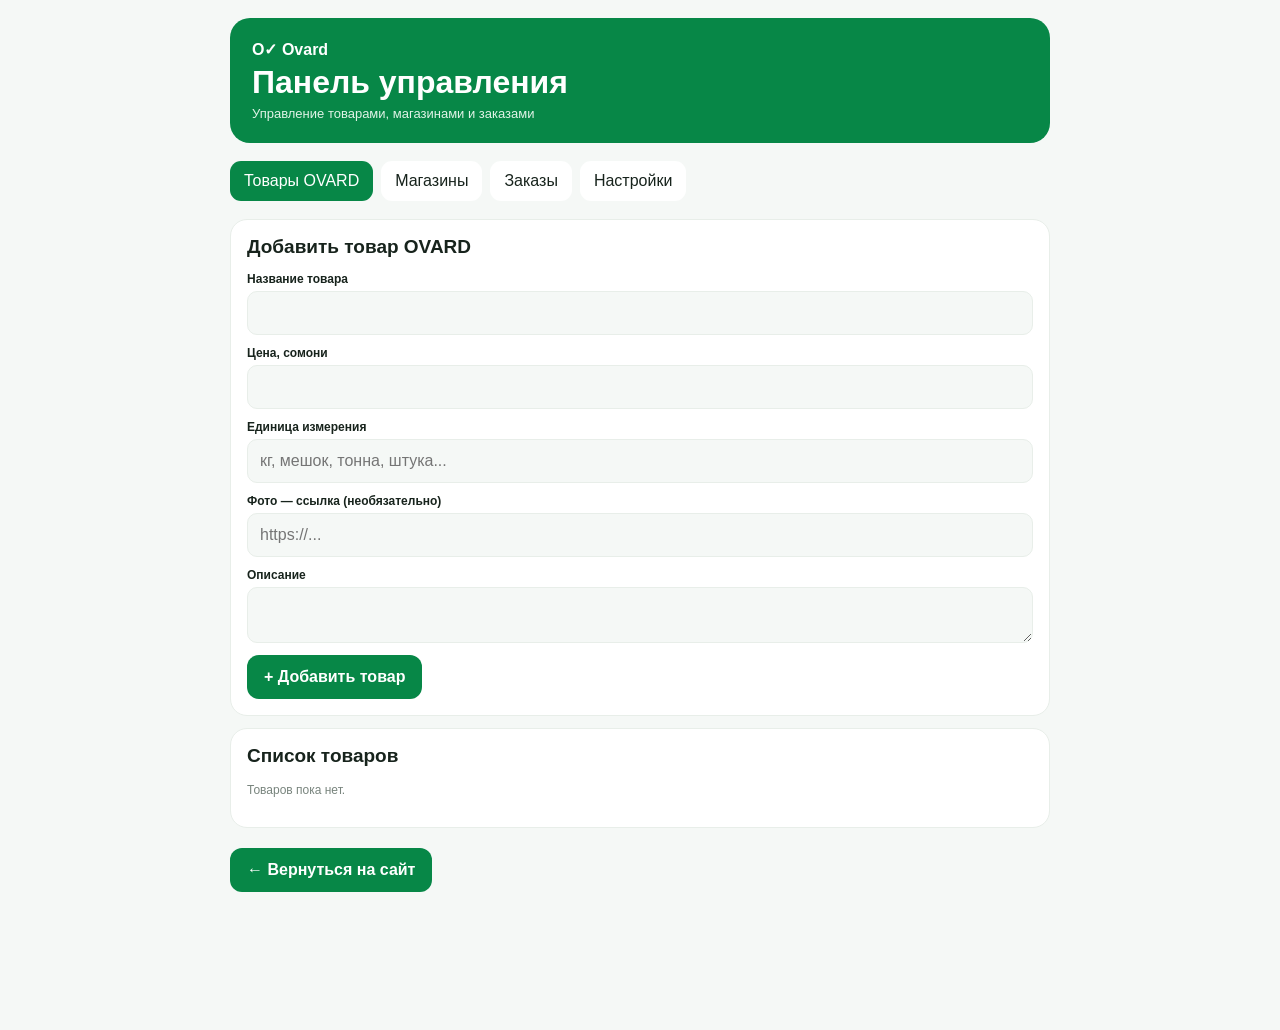
==== commit 8b60cf67: "Update ovard-admin.html" ====
--- a/ovard-admin.html
+++ b/ovard-admin.html
@@ -1,598 +1,219 @@
+
 <!DOCTYPE html>
 <html lang="ru">
 <head>
-<meta charset="UTF-8">
-<meta name="viewport" content="width=device-width, initial-scale=1">
-<meta name="theme-color" content="#078747">
-<title>OVARD — Администратор</title>
-<link rel="stylesheet" href="style.css">
-<style>
-.admin-wrap{max-width:850px;margin:auto;padding:16px}
-.admin-header{padding:20px;background:var(--green);color:white;border-radius:18px;margin-bottom:18px}
-.admin-header h1{margin:0 0 7px;font-size:25px}
-.admin-header p{margin:0;font-size:13px;color:#e1f4e8}
-.admin-section{padding:17px;margin:15px 0;background:var(--card);border:1px solid var(--line);border-radius:17px}
-.admin-section h2{font-size:18px;margin:0 0 14px}
-.admin-section input,.admin-section textarea,.admin-section select{width:100%;padding:12px;margin:6px 0 11px;border:1px solid var(--line);border-radius:10px;background:var(--bg);color:var(--text)}
-.admin-section textarea{min-height:65px}
-.admin-section label{display:block;font-size:12px;color:var(--muted);margin-top:8px}
-.admin-button{padding:11px 14px;border:0;border-radius:10px;background:var(--green);color:white;font-weight:700;margin:4px 4px 4px 0}
-.admin-button.secondary{background:#65746b}
-.admin-button.danger{background:#c64444}
-.admin-button.small{padding:8px 10px;font-size:12px}
-.admin-item{padding:13px 0;border-bottom:1px solid var(--line)}
-.admin-item:last-child{border-bottom:0}
-.admin-item strong{display:block;margin-bottom:5px;font-size:14px}
-.admin-item p{margin:4px 0;color:var(--muted);font-size:12px}
-.admin-row{display:flex;gap:8px;flex-wrap:wrap;margin-top:8px}
-.admin-check{display:flex!important;align-items:center;gap:9px;margin:12px 0!important;color:var(--text)!important}
-.admin-check input{width:auto!important;margin:0!important}
-.admin-note{padding:12px;background:var(--green-soft);color:var(--green-dark);border-radius:11px;font-size:12px;line-height:1.5}
-.admin-back{display:inline-block;margin-bottom:14px;color:var(--green);font-weight:700;text-decoration:none}
-.admin-status{font-weight:700;color:var(--green)}
-</style>
+  <meta charset="UTF-8">
+  <meta name="viewport" content="width=device-width, initial-scale=1">
+  <meta name="theme-color" content="#078747">
+  <title>OVARD — Панель администратора</title>
+  <link rel="stylesheet" href="style.css">
+  <style>
+    .admin-wrap{max-width:850px;margin:auto;padding:18px 15px 50px}
+    .admin-head{background:#078747;color:white;padding:22px;border-radius:20px;margin-bottom:18px}
+    .admin-head h1{margin:5px 0}
+    .admin-tabs{display:flex;gap:8px;overflow:auto;margin:18px 0}
+    .admin-tabs button{border:0;background:var(--card);color:var(--text);padding:11px 14px;border-radius:11px;white-space:nowrap}
+    .admin-tabs button.active{background:#078747;color:white}
+    .admin-section{background:var(--card);border:1px solid var(--line);border-radius:17px;padding:16px;margin:12px 0}
+    .admin-section h2{font-size:19px;margin:0 0 14px}
+    .admin-form label{display:block;font-size:12px;font-weight:700;margin:11px 0 5px}
+    .admin-form input,.admin-form textarea,.admin-form select{width:100%;padding:12px;border:1px solid var(--line);border-radius:10px;background:var(--bg);color:var(--text)}
+    .admin-item{padding:12px 0;border-bottom:1px solid var(--line);display:flex;justify-content:space-between;gap:10px;align-items:center}
+    .admin-actions{display:flex;gap:6px;flex-wrap:wrap}
+    .admin-actions button{border:0;padding:8px 10px;border-radius:8px;background:var(--soft);color:var(--green-dark);font-size:12px}
+    .danger{background:#ffeded!important;color:#b32626!important}
+    .admin-note{font-size:12px;color:var(--muted);line-height:1.5}
+  </style>
 </head>
 <body>
-
 <div class="admin-wrap">
-
-<a class="admin-back" href="index.html">← Вернуться на сайт</a>
-
-<header class="admin-header">
-  <h1>OVARD — Администратор</h1>
-  <p>Управление собственным магазином, партнёрами и заказами.</p>
-</header>
-
-<div class="admin-note">
-  Важно: эта версия хранит данные в памяти браузера на одном устройстве.
-  Для общей работы сайта на разных телефонах потребуется подключить базу данных и сервер.
-</div>
-
-<section class="admin-section">
-  <h2>Магазин OVARD — свои товары</h2>
-  <p class="section-note">Эти товары показываются на главной странице сайта.</p>
-
-  <input id="ownId" type="hidden">
-
-  <label>Название товара</label>
-  <input id="ownName" placeholder="Например: Гандум">
-
-  <label>Цена в сомони</label>
-  <input id="ownPrice" type="number" min="0" placeholder="Цена">
-
-  <label>Единица измерения</label>
-  <input id="ownUnit" placeholder="кг, мешок, штука, тонна...">
-
-  <label>Ссылка на фотографию</label>
-  <input id="ownImage" placeholder="https://...">
-
-  <label>Описание</label>
-  <textarea id="ownDescription" placeholder="Описание товара"></textarea>
-
-  <button class="admin-button" onclick="saveOwnProduct()">Сохранить товар</button>
-  <button class="admin-button secondary" onclick="clearOwnForm()">Очистить</button>
-
-  <div id="ownProductList"></div>
-</section>
-
-<section class="admin-section">
-  <h2>Магазины-партнёры</h2>
-  <p class="section-note">Добавленные магазины автоматически появляются в разделе партнёров на главной странице.</p>
-
-  <input id="shopId" type="hidden">
-
-  <label>Название магазина</label>
-  <input id="shopName" placeholder="Название магазина">
-
-  <label>Описание</label>
-  <textarea id="shopDescription" placeholder="Краткое описание"></textarea>
-
-  <button class="admin-button" onclick="saveShop()">Сохранить магазин</button>
-  <button class="admin-button secondary" onclick="clearShopForm()">Очистить</button>
-
-  <div id="shopList"></div>
-</section>
-
-<section class="admin-section">
-  <h2>Товары партнёрских магазинов</h2>
-
-  <label>Выберите магазин</label>
-  <select id="productShop" onchange="renderPartnerProducts()">
-    <option value="">Выберите магазин</option>
-  </select>
-
-  <input id="partnerProductId" type="hidden">
-
-  <label>Название товара</label>
-  <input id="partnerProductName" placeholder="Название товара">
-
-  <label>Цена</label>
-  <input id="partnerProductPrice" type="number" min="0" placeholder="Цена">
-
-  <label>Единица измерения</label>
-  <input id="partnerProductUnit" placeholder="кг, штука, мешок, тонна...">
-
-  <label>Ссылка на фотографию</label>
-  <input id="partnerProductImage" placeholder="https://...">
-
-  <label>Описание</label>
-  <textarea id="partnerProductDescription" placeholder="Описание товара"></textarea>
-
-  <button class="admin-button" onclick="savePartnerProduct()">Сохранить товар</button>
-  <button class="admin-button secondary" onclick="clearPartnerForm()">Очистить</button>
-
-  <div id="partnerProductList"></div>
-</section>
-
-<section class="admin-section">
-  <h2>Настройки приёма заказов</h2>
-
-  <label class="admin-check">
-    <input type="checkbox" id="whatsappEnabled">
-    Отправка заказов через WhatsApp
-  </label>
-
-  <label>Номер WhatsApp с кодом страны</label>
-  <input id="adminPhone" type="tel" placeholder="992XXXXXXXXX">
-
-  <label class="admin-check">
-    <input type="checkbox" id="websiteEnabled">
-    Приём заказов через сайт
-  </label>
-
-  <button class="admin-button" onclick="saveOrderSettings()">Сохранить настройки</button>
-</section>
-
-<section class="admin-section">
-  <h2>Способы оплаты</h2>
-
-  <label class="admin-check">
-    <input type="checkbox" id="cashEnabled">
-    Оплата наличными
-  </label>
-
-  <label class="admin-check">
-    <input type="checkbox" id="alifEnabled">
-    Оплата через Alif
-  </label>
-
-  <p class="admin-note">Для онлайн-оплаты Alif потребуется подключить платёжный API. Сейчас здесь сохраняется только настройка способа оплаты.</p>
-
-  <button class="admin-button" onclick="savePayments()">Сохранить оплату</button>
-</section>
-
-<section class="admin-section">
-  <h2>Заказы покупателей</h2>
-  <div id="ordersList"></div>
-</section>
-
+  <header class="admin-head">
+    <div style="font-weight:800">O✓ Ovard</div>
+    <h1>Панель управления</h1>
+    <p style="margin:0;color:#e0f3e7;font-size:13px">Управление товарами, магазинами и заказами</p>
+  </header>
+
+  <nav class="admin-tabs">
+    <button class="active" onclick="tab('products',this)">Товары OVARD</button>
+    <button onclick="tab('shops',this)">Магазины</button>
+    <button onclick="tab('orders',this)">Заказы</button>
+    <button onclick="tab('settings',this)">Настройки</button>
+  </nav>
+
+  <section id="products" class="admin-panel">
+    <div class="admin-section">
+      <h2>Добавить товар OVARD</h2>
+      <form class="admin-form" onsubmit="addOwnProduct(event)">
+        <label>Название товара</label><input id="pName" required>
+        <label>Цена, сомони</label><input id="pPrice" type="number" min="0" step="0.01" required>
+        <label>Единица измерения</label><input id="pUnit" placeholder="кг, мешок, тонна, штука..." required>
+        <label>Фото — ссылка (необязательно)</label><input id="pPhoto" type="url" placeholder="https://...">
+        <label>Описание</label><textarea id="pDescription" rows="2"></textarea>
+        <button class="primary-btn" type="submit">+ Добавить товар</button>
+      </form>
+    </div>
+    <div class="admin-section"><h2>Список товаров</h2><div id="ownList"></div></div>
+  </section>
+
+  <section id="shops" class="admin-panel hidden">
+    <div class="admin-section">
+      <h2>Добавить магазин-партнёр</h2>
+      <form class="admin-form" onsubmit="addShop(event)">
+        <label>Название магазина</label><input id="sName" required>
+        <label>Описание</label><input id="sDescription">
+        <label>Фото — ссылка (необязательно)</label><input id="sPhoto" type="url">
+        <button class="primary-btn" type="submit">+ Добавить магазин</button>
+      </form>
+    </div>
+    <div class="admin-section"><h2>Магазины и товары</h2><div id="shopList"></div></div>
+  </section>
+
+  <section id="orders" class="admin-panel hidden">
+    <div class="admin-section"><h2>Поступившие заказы</h2><div id="ordersList"></div></div>
+  </section>
+
+  <section id="settings" class="admin-panel hidden">
+    <div class="admin-section">
+      <h2>Настройки доставки и связи</h2>
+      <form class="admin-form" onsubmit="saveSettings(event)">
+        <label>Телефон OVARD</label><input id="adminPhone" type="tel" placeholder="+992 ...">
+        <button class="primary-btn" type="submit">Сохранить</button>
+      </form>
+      <p class="admin-note">Стоимость доставки пока подтверждается вручную. Автоматический расчёт маршрута и веса требует отдельного подключения.</p>
+    </div>
+    <div class="admin-section">
+      <h2>Важная информация</h2>
+      <p class="admin-note">Эта версия хранит данные в браузере данного устройства. Она не защищена авторизацией администратора и не подходит для публичного управления реальными заказами. Перед запуском для клиентов подключим общую базу данных и защиту панели.</p>
+    </div>
+  </section>
+
+  <a href="index.html" class="primary-btn" style="display:inline-block;text-align:center">← Вернуться на сайт</a>
 </div>
 
 <script>
 const KEY = "ovard_v2";
-
-const baseData = {
-  city:"Фархор",
-  shops:[],
-  ownProducts:[],
-  cart:[],
-  orders:[],
-  settings:{language:"ru",theme:"light",whatsapp:true,website:true,phone:""},
-  payments:{cash:true,alif:false}
-};
-
-function readData(){
+const defaults = {shops:[],ownProducts:[],cart:[],orders:[],settings:{lang:"ru",theme:"light",phone:""}};
+
+function getData(){
   try{
     const saved=JSON.parse(localStorage.getItem(KEY));
-    if(!saved || typeof saved!=="object") return structuredClone(baseData);
-
-    const result={...structuredClone(baseData),...saved};
-    result.shops=Array.isArray(result.shops)?result.shops:[];
-    result.ownProducts=Array.isArray(result.ownProducts)?result.ownProducts:[];
-    result.orders=Array.isArray(result.orders)?result.orders:[];
-    result.settings={...baseData.settings,...(result.settings||{})};
-    result.payments={...baseData.payments,...(result.payments||{})};
-
-    result.shops.forEach(shop=>{
-      if(!Array.isArray(shop.products)) shop.products=[];
-      if(shop.active===undefined) shop.active=true;
-    });
-
-    return result;
-  }catch(e){
-    return structuredClone(baseData);
-  }
-}
-
-let data=readData();
-
-function saveData(){
-  localStorage.setItem(KEY,JSON.stringify(data));
-}
-
-function id(){
-  return Date.now()+Math.floor(Math.random()*1000);
-}
-
-function esc(value){
-  return String(value??"").replace(/[&<>"']/g,c=>({
-    "&":"&amp;","<":"&lt;",">":"&gt;",'"':"&quot;","'":"&#039;"
-  })[c]);
-}
-
-function money(value){
-  return (Number(value)||0).toLocaleString("ru-RU")+" сомони";
-}
-
-function renderOwnProducts(){
-  const box=document.getElementById("ownProductList");
-  if(!data.ownProducts.length){
-    box.innerHTML='<p class="section-note">Своих товаров пока нет.</p>';
-    return;
-  }
-
-  box.innerHTML=data.ownProducts.map(p=>`
-    <div class="admin-item">
-      <strong>${esc(p.name)}</strong>
-      <p>${money(p.price)} / ${esc(p.unit||"шт.")}</p>
-      <p>${p.active===false?"Скрыт":"Показывается на сайте"}</p>
-      <div class="admin-row">
-        <button class="admin-button small" onclick="editOwnProduct('${esc(p.id)}')">Изменить</button>
-        <button class="admin-button small secondary" onclick="toggleOwnProduct('${esc(p.id)}')">${p.active===false?"Показать":"Скрыть"}</button>
-        <button class="admin-button small danger" onclick="deleteOwnProduct('${esc(p.id)}')">Удалить</button>
-      </div>
-    </div>
-  `).join("");
-}
-
-function clearOwnForm(){
-  ["ownId","ownName","ownPrice","ownUnit","ownImage","ownDescription"].forEach(id=>{
-    document.getElementById(id).value="";
+    return saved?{...defaults,...saved,settings:{...defaults.settings,...(saved.settings||{})}}:JSON.parse(JSON.stringify(defaults));
+  }catch{return JSON.parse(JSON.stringify(defaults));}
+}
+let data=getData();
+function save(){localStorage.setItem(KEY,JSON.stringify(data));}
+function esc(v){return String(v??"").replace(/[&<>"']/g,c=>({"&":"&amp;","<":"&lt;",">":"&gt;",'"':"&quot;","'":"&#39;"}[c]));}
+function id(){return Date.now()+Math.floor(Math.random()*1000);}
+function tab(name,btn){
+  document.querySelectorAll(".admin-panel").forEach(x=>x.classList.add("hidden"));
+  document.getElementById(name).classList.remove("hidden");
+  document.querySelectorAll(".admin-tabs button").forEach(x=>x.classList.remove("active"));
+  btn.classList.add("active");
+  renderAll();
+}
+function addOwnProduct(e){
+  e.preventDefault();
+  data.ownProducts.unshift({
+    id:id(),name:pName.value.trim(),price:Number(pPrice.value),
+    unit:pUnit.value.trim(),photo:pPhoto.value.trim(),
+    description:pDescription.value.trim(),active:true
   });
-}
-
-function saveOwnProduct(){
-  const name=document.getElementById("ownName").value.trim();
-  const price=document.getElementById("ownPrice").value;
-  const unit=document.getElementById("ownUnit").value.trim();
-  const image=document.getElementById("ownImage").value.trim();
-  const description=document.getElementById("ownDescription").value.trim();
-  const oldId=document.getElementById("ownId").value;
-
-  if(!name || price===""){
-    alert("Введите название и цену товара.");
-    return;
-  }
-
-  const product={
-    id:oldId||String(id()),
-    name,price:Number(price),
-    unit:unit||"шт.",
-    image,description,
-    active:true
-  };
-
-  if(oldId){
-    const index=data.ownProducts.findIndex(p=>String(p.id)===oldId);
-    if(index!==-1){
-      product.active=data.ownProducts[index].active!==false;
-      data.ownProducts[index]=product;
-    }
-  }else{
-    data.ownProducts.unshift(product);
-  }
-
-  saveData();
-  clearOwnForm();
-  renderOwnProducts();
-  alert("Товар сохранён.");
-}
-
-function editOwnProduct(productId){
-  const p=data.ownProducts.find(x=>String(x.id)===String(productId));
-  if(!p)return;
-
-  document.getElementById("ownId").value=p.id;
-  document.getElementById("ownName").value=p.name||"";
-  document.getElementById("ownPrice").value=p.price??"";
-  document.getElementById("ownUnit").value=p.unit||"";
-  document.getElementById("ownImage").value=p.image||"";
-  document.getElementById("ownDescription").value=p.description||"";
-  window.scrollTo({top:0,behavior:"smooth"});
-}
-
-function toggleOwnProduct(productId){
-  const p=data.ownProducts.find(x=>String(x.id)===String(productId));
-  if(!p)return;
-  p.active=p.active===false;
-  saveData();
-  renderOwnProducts();
-}
-
-function deleteOwnProduct(productId){
-  if(!confirm("Удалить этот товар?"))return;
-  data.ownProducts=data.ownProducts.filter(p=>String(p.id)!==String(productId));
-  saveData();
-  renderOwnProducts();
-}
-
-function renderShops(){
-  const box=document.getElementById("shopList");
-  const select=document.getElementById("productShop");
-  const selected=select.value;
-
-  if(!data.shops.length){
-    box.innerHTML='<p class="section-note">Магазинов пока нет.</p>';
-  }else{
-    box.innerHTML=data.shops.map(shop=>`
-      <div class="admin-item">
-        <strong>${esc(shop.name)}</strong>
-        <p>${esc(shop.description||"")}</p>
-        <p>${shop.active===false?"Скрыт":"Активен"}</p>
-        <div class="admin-row">
-          <button class="admin-button small" onclick="editShop(${Number(shop.id)})">Изменить</button>
-          <button class="admin-button small secondary" onclick="toggleShop(${Number(shop.id)})">${shop.active===false?"Показать":"Скрыть"}</button>
-          <button class="admin-button small danger" onclick="deleteShop(${Number(shop.id)})">Удалить</button>
-        </div>
-      </div>
-    `).join("");
-  }
-
-  select.innerHTML='<option value="">Выберите магазин</option>'+
-    data.shops.map(shop=>`
-      <option value="${Number(shop.id)}">${esc(shop.name)}</option>
-    `).join("");
-
-  if(data.shops.some(shop=>String(shop.id)===selected)){
-    select.value=selected;
-  }
-}
-
-function clearShopForm(){
-  document.getElementById("shopId").value="";
-  document.getElementById("shopName").value="";
-  document.getElementById("shopDescription").value="";
-}
-
-function saveShop(){
-  const name=document.getElementById("shopName").value.trim();
-  const description=document.getElementById("shopDescription").value.trim();
-  const oldId=document.getElementById("shopId").value;
-
-  if(!name){
-    alert("Введите название магазина.");
-    return;
-  }
-
-  if(oldId){
-    const shop=data.shops.find(s=>String(s.id)===oldId);
-    if(shop){
-      shop.name=name;
-      shop.description=description;
-    }
-  }else{
-    data.shops.push({
-      id:id(),name,description,active:true,products:[]
-    });
-  }
-
-  saveData();
-  clearShopForm();
-  renderShops();
-  alert("Магазин сохранён. На главной странице он появится после обновления сайта.");
-}
-
-function editShop(shopId){
-  const shop=data.shops.find(s=>Number(s.id)===Number(shopId));
+  save();e.target.reset();renderAll();alert("Товар добавлен");
+}
+function addShop(e){
+  e.preventDefault();
+  data.shops.unshift({
+    id:id(),name:sName.value.trim(),description:sDescription.value.trim(),
+    photo:sPhoto.value.trim(),active:true,products:[]
+  });
+  save();e.target.reset();renderAll();alert("Магазин добавлен");
+}
+function addPartnerProduct(shopId){
+  const name=prompt("Название товара:");
+  if(!name)return;
+  const price=prompt("Цена в сомони:");
+  if(price===null||price.trim()===""||!Number.isFinite(Number(price))||Number(price)<0)return alert("Укажите правильную цену");
+  const unit=prompt("Единица измерения (кг, штука, мешок и т.д.):")||"шт.";
+  const shop=data.shops.find(s=>s.id===shopId);
   if(!shop)return;
-
-  document.getElementById("shopId").value=shop.id;
-  document.getElementById("shopName").value=shop.name||"";
-  document.getElementById("shopDescription").value=shop.description||"";
-  window.scrollTo({top:0,behavior:"smooth"});
-}
-
-function toggleShop(shopId){
-  const shop=data.shops.find(s=>Number(s.id)===Number(shopId));
-  if(!shop)return;
-  shop.active=shop.active===false;
-  saveData();
-  renderShops();
-}
-
-function deleteShop(shopId){
-  if(!confirm("Удалить магазин и его товары?"))return;
-  data.shops=data.shops.filter(s=>Number(s.id)!==Number(shopId));
-  saveData();
-  renderShops();
-  renderPartnerProducts();
-}
-
-function clearPartnerForm(){
-  ["partnerProductId","partnerProductName","partnerProductPrice",
-   "partnerProductUnit","partnerProductImage","partnerProductDescription"]
-  .forEach(id=>document.getElementById(id).value="");
-}
-
-function savePartnerProduct(){
-  const shopId=Number(document.getElementById("productShop").value);
-  const shop=data.shops.find(s=>Number(s.id)===shopId);
-
-  if(!shop){
-    alert("Сначала выберите магазин.");
-    return;
-  }
-
-  const name=document.getElementById("partnerProductName").value.trim();
-  const price=document.getElementById("partnerProductPrice").value;
-  const oldId=document.getElementById("partnerProductId").value;
-
-  if(!name || price===""){
-    alert("Введите название и цену товара.");
-    return;
-  }
-
-  const product={
-    id:oldId||String(id()),
-    name,
-    price:Number(price),
-    unit:document.getElementById("partnerProductUnit").value.trim()||"шт.",
-    image:document.getElementById("partnerProductImage").value.trim(),
-    description:document.getElementById("partnerProductDescription").value.trim(),
-    active:true
-  };
-
-  if(oldId){
-    const index=shop.products.findIndex(p=>String(p.id)===oldId);
-    if(index!==-1){
-      product.active=shop.products[index].active!==false;
-      shop.products[index]=product;
-    }
-  }else{
-    shop.products.unshift(product);
-  }
-
-  saveData();
-  clearPartnerForm();
-  renderPartnerProducts();
-  alert("Товар сохранён.");
-}
-
-function renderPartnerProducts(){
-  const box=document.getElementById("partnerProductList");
-  const shopId=Number(document.getElementById("productShop").value);
-  const shop=data.shops.find(s=>Number(s.id)===shopId);
-
-  if(!shop){
-    box.innerHTML='<p class="section-note">Выберите магазин, чтобы увидеть его товары.</p>';
-    return;
-  }
-
-  if(!shop.products.length){
-    box.innerHTML='<p class="section-note">В этом магазине пока нет товаров.</p>';
-    return;
-  }
-
-  box.innerHTML=shop.products.map(p=>`
-    <div class="admin-item">
-      <strong>${esc(p.name)}</strong>
-      <p>${money(p.price)} / ${esc(p.unit||"шт.")}</p>
-      <p>${p.active===false?"Скрыт":"Активен"}</p>
-      <div class="admin-row">
-        <button class="admin-button small" onclick="editPartnerProduct('${esc(p.id)}')">Изменить</button>
-        <button class="admin-button small secondary" onclick="togglePartnerProduct('${esc(p.id)}')">${p.active===false?"Показать":"Скрыть"}</button>
-        <button class="admin-button small danger" onclick="deletePartnerProduct('${esc(p.id)}')">Удалить</button>
-      </div>
-    </div>
-  `).join("");
-}
-
-function editPartnerProduct(productId){
-  const shop=data.shops.find(s=>Number(s.id)===Number(document.getElementById("productShop").value));
-  const p=shop?.products.find(x=>String(x.id)===String(productId));
-  if(!p)return;
-
-  document.getElementById("partnerProductId").value=p.id;
-  document.getElementById("partnerProductName").value=p.name||"";
-  document.getElementById("partnerProductPrice").value=p.price??"";
-  document.getElementById("partnerProductUnit").value=p.unit||"";
-  document.getElementById("partnerProductImage").value=p.image||"";
-  document.getElementById("partnerProductDescription").value=p.description||"";
-  window.scrollTo({top:document.getElementById("productShop").offsetTop,behavior:"smooth"});
-}
-
-function togglePartnerProduct(productId){
-  const shop=data.shops.find(s=>Number(s.id)===Number(document.getElementById("productShop").value));
-  const p=shop?.products.find(x=>String(x.id)===String(productId));
-  if(!p)return;
-  p.active=p.active===false;
-  saveData();
-  renderPartnerProducts();
-}
-
-function deletePartnerProduct(productId){
-  const shop=data.shops.find(s=>Number(s.id)===Number(document.getElementById("productShop").value));
-  if(!shop || !confirm("Удалить товар?"))return;
-  shop.products=shop.products.filter(p=>String(p.id)!==String(productId));
-  saveData();
-  renderPartnerProducts();
-}
-
-function saveOrderSettings(){
-  data.settings.whatsapp=document.getElementById("whatsappEnabled").checked;
-  data.settings.website=document.getElementById("websiteEnabled").checked;
-  data.settings.phone=document.getElementById("adminPhone").value.trim();
-  saveData();
-  alert("Настройки сохранены.");
-}
-
-function savePayments(){
-  data.payments.cash=document.getElementById("cashEnabled").checked;
-  data.payments.alif=document.getElementById("alifEnabled").checked;
-  saveData();
-  alert("Настройки оплаты сохранены.");
-}
-
-function renderOrders(){
-  const box=document.getElementById("ordersList");
-
-  if(!data.orders.length){
-    box.innerHTML='<p class="section-note">Заказов пока нет.</p>';
-    return;
-  }
-
-  box.innerHTML=data.orders.map(order=>`
-    <div class="admin-item">
-      <strong>Заказ №${esc(order.id)}</strong>
-      <p>Покупатель: ${esc(order.name)}</p>
-      <p>Телефон: ${esc(order.phone)}</p>
-      <p>Адрес: ${esc(order.address)}</p>
-      <p>Дата: ${esc(order.date)}</p>
-      <p>Товары: ${(order.items||[]).map(item=>
-        `${esc(item.name)} × ${Number(item.quantity)}`
-      ).join(", ")}</p>
-      <p>Сумма: <strong>${money(order.total)}</strong></p>
+  shop.products=shop.products||[];
+  shop.products.unshift({id:id(),name:name.trim(),price:Number(price),unit,active:true,description:"",photo:""});
+  save();renderAll();alert("Товар магазина добавлен");
+}
+function editOwn(idValue){
+  const p=data.ownProducts.find(x=>x.id===idValue);if(!p)return;
+  const name=prompt("Название:",p.name);if(name===null)return;
+  const price=prompt("Цена:",p.price);if(price===null)return;
+  const unit=prompt("Единица измерения:",p.unit);if(unit===null)return;
+  p.name=name.trim();p.price=Number(price);p.unit=unit.trim();
+  save();renderAll();
+}
+function editShop(idValue){
+  const s=data.shops.find(x=>x.id===idValue);if(!s)return;
+  const name=prompt("Название магазина:",s.name);if(name===null)return;
+  const desc=prompt("Описание:",s.description||"");if(desc===null)return;
+  s.name=name.trim();s.description=desc.trim();save();renderAll();
+}
+function toggleOwn(idValue){
+  const p=data.ownProducts.find(x=>x.id===idValue);if(!p)return;
+  p.active=p.active===false;save();renderAll();
+}
+function toggleShop(idValue){
+  const s=data.shops.find(x=>x.id===idValue);if(!s)return;
+  s.active=s.active===false;save();renderAll();
+}
+function deleteOwn(idValue){
+  if(!confirm("Удалить товар?"))return;
+  data.ownProducts=data.ownProducts.filter(x=>x.id!==idValue);save();renderAll();
+}
+function deleteShop(idValue){
+  if(!confirm("Удалить магазин вместе с его товарами?"))return;
+  data.shops=data.shops.filter(x=>x.id!==idValue);save();renderAll();
+}
+function deletePartnerProduct(shopId,productId){
+  if(!confirm("Удалить товар?"))return;
+  const s=data.shops.find(x=>x.id===shopId);if(!s)return;
+  s.products=(s.products||[]).filter(p=>p.id!==productId);save();renderAll();
+}
+function renderAll(){
+  document.getElementById("ownList").innerHTML=data.ownProducts.length?data.ownProducts.map(p=>`
+    <div class="admin-item"><div><strong>${esc(p.name)}</strong><div class="admin-note">${esc(p.price)} сомони / ${esc(p.unit)} · ${p.active===false?"Скрыт":"Активен"}</div></div>
+    <div class="admin-actions"><button onclick="editOwn(${p.id})">Изменить</button><button onclick="toggleOwn(${p.id})">${p.active===false?"Показать":"Скрыть"}</button><button class="danger" onclick="deleteOwn(${p.id})">Удалить</button></div></div>
+  `).join(""):"<p class='admin-note'>Товаров пока нет.</p>";
+
+  document.getElementById("shopList").innerHTML=data.shops.length?data.shops.map(s=>`
+    <div class="admin-section">
+      <div class="admin-item"><div><strong>${esc(s.name)}</strong><div class="admin-note">${s.active===false?"Скрыт":"Активен"} · ${(s.products||[]).length} товаров</div></div>
+      <div class="admin-actions"><button onclick="editShop(${s.id})">Изменить</button><button onclick="toggleShop(${s.id})">${s.active===false?"Показать":"Скрыть"}</button><button class="danger" onclick="deleteShop(${s.id})">Удалить</button></div></div>
+      <button class="small-btn" style="margin-top:10px" onclick="addPartnerProduct(${s.id})">+ Добавить товар в магазин</button>
+      ${(s.products||[]).map(p=>`<div class="admin-item"><div><strong>${esc(p.name)}</strong><div class="admin-note">${esc(p.price)} сомони / ${esc(p.unit)}</div></div><button class="danger" onclick="deletePartnerProduct(${s.id},${p.id})">Удалить</button></div>`).join("")}
+    </div>
+  `).join(""):"<p class='admin-note'>Магазинов пока нет.</p>";
+
+  document.getElementById("ordersList").innerHTML=data.orders.length?data.orders.map(o=>`
+    <div class="admin-section">
+      <strong>Заказ №${o.id}</strong><p class="admin-note">${esc(o.date)} · ${esc(o.name)} · ${esc(o.phone)}</p>
+      <p>${esc(o.address)}</p>
+      <p>${(o.items||[]).map(i=>esc(i.name)+" × "+i.qty).join("<br>")}</p>
+      <strong>${Number(o.total||0)} сомони</strong>
       <label>Статус заказа</label>
-      <select onchange="changeOrderStatus(${Number(order.id)},this.value)">
-        ${["Новый","Подтверждён","В доставке","Выполнен","Отменён"].map(status=>
-          `<option ${order.status===status?"selected":""}>${status}</option>`
-        ).join("")}
+      <select onchange="changeStatus(${o.id},this.value)">
+        ${["Новый","Подтверждён","Готовится","В пути","Доставлен","Отменён"].map(st=>`<option ${o.status===st?"selected":""}>${st}</option>`).join("")}
       </select>
-      <div class="admin-row">
-        <button class="admin-button small danger" onclick="deleteOrder(${Number(order.id)})">Удалить заказ</button>
-      </div>
-    </div>
-  `).join("");
-}
-
-function changeOrderStatus(orderId,status){
-  const order=data.orders.find(o=>Number(o.id)===Number(orderId));
-  if(!order)return;
-  order.status=status;
-  saveData();
-}
-
-function deleteOrder(orderId){
-  if(!confirm("Удалить заказ?"))return;
-  data.orders=data.orders.filter(o=>Number(o.id)!==Number(orderId));
-  saveData();
-  renderOrders();
-}
-
-function initAdmin(){
-  document.getElementById("whatsappEnabled").checked=!!data.settings.whatsapp;
-  document.getElementById("websiteEnabled").checked=!!data.settings.website;
+    </div>
+  `).join(""):"<p class='admin-note'>Заказов пока нет.</p>";
+
   document.getElementById("adminPhone").value=data.settings.phone||"";
-  document.getElementById("cashEnabled").checked=!!data.payments.cash;
-  document.getElementById("alifEnabled").checked=!!data.payments.alif;
-
-  renderOwnProducts();
-  renderShops();
-  renderPartnerProducts();
-  renderOrders();
-}
-
-initAdmin();
+}
+function changeStatus(orderId,status){
+  const o=data.orders.find(x=>x.id===orderId);if(!o)return;
+  o.status=status;save();
+}
+function saveSettings(e){
+  e.preventDefault();data.settings.phone=document.getElementById("adminPhone").value.trim();
+  save();alert("Настройки сохранены");
+}
+renderAll();
 </script>
 </body>
 </html>
--- a/style.css
+++ b/style.css
@@ -1,892 +1,94 @@
-:root {
-  --green: #078747;
-  --green-dark: #056b38;
-  --green-soft: #eaf6ef;
-  --bg: #f5f8f6;
-  --card: #ffffff;
-  --text: #17231c;
-  --muted: #78847d;
-  --line: #e8eee9;
-  --shadow: 0 5px 22px rgba(20, 60, 35, .07);
+
+:root{
+  --green:#078747;
+  --green-dark:#056b38;
+  --soft:#eaf6ef;
+  --bg:#f5f8f6;
+  --card:#fff;
+  --text:#17231c;
+  --muted:#78847d;
+  --line:#e8eee9;
+  --shadow:0 8px 28px rgba(20,60,35,.07);
 }
-
-* {
-  box-sizing: border-box;
-}
-
-html {
-  scroll-behavior: smooth;
-}
-
-body {
-  margin: 0;
-  padding: 0 0 88px;
-  background: var(--bg);
-  color: var(--text);
-  font-family: Arial, Helvetica, sans-serif;
-}
-
-button, input, select {
-  font: inherit;
-}
-
-button {
-  cursor: pointer;
-}
-
-.topbar {
-  height: 68px;
-  padding: 0 16px;
-  display: flex;
-  align-items: center;
-  justify-content: space-between;
-  background: var(--card);
-  border-bottom: 1px solid var(--line);
-  position: sticky;
-  top: 0;
-  z-index: 20;
-}
-
-.brand, .drawer-brand {
-  display: flex;
-  align-items: center;
-  gap: 8px;
-  border: 0;
-  background: none;
-  padding: 0;
-  color: var(--text);
-}
-
-.brand-mark {
-  width: 34px;
-  height: 34px;
-  border-radius: 50%;
-  background: var(--green);
-  color: white;
-  display: inline-flex;
-  align-items: center;
-  justify-content: center;
-  font-size: 21px;
-  font-weight: 800;
-  position: relative;
-}
-
-.brand-mark span {
-  font-size: 12px;
-  position: absolute;
-  right: 3px;
-  bottom: 4px;
-  background: var(--green);
-  border-radius: 50%;
-}
-
-.brand-name {
-  font-size: 23px;
-  font-weight: 800;
-  letter-spacing: -.8px;
-}
-
-.location-btn {
-  border: 0;
-  background: var(--green-soft);
-  color: var(--green-dark);
-  border-radius: 20px;
-  padding: 9px 12px;
-  font-size: 13px;
-  font-weight: 700;
-}
-
-.location-btn span:first-child {
-  font-size: 17px;
-  margin-right: 3px;
-}
-
-.menu-btn {
-  width: 38px;
-  height: 38px;
-  border: 0;
-  border-radius: 12px;
-  background: var(--bg);
-  color: var(--text);
-  font-size: 21px;
-}
-
-.page {
-  display: none;
-  max-width: 900px;
-  margin: auto;
-  padding: 16px;
-}
-
-.page.active {
-  display: block;
-}
-
-.welcome {
-  min-height: 190px;
-  padding: 24px 20px;
-  border-radius: 22px;
-  background: var(--green);
-  color: white;
-  display: flex;
-  align-items: center;
-  justify-content: space-between;
-  overflow: hidden;
-  position: relative;
-}
-
-.welcome h1 {
-  margin: 10px 0;
-  font-size: clamp(25px, 6vw, 34px);
-  line-height: 1.13;
-  letter-spacing: -.8px;
-}
-
-.welcome p {
-  max-width: 270px;
-  margin: 0;
-  color: rgba(255,255,255,.88);
-  line-height: 1.5;
-  font-size: 14px;
-}
-
-.eyebrow {
-  display: block;
-  color: var(--green);
-  font-size: 10px;
-  font-weight: 800;
-  letter-spacing: 1.3px;
-}
-
-.welcome .eyebrow {
-  color: #d7f4e3;
-}
-
-.welcome-mark {
-  min-width: 90px;
-  height: 90px;
-  margin-left: 8px;
-  border: 7px solid rgba(255,255,255,.22);
-  border-radius: 50%;
-  display: flex;
-  align-items: center;
-  justify-content: center;
-  color: white;
-  font-size: 26px;
-  font-weight: 800;
-}
-
-.search-wrap {
-  margin: 17px 0 25px;
-  height: 52px;
-  padding: 0 12px;
-  display: flex;
-  align-items: center;
-  gap: 9px;
-  background: var(--card);
-  border: 1px solid var(--line);
-  border-radius: 15px;
-  box-shadow: var(--shadow);
-}
-
-.search-wrap > span {
-  font-size: 25px;
-  color: var(--green);
-}
-
-.search-wrap input {
-  flex: 1;
-  min-width: 0;
-  border: 0;
-  outline: 0;
-  background: transparent;
-  color: var(--text);
-  font-size: 14px;
-}
-
-.search-wrap button {
-  border: 0;
-  background: none;
-  color: var(--muted);
-  font-size: 23px;
-}
-
-.section {
-  margin: 27px 0;
-}
-
-.section-heading {
-  display: flex;
-  align-items: center;
-  justify-content: space-between;
-  gap: 10px;
-}
-
-.section-heading h2, .page-heading h1 {
-  margin: 5px 0 0;
-  font-size: 23px;
-  letter-spacing: -.5px;
-}
-
-.section-symbol {
-  width: 42px;
-  height: 42px;
-  border-radius: 14px;
-  background: var(--green-soft);
-  color: var(--green);
-  display: flex;
-  align-items: center;
-  justify-content: center;
-  font-weight: 800;
-}
-
-.section-note, .page-heading p {
-  margin: 8px 0 15px;
-  color: var(--muted);
-  font-size: 13px;
-  line-height: 1.5;
-}
-
-.product-grid {
-  display: grid;
-  grid-template-columns: repeat(2, minmax(0, 1fr));
-  gap: 12px;
-}
-
-.product-card {
-  min-width: 0;
-  background: var(--card);
-  border: 1px solid var(--line);
-  border-radius: 17px;
-  overflow: hidden;
-  box-shadow: var(--shadow);
-}
-
-.product-photo {
-  height: 125px;
-  background: var(--green-soft);
-  display: flex;
-  align-items: center;
-  justify-content: center;
-  color: var(--green);
-  font-size: 34px;
-  overflow: hidden;
-}
-
-.product-photo img {
-  width: 100%;
-  height: 100%;
-  object-fit: cover;
-}
-
-.product-info {
-  padding: 12px;
-}
-
-.product-info h3 {
-  margin: 0 0 6px;
-  font-size: 14px;
-  line-height: 1.35;
-}
-
-.product-description {
-  color: var(--muted);
-  font-size: 11px;
-  line-height: 1.4;
-  min-height: 28px;
-}
-
-.product-price {
-  margin: 9px 0;
-  color: var(--green-dark);
-  font-size: 16px;
-  font-weight: 800;
-}
-
-.product-unit {
-  color: var(--muted);
-  font-size: 11px;
-  font-weight: 400;
-}
-
-.add-button, .wide-button {
-  width: 100%;
-  padding: 11px;
-  border: 0;
-  border-radius: 11px;
-  background: var(--green);
-  color: white;
-  font-weight: 700;
-  font-size: 13px;
-}
-
-.add-button:active, .wide-button:active {
-  background: var(--green-dark);
-}
-
-.partner-section {
-  margin: 32px 0;
-  padding: 18px 14px;
-  border-radius: 20px;
-  background: var(--card);
-  border: 1px solid var(--line);
-}
-
-.text-link {
-  border: 0;
-  background: none;
-  color: var(--green);
-  font-size: 12px;
-  font-weight: 700;
-  white-space: nowrap;
-}
-
-.partner-window {
-  width: 100%;
-  overflow: hidden;
-  padding: 5px 0 8px;
-}
-
-.partner-ticker {
-  display: flex;
-  align-items: center;
-  gap: 10px;
-  width: max-content;
-}
-
-.partner-ticker.moving {
-  animation: partnerMove 28s linear infinite;
-}
-
-.partner-window:hover .partner-ticker {
-  animation-play-state: paused;
-}
-
-.partner-chip {
-  border: 1px solid var(--line);
-  background: var(--bg);
-  color: var(--text);
-  border-radius: 13px;
-  padding: 13px 17px;
-  font-size: 13px;
-  font-weight: 700;
-  white-space: nowrap;
-}
-
-.partner-chip:active {
-  background: var(--green-soft);
-  border-color: var(--green);
-}
-
-@keyframes partnerMove {
-  from { transform: translateX(0); }
-  to { transform: translateX(-50%); }
-}
-
-.delivery-banner {
-  margin: 30px 0 15px;
-  padding: 22px;
-  border-radius: 20px;
-  background: #eaf5ee;
-  display: flex;
-  align-items: center;
-  justify-content: space-between;
-  color: #17442b;
-}
-
-.delivery-banner h2 {
-  margin: 8px 0;
-  font-size: 24px;
-}
-
-.delivery-banner p {
-  max-width: 240px;
-  margin: 0;
-  color: #587563;
-  font-size: 12px;
-  line-height: 1.5;
-}
-
-.delivery-icon {
-  width: 54px;
-  height: 54px;
-  flex-shrink: 0;
-  border-radius: 17px;
-  background: var(--green);
-  color: white;
-  display: flex;
-  align-items: center;
-  justify-content: center;
-  font-size: 27px;
-}
-
-.page-heading {
-  margin: 10px 0 20px;
-}
-
-.shop-list {
-  display: grid;
-  gap: 11px;
-}
-
-.shop-card {
-  display: flex;
-  align-items: center;
-  gap: 13px;
-  padding: 14px;
-  background: var(--card);
-  border: 1px solid var(--line);
-  border-radius: 16px;
-  box-shadow: var(--shadow);
-  cursor: pointer;
-}
-
-.shop-avatar {
-  width: 52px;
-  height: 52px;
-  flex-shrink: 0;
-  border-radius: 15px;
-  background: var(--green-soft);
-  color: var(--green);
-  display: flex;
-  align-items: center;
-  justify-content: center;
-  font-size: 22px;
-  font-weight: 800;
-}
-
-.shop-card h3 {
-  margin: 0 0 5px;
-  font-size: 15px;
-}
-
-.shop-card p {
-  margin: 0;
-  color: var(--muted);
-  font-size: 12px;
-}
-
-.shop-arrow {
-  margin-left: auto;
-  color: var(--green);
-  font-size: 22px;
-}
-
-.back-btn {
-  border: 0;
-  background: none;
-  color: var(--green);
-  font-weight: 700;
-  padding: 8px 0 17px;
-}
-
-.shop-title {
-  margin: 5px 0 8px;
-  font-size: 25px;
-}
-
-.shop-description {
-  color: var(--muted);
-  font-size: 13px;
-  margin-bottom: 20px;
-}
-
-.empty-state {
-  padding: 25px 15px;
-  text-align: center;
-  background: var(--card);
-  border: 1px dashed var(--line);
-  border-radius: 16px;
-  color: var(--muted);
-  font-size: 13px;
-  line-height: 1.6;
-}
-
-.cart-row {
-  display: flex;
-  align-items: center;
-  gap: 10px;
-  padding: 13px 0;
-  border-bottom: 1px solid var(--line);
-}
-
-.cart-row-info {
-  flex: 1;
-  min-width: 0;
-}
-
-.cart-row-info h3 {
-  margin: 0 0 5px;
-  font-size: 14px;
-}
-
-.cart-row-info p {
-  margin: 0;
-  color: var(--muted);
-  font-size: 12px;
-}
-
-.quantity-control {
-  display: flex;
-  align-items: center;
-  gap: 9px;
-}
-
-.quantity-control button {
-  width: 28px;
-  height: 28px;
-  border: 0;
-  border-radius: 9px;
-  background: var(--green-soft);
-  color: var(--green);
-  font-weight: 800;
-}
-
-.cart-total {
-  margin: 20px 0;
-  padding: 16px;
-  background: var(--card);
-  border-radius: 15px;
-}
-
-.cart-total-line {
-  display: flex;
-  justify-content: space-between;
-  margin: 8px 0;
-  font-size: 14px;
-}
-
-.cart-total-line strong {
-  color: var(--green-dark);
-}
-
-.profile-card {
-  display: flex;
-  align-items: center;
-  gap: 13px;
-  padding: 17px;
-  margin-bottom: 15px;
-  background: var(--card);
-  border: 1px solid var(--line);
-  border-radius: 16px;
-}
-
-.profile-avatar {
-  width: 48px;
-  height: 48px;
-  border-radius: 50%;
-  background: var(--green);
-  color: white;
-  display: flex;
-  align-items: center;
-  justify-content: center;
-  font-weight: 800;
-}
-
-.profile-card h3 {
-  margin: 0 0 5px;
-  font-size: 15px;
-}
-
-.profile-card p {
-  margin: 0;
-  color: var(--muted);
-  font-size: 12px;
-}
-
-.order-card {
-  margin-top: 12px;
-  padding: 15px;
-  border-radius: 15px;
-  background: var(--card);
-  border: 1px solid var(--line);
-}
-
-.order-card h3 {
-  margin: 0 0 8px;
-  font-size: 14px;
-}
-
-.order-card p {
-  margin: 5px 0;
-  color: var(--muted);
-  font-size: 12px;
-}
-
-.bottom-nav {
-  position: fixed;
-  z-index: 30;
-  bottom: 0;
-  left: 0;
-  right: 0;
-  height: 72px;
-  padding: 7px 8px calc(7px + env(safe-area-inset-bottom));
-  background: var(--card);
-  border-top: 1px solid var(--line);
-  display: flex;
-  justify-content: space-around;
-}
-
-.nav-item {
-  position: relative;
-  min-width: 62px;
-  border: 0;
-  background: none;
-  color: var(--muted);
-  display: flex;
-  flex-direction: column;
-  align-items: center;
-  justify-content: center;
-  gap: 3px;
-}
-
-.nav-item span {
-  font-size: 22px;
-  line-height: 1;
-}
-
-.nav-item small {
-  font-size: 10px;
-}
-
-.nav-item.active {
-  color: var(--green);
-  font-weight: 800;
-}
-
-.cart-count {
-  position: absolute;
-  top: 0;
-  right: 7px;
-  min-width: 17px;
-  height: 17px;
-  padding: 2px 4px;
-  border-radius: 20px;
-  background: #e34d4d;
-  color: white;
-  font-size: 10px;
-}
-
-.overlay, .modal-overlay {
-  position: fixed;
-  inset: 0;
-  z-index: 40;
-  background: rgba(0,0,0,.4);
-}
-
-.drawer {
-  position: fixed;
-  z-index: 41;
-  top: 0;
-  right: 0;
-  bottom: 0;
-  width: min(310px, 85vw);
-  padding: 20px;
-  background: var(--card);
-  transform: translateX(110%);
-  transition: transform .25s ease;
-  overflow-y: auto;
-}
-
-.drawer.open {
-  transform: translateX(0);
-}
-
-.drawer-head {
-  display: flex;
-  align-items: center;
-  justify-content: space-between;
-  margin-bottom: 25px;
-}
-
-.drawer-head > button, .modal-close {
-  border: 0;
-  background: none;
-  color: var(--muted);
-  font-size: 27px;
-}
-
-.drawer-link {
-  display: block;
-  width: 100%;
-  padding: 14px 8px;
-  border: 0;
-  border-bottom: 1px solid var(--line);
-  background: none;
-  text-align: left;
-  color: var(--text);
-  font-size: 14px;
-}
-
-.drawer h3 {
-  font-size: 15px;
-  margin: 20px 0 12px;
-}
-
-.drawer-divider {
-  height: 1px;
-  background: var(--line);
-  margin: 18px 0;
-}
-
-.setting-label {
-  display: block;
-  margin: 13px 0 7px;
-  color: var(--muted);
-  font-size: 12px;
-}
-
-.drawer select, .modal-box input, .modal-box select, .modal-box textarea {
-  width: 100%;
-  min-height: 42px;
-  padding: 10px;
-  border: 1px solid var(--line);
-  border-radius: 10px;
-  background: var(--bg);
-  color: var(--text);
-}
-
-.drawer-admin {
-  display: block;
-  padding: 13px;
-  border-radius: 11px;
-  background: var(--green-soft);
-  color: var(--green-dark);
-  text-decoration: none;
-  font-size: 13px;
-  font-weight: 700;
-}
-
-.drawer-footer {
-  margin-top: 25px;
-  color: var(--muted);
-  font-size: 11px;
-  text-align: center;
-}
-
-.modal-overlay {
-  z-index: 50;
-  display: flex;
-  align-items: center;
-  justify-content: center;
-  padding: 16px;
-}
-
-.modal-box {
-  width: min(430px, 100%);
-  max-height: 85vh;
-  overflow-y: auto;
-  padding: 22px;
-  border-radius: 19px;
-  background: var(--card);
-  position: relative;
-}
-
-.modal-close {
-  position: absolute;
-  top: 8px;
-  right: 13px;
-}
-
-.modal-box h2 {
-  margin: 5px 30px 15px 0;
-  font-size: 21px;
-}
-
-.modal-box label {
-  display: block;
-  margin: 12px 0 6px;
-  font-size: 12px;
-  color: var(--muted);
-}
-
-.modal-box textarea {
-  min-height: 75px;
-  resize: vertical;
-}
-
-.modal-box .wide-button {
-  margin-top: 15px;
-}
-
-.toast {
-  position: fixed;
-  z-index: 70;
-  left: 50%;
-  bottom: 90px;
-  transform: translate(-50%, 20px);
-  opacity: 0;
-  pointer-events: none;
-  padding: 12px 18px;
-  border-radius: 12px;
-  background: #17231c;
-  color: white;
-  font-size: 13px;
-  transition: .2s;
-  max-width: 90%;
-  text-align: center;
-}
-
-.toast.show {
-  opacity: 1;
-  transform: translate(-50%, 0);
-}
-
-.hidden {
-  display: none !important;
-}
-
-body.dark {
-  --bg: #101813;
-  --card: #19241d;
-  --text: #edf5ef;
-  --muted: #a0afa5;
-  --line: #2b3a30;
-  --green-soft: #203c2b;
-  --shadow: 0 5px 22px rgba(0,0,0,.14);
-}
-
-body.dark .delivery-banner {
-  background: #203c2b;
-  color: #e8f5ec;
-}
-
-body.dark .delivery-banner p {
-  color: #b5c9bb;
-}
-
-body.dark .partner-chip {
-  background: #203027;
-}
-
-@media (min-width: 650px) {
-  .product-grid {
-    grid-template-columns: repeat(3, minmax(0, 1fr));
-  }
-
-  .product-photo {
-    height: 155px;
-  }
-
-  .welcome {
-    min-height: 220px;
-    padding: 30px;
-  }
-}
-
-@media (max-width: 360px) {
-  .brand-name {
-    font-size: 20px;
-  }
-
-  .location-btn {
-    padding: 8px;
-    font-size: 11px;
-  }
-
-  .welcome-mark {
-    min-width: 68px;
-    height: 68px;
-    font-size: 20px;
-  }
-}
+*{box-sizing:border-box}
+body{margin:0;background:var(--bg);color:var(--text);font-family:Arial, sans-serif;padding-bottom:88px}
+button,input,select{font:inherit}
+button{cursor:pointer}
+a{color:inherit;text-decoration:none}
+.hidden{display:none!important}
+.topbar{height:68px;padding:0 18px;display:flex;align-items:center;justify-content:space-between;background:var(--card);border-bottom:1px solid var(--line);position:sticky;top:0;z-index:10}
+.brand{display:flex;align-items:center;gap:9px;font-size:23px;font-weight:800;letter-spacing:-1px}
+.brand-mark{width:35px;height:35px;border-radius:50%;background:var(--green);color:#fff;display:grid;place-items:center;font-weight:800;font-size:21px;position:relative}
+.brand-mark span{position:absolute;font-size:13px;right:3px;top:4px;color:#fff}
+.location,.icon-btn{border:0;background:var(--soft);color:var(--green-dark);padding:10px 12px;border-radius:13px;font-weight:700}
+.icon-btn{font-size:20px;padding:8px 12px}
+.drawer{position:fixed;right:12px;top:75px;width:min(290px,calc(100% - 24px));padding:14px;background:var(--card);border:1px solid var(--line);border-radius:18px;box-shadow:var(--shadow);z-index:20}
+.drawer button,.drawer a{display:block;width:100%;text-align:left;padding:13px;border:0;background:transparent;border-radius:10px;color:var(--text)}
+.drawer button:active,.drawer a:active{background:var(--soft)}
+.drawer-settings{border-top:1px solid var(--line);padding:12px 5px;display:grid;gap:12px}
+.drawer-settings label{display:flex;justify-content:space-between;align-items:center;font-size:14px}
+.drawer-settings select{padding:8px;border:1px solid var(--line);border-radius:9px;background:var(--bg);color:var(--text)}
+.admin-link{color:var(--green)!important;font-weight:700}
+main{max-width:850px;margin:auto;padding:18px 16px}
+.hero{background:linear-gradient(115deg,#087c43,#056b38);border-radius:25px;padding:27px 22px;color:white;min-height:230px;display:flex;align-items:center;justify-content:space-between;overflow:hidden;position:relative}
+.hero-copy{position:relative;z-index:1;max-width:75%}
+.eyebrow{font-size:10px;font-weight:800;letter-spacing:1.5px;color:var(--green)}
+.hero .eyebrow{color:#c7ead5}
+.hero h1{font-size:30px;line-height:1.15;margin:12px 0}
+.hero p{font-size:13px;line-height:1.5;color:#e1f2e8;max-width:300px}
+.hero-symbol{font-size:76px;font-weight:900;color:rgba(255,255,255,.15);position:absolute;right:12px;bottom:24px;transform:rotate(-8deg)}
+.primary-btn{border:0;background:var(--green);color:#fff;padding:13px 17px;border-radius:12px;font-weight:700;margin-top:8px}
+.hero .primary-btn{background:white;color:var(--green-dark)}
+.search-wrap{display:flex;align-items:center;gap:10px;background:var(--card);border:1px solid var(--line);border-radius:14px;padding:0 15px;margin:19px 0 27px;height:50px;color:var(--green);font-size:22px}
+.search-wrap input{border:0;outline:0;background:transparent;width:100%;color:var(--text);font-size:14px}
+.section-heading{display:flex;justify-content:space-between;align-items:end;margin-bottom:14px;gap:8px}
+h2{font-size:21px;margin:5px 0 0}
+.text-btn{border:0;background:transparent;color:var(--green);font-size:12px;font-weight:700;padding:8px 0}
+.ticker-window{overflow:hidden;background:var(--card);border:1px solid var(--line);border-radius:13px;padding:13px 0;margin-bottom:27px}
+.ticker-track{display:flex;gap:10px;width:max-content;animation:ticker 25s linear infinite}
+.ticker-window:active .ticker-track{animation-play-state:paused}
+.ticker-chip{padding:9px 15px;border-radius:20px;background:var(--soft);color:var(--green-dark);font-size:12px;font-weight:700;white-space:nowrap}
+@keyframes ticker{to{transform:translateX(-50%)}}
+.product-grid{display:grid;grid-template-columns:repeat(2,minmax(0,1fr));gap:12px}
+.product-card,.shop-card,.panel,.order-card{background:var(--card);border:1px solid var(--line);border-radius:17px;padding:13px;box-shadow:var(--shadow)}
+.product-image{height:115px;border-radius:12px;background:var(--soft);display:grid;place-items:center;font-size:38px;color:var(--green);overflow:hidden;margin-bottom:11px}
+.product-image img,.shop-thumb img{width:100%;height:100%;object-fit:cover}
+.product-card h3,.shop-card h3{font-size:14px;margin:5px 0}
+.product-card p,.shop-card p{font-size:12px;color:var(--muted);margin:5px 0}
+.price{font-size:16px;font-weight:800;color:var(--green-dark);margin:9px 0}
+.small-btn{border:0;background:var(--soft);color:var(--green-dark);border-radius:10px;padding:10px;width:100%;font-size:12px;font-weight:700}
+.delivery-note{display:flex;gap:14px;align-items:center;margin:25px 0;background:var(--soft);padding:17px;border-radius:17px}
+.delivery-icon{width:42px;height:42px;flex-shrink:0;border-radius:13px;background:var(--green);color:#fff;display:grid;place-items:center;font-size:25px}
+.delivery-note h3{margin:0 0 5px;font-size:15px}
+.delivery-note p{margin:0;color:var(--muted);font-size:12px;line-height:1.5}
+.page-heading{margin:12px 0 22px}
+.page-heading h1{font-size:28px;margin:7px 0}
+.page-heading p{font-size:13px;color:var(--muted)}
+.shop-list{display:grid;gap:11px}
+.shop-card{display:flex;gap:13px;align-items:center}
+.shop-thumb{width:65px;height:65px;border-radius:13px;background:var(--soft);display:grid;place-items:center;font-size:25px;color:var(--green);flex-shrink:0;overflow:hidden}
+.shop-info{flex:1;min-width:0}
+.shop-card .small-btn{width:auto;padding:9px 12px}
+.back-btn{border:0;background:transparent;color:var(--green);font-weight:700;padding:10px 0}
+.panel{padding:18px;line-height:1.6}
+.muted{color:var(--muted);font-size:13px}
+.cart-row{display:flex;justify-content:space-between;gap:12px;padding:13px 0;border-bottom:1px solid var(--line)}
+.qty-controls{display:flex;align-items:center;gap:10px}
+.qty-controls button{border:0;background:var(--soft);color:var(--green);border-radius:8px;width:28px;height:28px}
+.total-line{display:flex;justify-content:space-between;font-weight:800;padding:17px 0}
+.empty-state{text-align:center;background:var(--card);padding:30px 15px;border-radius:17px;color:var(--muted)}
+.bottom-nav{position:fixed;bottom:0;left:0;right:0;height:72px;background:var(--card);border-top:1px solid var(--line);display:flex;justify-content:space-around;align-items:center;z-index:9;padding-bottom:env(safe-area-inset-bottom)}
+.bottom-nav button{border:0;background:transparent;color:var(--muted);font-size:10px;display:grid;justify-items:center;gap:3px;position:relative}
+.bottom-nav button span{font-size:20px}
+.bottom-nav button.active{color:var(--green);font-weight:800}
+.bottom-nav i{position:absolute;top:-5px;right:-10px;background:var(--green);color:white;border-radius:20px;font-size:9px;padding:2px 5px;font-style:normal}
+.modal{position:fixed;inset:0;background:#0008;z-index:30;display:grid;place-items:center;padding:16px}
+.modal-card{width:min(440px,100%);max-height:90vh;overflow:auto;background:var(--card);color:var(--text);border-radius:20px;padding:22px;position:relative}
+.modal-close{position:absolute;right:13px;top:10px;border:0;background:transparent;font-size:25px;color:var(--muted)}
+.modal-card h2{margin:0 30px 15px 0}
+.modal-card label{display:block;font-size:12px;font-weight:700;margin:12px 0 5px}
+.modal-card input,.modal-card textarea{width:100%;padding:12px;border:1px solid var(--line);border-radius:10px;background:var(--bg);color:var(--text)}
+.toast{position:fixed;bottom:85px;left:50%;transform:translateX(-50%);background:#183c29;color:white;padding:11px 17px;border-radius:12px;font-size:13px;z-index:50;display:none;max-width:90%}
+body.dark{--bg:#101914;--card:#19251e;--text:#edf5ef;--muted:#a1afa5;--line:#2b3a30;--soft:#203d2b;--shadow:0 8px 28px #0003}
+body.dark .hero{background:#075c32}
+@media(min-width:650px){.product-grid{grid-template-columns:repeat(3,minmax(0,1fr))}.hero{padding:35px}.hero h1{font-size:36px}}
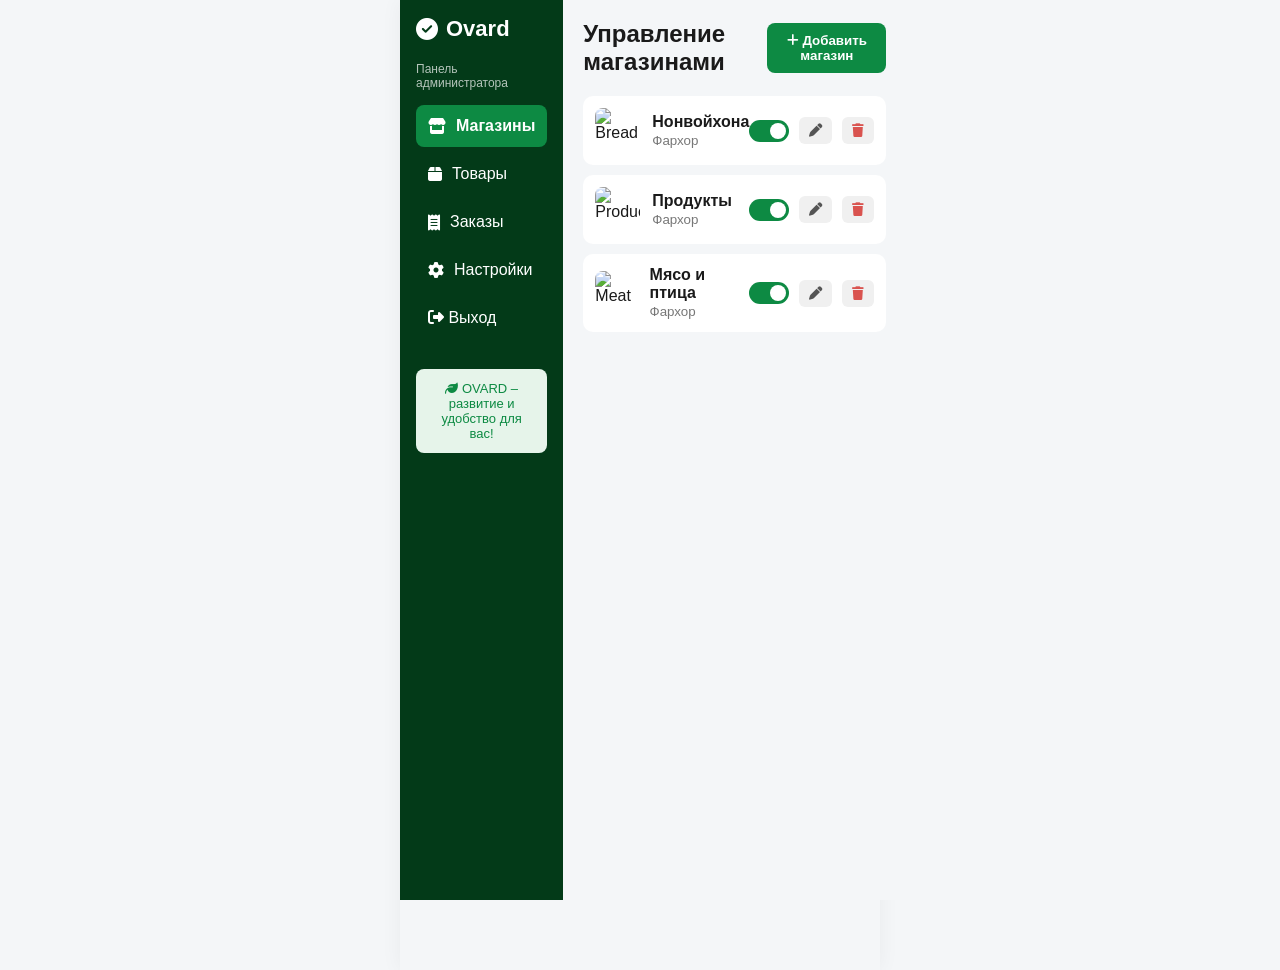
==== commit 72cc9605: "Update ovard-admin.html" ====
--- a/ovard-admin.html
+++ b/ovard-admin.html
@@ -1,219 +1,109 @@
-
 <!DOCTYPE html>
-<html lang="ru">
+<html lang="tj">
 <head>
   <meta charset="UTF-8">
-  <meta name="viewport" content="width=device-width, initial-scale=1">
-  <meta name="theme-color" content="#078747">
-  <title>OVARD — Панель администратора</title>
+  <meta name="viewport" content="width=device-width, initial-scale=1.0">
+  <title>OVARD - Панель администратора</title>
   <link rel="stylesheet" href="style.css">
+  <link rel="stylesheet" href="https://cdnjs.cloudflare.com/ajax/libs/font-awesome/6.4.0/css/all.min.css">
   <style>
-    .admin-wrap{max-width:850px;margin:auto;padding:18px 15px 50px}
-    .admin-head{background:#078747;color:white;padding:22px;border-radius:20px;margin-bottom:18px}
-    .admin-head h1{margin:5px 0}
-    .admin-tabs{display:flex;gap:8px;overflow:auto;margin:18px 0}
-    .admin-tabs button{border:0;background:var(--card);color:var(--text);padding:11px 14px;border-radius:11px;white-space:nowrap}
-    .admin-tabs button.active{background:#078747;color:white}
-    .admin-section{background:var(--card);border:1px solid var(--line);border-radius:17px;padding:16px;margin:12px 0}
-    .admin-section h2{font-size:19px;margin:0 0 14px}
-    .admin-form label{display:block;font-size:12px;font-weight:700;margin:11px 0 5px}
-    .admin-form input,.admin-form textarea,.admin-form select{width:100%;padding:12px;border:1px solid var(--line);border-radius:10px;background:var(--bg);color:var(--text)}
-    .admin-item{padding:12px 0;border-bottom:1px solid var(--line);display:flex;justify-content:space-between;gap:10px;align-items:center}
-    .admin-actions{display:flex;gap:6px;flex-wrap:wrap}
-    .admin-actions button{border:0;padding:8px 10px;border-radius:8px;background:var(--soft);color:var(--green-dark);font-size:12px}
-    .danger{background:#ffeded!important;color:#b32626!important}
-    .admin-note{font-size:12px;color:var(--muted);line-height:1.5}
+    .admin-layout { display: flex; min-height: 100vh; }
+    .sidebar { width: 220px; background: #033a18; color: white; padding: 16px; }
+    .sidebar .logo { font-size: 22px; font-weight: bold; margin-bottom: 20px; display: flex; align-items: center; gap: 8px; }
+    .sidebar ul { list-style: none; }
+    .sidebar li { padding: 12px; margin-bottom: 6px; border-radius: 8px; cursor: pointer; display: flex; align-items: center; gap: 10px; }
+    .sidebar li.active { background: #0d8a43; font-weight: bold; }
+    .main-admin { flex: 1; padding: 20px; background: #f4f6f8; }
+    .admin-header { display: flex; justify-content: space-between; align-items: center; margin-bottom: 20px; }
+    .btn-add { background: #0d8a43; color: white; border: none; padding: 10px 16px; border-radius: 8px; font-weight: bold; cursor: pointer; }
+    .admin-store-card { background: white; padding: 12px; border-radius: 10px; display: flex; align-items: center; justify-content: space-between; margin-bottom: 10px; }
+    .admin-store-info { display: flex; align-items: center; gap: 12px; }
+    .admin-store-info img { width: 45px; height: 45px; border-radius: 8px; object-fit: cover; }
+    .actions { display: flex; gap: 10px; align-items: center; }
+    .switch { position: relative; display: inline-block; width: 40px; height: 22px; }
+    .switch input { opacity: 0; width: 0; height: 0; }
+    .slider { position: absolute; cursor: pointer; top: 0; left: 0; right: 0; bottom: 0; background-color: #ccc; transition: .4s; border-radius: 22px; }
+    .slider:before { position: absolute; content: ""; height: 16px; width: 16px; left: 3px; bottom: 3px; background-color: white; transition: .4s; border-radius: 50%; }
+    input:checked + .slider { background-color: #0d8a43; }
+    input:checked + .slider:before { transform: translateX(18px); }
+    .btn-icon { background: #f0f0f0; border: none; padding: 6px 10px; border-radius: 6px; cursor: pointer; color: #555; }
+    .btn-icon.delete { color: #d9534f; }
+    .footer-quote { margin-top: 30px; background: #e6f4ea; padding: 12px; border-radius: 8px; text-align: center; color: #0d8a43; font-size: 13px; }
   </style>
 </head>
 <body>
-<div class="admin-wrap">
-  <header class="admin-head">
-    <div style="font-weight:800">O✓ Ovard</div>
-    <h1>Панель управления</h1>
-    <p style="margin:0;color:#e0f3e7;font-size:13px">Управление товарами, магазинами и заказами</p>
-  </header>
 
-  <nav class="admin-tabs">
-    <button class="active" onclick="tab('products',this)">Товары OVARD</button>
-    <button onclick="tab('shops',this)">Магазины</button>
-    <button onclick="tab('orders',this)">Заказы</button>
-    <button onclick="tab('settings',this)">Настройки</button>
-  </nav>
+  <div class="admin-layout">
+    <!-- Sidebar -->
+    <div class="sidebar">
+      <div class="logo"><i class="fa-solid fa-circle-check"></i> Ovard</div>
+      <p style="font-size:12px; opacity:0.7; margin-bottom:15px;">Панель администратора</p>
+      <ul>
+        <li class="active"><i class="fa-solid fa-store"></i> Магазины</li>
+        <li><i class="fa-solid fa-box"></i> Товары</li>
+        <li><i class="fa-solid fa-receipt"></i> Заказы</li>
+        <li><i class="fa-solid fa-gear"></i> Настройки</li>
+        <li><a href="index.html" style="color:white; text-decoration:none;"><i class="fa-solid fa-right-from-bracket"></i> Выход</a></li>
+      </ul>
 
-  <section id="products" class="admin-panel">
-    <div class="admin-section">
-      <h2>Добавить товар OVARD</h2>
-      <form class="admin-form" onsubmit="addOwnProduct(event)">
-        <label>Название товара</label><input id="pName" required>
-        <label>Цена, сомони</label><input id="pPrice" type="number" min="0" step="0.01" required>
-        <label>Единица измерения</label><input id="pUnit" placeholder="кг, мешок, тонна, штука..." required>
-        <label>Фото — ссылка (необязательно)</label><input id="pPhoto" type="url" placeholder="https://...">
-        <label>Описание</label><textarea id="pDescription" rows="2"></textarea>
-        <button class="primary-btn" type="submit">+ Добавить товар</button>
-      </form>
+      <div class="footer-quote">
+        <i class="fa-solid fa-leaf"></i> OVARD – развитие и удобство для вас!
+      </div>
     </div>
-    <div class="admin-section"><h2>Список товаров</h2><div id="ownList"></div></div>
-  </section>
 
-  <section id="shops" class="admin-panel hidden">
-    <div class="admin-section">
-      <h2>Добавить магазин-партнёр</h2>
-      <form class="admin-form" onsubmit="addShop(event)">
-        <label>Название магазина</label><input id="sName" required>
-        <label>Описание</label><input id="sDescription">
-        <label>Фото — ссылка (необязательно)</label><input id="sPhoto" type="url">
-        <button class="primary-btn" type="submit">+ Добавить магазин</button>
-      </form>
+    <!-- Content -->
+    <div class="main-admin">
+      <div class="admin-header">
+        <h2>Управление магазинами</h2>
+        <button class="btn-add"><i class="fa-solid fa-plus"></i> Добавить магазин</button>
+      </div>
+
+      <div class="admin-store-card">
+        <div class="admin-store-info">
+          <img src="https://images.unsplash.com/photo-1509440159596-0249088772ff?w=100" alt="Bread">
+          <div>
+            <h4>Нонвойхона</h4>
+            <small style="color:#777;">Фархор</small>
+          </div>
+        </div>
+        <div class="actions">
+          <label class="switch"><input type="checkbox" checked><span class="slider"></span></label>
+          <button class="btn-icon"><i class="fa-solid fa-pen"></i></button>
+          <button class="btn-icon delete"><i class="fa-solid fa-trash"></i></button>
+        </div>
+      </div>
+
+      <div class="admin-store-card">
+        <div class="admin-store-info">
+          <img src="https://images.unsplash.com/photo-1578916171728-46686eac8d58?w=100" alt="Products">
+          <div>
+            <h4>Продукты</h4>
+            <small style="color:#777;">Фархор</small>
+          </div>
+        </div>
+        <div class="actions">
+          <label class="switch"><input type="checkbox" checked><span class="slider"></span></label>
+          <button class="btn-icon"><i class="fa-solid fa-pen"></i></button>
+          <button class="btn-icon delete"><i class="fa-solid fa-trash"></i></button>
+        </div>
+      </div>
+
+      <div class="admin-store-card">
+        <div class="admin-store-info">
+          <img src="https://images.unsplash.com/photo-1607623814075-e51df1bdc82f?w=100" alt="Meat">
+          <div>
+            <h4>Мясо и птица</h4>
+            <small style="color:#777;">Фархор</small>
+          </div>
+        </div>
+        <div class="actions">
+          <label class="switch"><input type="checkbox" checked><span class="slider"></span></label>
+          <button class="btn-icon"><i class="fa-solid fa-pen"></i></button>
+          <button class="btn-icon delete"><i class="fa-solid fa-trash"></i></button>
+        </div>
+      </div>
     </div>
-    <div class="admin-section"><h2>Магазины и товары</h2><div id="shopList"></div></div>
-  </section>
+  </div>
 
-  <section id="orders" class="admin-panel hidden">
-    <div class="admin-section"><h2>Поступившие заказы</h2><div id="ordersList"></div></div>
-  </section>
-
-  <section id="settings" class="admin-panel hidden">
-    <div class="admin-section">
-      <h2>Настройки доставки и связи</h2>
-      <form class="admin-form" onsubmit="saveSettings(event)">
-        <label>Телефон OVARD</label><input id="adminPhone" type="tel" placeholder="+992 ...">
-        <button class="primary-btn" type="submit">Сохранить</button>
-      </form>
-      <p class="admin-note">Стоимость доставки пока подтверждается вручную. Автоматический расчёт маршрута и веса требует отдельного подключения.</p>
-    </div>
-    <div class="admin-section">
-      <h2>Важная информация</h2>
-      <p class="admin-note">Эта версия хранит данные в браузере данного устройства. Она не защищена авторизацией администратора и не подходит для публичного управления реальными заказами. Перед запуском для клиентов подключим общую базу данных и защиту панели.</p>
-    </div>
-  </section>
-
-  <a href="index.html" class="primary-btn" style="display:inline-block;text-align:center">← Вернуться на сайт</a>
-</div>
-
-<script>
-const KEY = "ovard_v2";
-const defaults = {shops:[],ownProducts:[],cart:[],orders:[],settings:{lang:"ru",theme:"light",phone:""}};
-
-function getData(){
-  try{
-    const saved=JSON.parse(localStorage.getItem(KEY));
-    return saved?{...defaults,...saved,settings:{...defaults.settings,...(saved.settings||{})}}:JSON.parse(JSON.stringify(defaults));
-  }catch{return JSON.parse(JSON.stringify(defaults));}
-}
-let data=getData();
-function save(){localStorage.setItem(KEY,JSON.stringify(data));}
-function esc(v){return String(v??"").replace(/[&<>"']/g,c=>({"&":"&amp;","<":"&lt;",">":"&gt;",'"':"&quot;","'":"&#39;"}[c]));}
-function id(){return Date.now()+Math.floor(Math.random()*1000);}
-function tab(name,btn){
-  document.querySelectorAll(".admin-panel").forEach(x=>x.classList.add("hidden"));
-  document.getElementById(name).classList.remove("hidden");
-  document.querySelectorAll(".admin-tabs button").forEach(x=>x.classList.remove("active"));
-  btn.classList.add("active");
-  renderAll();
-}
-function addOwnProduct(e){
-  e.preventDefault();
-  data.ownProducts.unshift({
-    id:id(),name:pName.value.trim(),price:Number(pPrice.value),
-    unit:pUnit.value.trim(),photo:pPhoto.value.trim(),
-    description:pDescription.value.trim(),active:true
-  });
-  save();e.target.reset();renderAll();alert("Товар добавлен");
-}
-function addShop(e){
-  e.preventDefault();
-  data.shops.unshift({
-    id:id(),name:sName.value.trim(),description:sDescription.value.trim(),
-    photo:sPhoto.value.trim(),active:true,products:[]
-  });
-  save();e.target.reset();renderAll();alert("Магазин добавлен");
-}
-function addPartnerProduct(shopId){
-  const name=prompt("Название товара:");
-  if(!name)return;
-  const price=prompt("Цена в сомони:");
-  if(price===null||price.trim()===""||!Number.isFinite(Number(price))||Number(price)<0)return alert("Укажите правильную цену");
-  const unit=prompt("Единица измерения (кг, штука, мешок и т.д.):")||"шт.";
-  const shop=data.shops.find(s=>s.id===shopId);
-  if(!shop)return;
-  shop.products=shop.products||[];
-  shop.products.unshift({id:id(),name:name.trim(),price:Number(price),unit,active:true,description:"",photo:""});
-  save();renderAll();alert("Товар магазина добавлен");
-}
-function editOwn(idValue){
-  const p=data.ownProducts.find(x=>x.id===idValue);if(!p)return;
-  const name=prompt("Название:",p.name);if(name===null)return;
-  const price=prompt("Цена:",p.price);if(price===null)return;
-  const unit=prompt("Единица измерения:",p.unit);if(unit===null)return;
-  p.name=name.trim();p.price=Number(price);p.unit=unit.trim();
-  save();renderAll();
-}
-function editShop(idValue){
-  const s=data.shops.find(x=>x.id===idValue);if(!s)return;
-  const name=prompt("Название магазина:",s.name);if(name===null)return;
-  const desc=prompt("Описание:",s.description||"");if(desc===null)return;
-  s.name=name.trim();s.description=desc.trim();save();renderAll();
-}
-function toggleOwn(idValue){
-  const p=data.ownProducts.find(x=>x.id===idValue);if(!p)return;
-  p.active=p.active===false;save();renderAll();
-}
-function toggleShop(idValue){
-  const s=data.shops.find(x=>x.id===idValue);if(!s)return;
-  s.active=s.active===false;save();renderAll();
-}
-function deleteOwn(idValue){
-  if(!confirm("Удалить товар?"))return;
-  data.ownProducts=data.ownProducts.filter(x=>x.id!==idValue);save();renderAll();
-}
-function deleteShop(idValue){
-  if(!confirm("Удалить магазин вместе с его товарами?"))return;
-  data.shops=data.shops.filter(x=>x.id!==idValue);save();renderAll();
-}
-function deletePartnerProduct(shopId,productId){
-  if(!confirm("Удалить товар?"))return;
-  const s=data.shops.find(x=>x.id===shopId);if(!s)return;
-  s.products=(s.products||[]).filter(p=>p.id!==productId);save();renderAll();
-}
-function renderAll(){
-  document.getElementById("ownList").innerHTML=data.ownProducts.length?data.ownProducts.map(p=>`
-    <div class="admin-item"><div><strong>${esc(p.name)}</strong><div class="admin-note">${esc(p.price)} сомони / ${esc(p.unit)} · ${p.active===false?"Скрыт":"Активен"}</div></div>
-    <div class="admin-actions"><button onclick="editOwn(${p.id})">Изменить</button><button onclick="toggleOwn(${p.id})">${p.active===false?"Показать":"Скрыть"}</button><button class="danger" onclick="deleteOwn(${p.id})">Удалить</button></div></div>
-  `).join(""):"<p class='admin-note'>Товаров пока нет.</p>";
-
-  document.getElementById("shopList").innerHTML=data.shops.length?data.shops.map(s=>`
-    <div class="admin-section">
-      <div class="admin-item"><div><strong>${esc(s.name)}</strong><div class="admin-note">${s.active===false?"Скрыт":"Активен"} · ${(s.products||[]).length} товаров</div></div>
-      <div class="admin-actions"><button onclick="editShop(${s.id})">Изменить</button><button onclick="toggleShop(${s.id})">${s.active===false?"Показать":"Скрыть"}</button><button class="danger" onclick="deleteShop(${s.id})">Удалить</button></div></div>
-      <button class="small-btn" style="margin-top:10px" onclick="addPartnerProduct(${s.id})">+ Добавить товар в магазин</button>
-      ${(s.products||[]).map(p=>`<div class="admin-item"><div><strong>${esc(p.name)}</strong><div class="admin-note">${esc(p.price)} сомони / ${esc(p.unit)}</div></div><button class="danger" onclick="deletePartnerProduct(${s.id},${p.id})">Удалить</button></div>`).join("")}
-    </div>
-  `).join(""):"<p class='admin-note'>Магазинов пока нет.</p>";
-
-  document.getElementById("ordersList").innerHTML=data.orders.length?data.orders.map(o=>`
-    <div class="admin-section">
-      <strong>Заказ №${o.id}</strong><p class="admin-note">${esc(o.date)} · ${esc(o.name)} · ${esc(o.phone)}</p>
-      <p>${esc(o.address)}</p>
-      <p>${(o.items||[]).map(i=>esc(i.name)+" × "+i.qty).join("<br>")}</p>
-      <strong>${Number(o.total||0)} сомони</strong>
-      <label>Статус заказа</label>
-      <select onchange="changeStatus(${o.id},this.value)">
-        ${["Новый","Подтверждён","Готовится","В пути","Доставлен","Отменён"].map(st=>`<option ${o.status===st?"selected":""}>${st}</option>`).join("")}
-      </select>
-    </div>
-  `).join(""):"<p class='admin-note'>Заказов пока нет.</p>";
-
-  document.getElementById("adminPhone").value=data.settings.phone||"";
-}
-function changeStatus(orderId,status){
-  const o=data.orders.find(x=>x.id===orderId);if(!o)return;
-  o.status=status;save();
-}
-function saveSettings(e){
-  e.preventDefault();data.settings.phone=document.getElementById("adminPhone").value.trim();
-  save();alert("Настройки сохранены");
-}
-renderAll();
-</script>
 </body>
 </html>
--- a/style.css
+++ b/style.css
@@ -1,94 +1,403 @@
-
-:root{
-  --green:#078747;
-  --green-dark:#056b38;
-  --soft:#eaf6ef;
-  --bg:#f5f8f6;
-  --card:#fff;
-  --text:#17231c;
-  --muted:#78847d;
-  --line:#e8eee9;
-  --shadow:0 8px 28px rgba(20,60,35,.07);
-}
-*{box-sizing:border-box}
-body{margin:0;background:var(--bg);color:var(--text);font-family:Arial, sans-serif;padding-bottom:88px}
-button,input,select{font:inherit}
-button{cursor:pointer}
-a{color:inherit;text-decoration:none}
-.hidden{display:none!important}
-.topbar{height:68px;padding:0 18px;display:flex;align-items:center;justify-content:space-between;background:var(--card);border-bottom:1px solid var(--line);position:sticky;top:0;z-index:10}
-.brand{display:flex;align-items:center;gap:9px;font-size:23px;font-weight:800;letter-spacing:-1px}
-.brand-mark{width:35px;height:35px;border-radius:50%;background:var(--green);color:#fff;display:grid;place-items:center;font-weight:800;font-size:21px;position:relative}
-.brand-mark span{position:absolute;font-size:13px;right:3px;top:4px;color:#fff}
-.location,.icon-btn{border:0;background:var(--soft);color:var(--green-dark);padding:10px 12px;border-radius:13px;font-weight:700}
-.icon-btn{font-size:20px;padding:8px 12px}
-.drawer{position:fixed;right:12px;top:75px;width:min(290px,calc(100% - 24px));padding:14px;background:var(--card);border:1px solid var(--line);border-radius:18px;box-shadow:var(--shadow);z-index:20}
-.drawer button,.drawer a{display:block;width:100%;text-align:left;padding:13px;border:0;background:transparent;border-radius:10px;color:var(--text)}
-.drawer button:active,.drawer a:active{background:var(--soft)}
-.drawer-settings{border-top:1px solid var(--line);padding:12px 5px;display:grid;gap:12px}
-.drawer-settings label{display:flex;justify-content:space-between;align-items:center;font-size:14px}
-.drawer-settings select{padding:8px;border:1px solid var(--line);border-radius:9px;background:var(--bg);color:var(--text)}
-.admin-link{color:var(--green)!important;font-weight:700}
-main{max-width:850px;margin:auto;padding:18px 16px}
-.hero{background:linear-gradient(115deg,#087c43,#056b38);border-radius:25px;padding:27px 22px;color:white;min-height:230px;display:flex;align-items:center;justify-content:space-between;overflow:hidden;position:relative}
-.hero-copy{position:relative;z-index:1;max-width:75%}
-.eyebrow{font-size:10px;font-weight:800;letter-spacing:1.5px;color:var(--green)}
-.hero .eyebrow{color:#c7ead5}
-.hero h1{font-size:30px;line-height:1.15;margin:12px 0}
-.hero p{font-size:13px;line-height:1.5;color:#e1f2e8;max-width:300px}
-.hero-symbol{font-size:76px;font-weight:900;color:rgba(255,255,255,.15);position:absolute;right:12px;bottom:24px;transform:rotate(-8deg)}
-.primary-btn{border:0;background:var(--green);color:#fff;padding:13px 17px;border-radius:12px;font-weight:700;margin-top:8px}
-.hero .primary-btn{background:white;color:var(--green-dark)}
-.search-wrap{display:flex;align-items:center;gap:10px;background:var(--card);border:1px solid var(--line);border-radius:14px;padding:0 15px;margin:19px 0 27px;height:50px;color:var(--green);font-size:22px}
-.search-wrap input{border:0;outline:0;background:transparent;width:100%;color:var(--text);font-size:14px}
-.section-heading{display:flex;justify-content:space-between;align-items:end;margin-bottom:14px;gap:8px}
-h2{font-size:21px;margin:5px 0 0}
-.text-btn{border:0;background:transparent;color:var(--green);font-size:12px;font-weight:700;padding:8px 0}
-.ticker-window{overflow:hidden;background:var(--card);border:1px solid var(--line);border-radius:13px;padding:13px 0;margin-bottom:27px}
-.ticker-track{display:flex;gap:10px;width:max-content;animation:ticker 25s linear infinite}
-.ticker-window:active .ticker-track{animation-play-state:paused}
-.ticker-chip{padding:9px 15px;border-radius:20px;background:var(--soft);color:var(--green-dark);font-size:12px;font-weight:700;white-space:nowrap}
-@keyframes ticker{to{transform:translateX(-50%)}}
-.product-grid{display:grid;grid-template-columns:repeat(2,minmax(0,1fr));gap:12px}
-.product-card,.shop-card,.panel,.order-card{background:var(--card);border:1px solid var(--line);border-radius:17px;padding:13px;box-shadow:var(--shadow)}
-.product-image{height:115px;border-radius:12px;background:var(--soft);display:grid;place-items:center;font-size:38px;color:var(--green);overflow:hidden;margin-bottom:11px}
-.product-image img,.shop-thumb img{width:100%;height:100%;object-fit:cover}
-.product-card h3,.shop-card h3{font-size:14px;margin:5px 0}
-.product-card p,.shop-card p{font-size:12px;color:var(--muted);margin:5px 0}
-.price{font-size:16px;font-weight:800;color:var(--green-dark);margin:9px 0}
-.small-btn{border:0;background:var(--soft);color:var(--green-dark);border-radius:10px;padding:10px;width:100%;font-size:12px;font-weight:700}
-.delivery-note{display:flex;gap:14px;align-items:center;margin:25px 0;background:var(--soft);padding:17px;border-radius:17px}
-.delivery-icon{width:42px;height:42px;flex-shrink:0;border-radius:13px;background:var(--green);color:#fff;display:grid;place-items:center;font-size:25px}
-.delivery-note h3{margin:0 0 5px;font-size:15px}
-.delivery-note p{margin:0;color:var(--muted);font-size:12px;line-height:1.5}
-.page-heading{margin:12px 0 22px}
-.page-heading h1{font-size:28px;margin:7px 0}
-.page-heading p{font-size:13px;color:var(--muted)}
-.shop-list{display:grid;gap:11px}
-.shop-card{display:flex;gap:13px;align-items:center}
-.shop-thumb{width:65px;height:65px;border-radius:13px;background:var(--soft);display:grid;place-items:center;font-size:25px;color:var(--green);flex-shrink:0;overflow:hidden}
-.shop-info{flex:1;min-width:0}
-.shop-card .small-btn{width:auto;padding:9px 12px}
-.back-btn{border:0;background:transparent;color:var(--green);font-weight:700;padding:10px 0}
-.panel{padding:18px;line-height:1.6}
-.muted{color:var(--muted);font-size:13px}
-.cart-row{display:flex;justify-content:space-between;gap:12px;padding:13px 0;border-bottom:1px solid var(--line)}
-.qty-controls{display:flex;align-items:center;gap:10px}
-.qty-controls button{border:0;background:var(--soft);color:var(--green);border-radius:8px;width:28px;height:28px}
-.total-line{display:flex;justify-content:space-between;font-weight:800;padding:17px 0}
-.empty-state{text-align:center;background:var(--card);padding:30px 15px;border-radius:17px;color:var(--muted)}
-.bottom-nav{position:fixed;bottom:0;left:0;right:0;height:72px;background:var(--card);border-top:1px solid var(--line);display:flex;justify-content:space-around;align-items:center;z-index:9;padding-bottom:env(safe-area-inset-bottom)}
-.bottom-nav button{border:0;background:transparent;color:var(--muted);font-size:10px;display:grid;justify-items:center;gap:3px;position:relative}
-.bottom-nav button span{font-size:20px}
-.bottom-nav button.active{color:var(--green);font-weight:800}
-.bottom-nav i{position:absolute;top:-5px;right:-10px;background:var(--green);color:white;border-radius:20px;font-size:9px;padding:2px 5px;font-style:normal}
-.modal{position:fixed;inset:0;background:#0008;z-index:30;display:grid;place-items:center;padding:16px}
-.modal-card{width:min(440px,100%);max-height:90vh;overflow:auto;background:var(--card);color:var(--text);border-radius:20px;padding:22px;position:relative}
-.modal-close{position:absolute;right:13px;top:10px;border:0;background:transparent;font-size:25px;color:var(--muted)}
-.modal-card h2{margin:0 30px 15px 0}
-.modal-card label{display:block;font-size:12px;font-weight:700;margin:12px 0 5px}
-.modal-card input,.modal-card textarea{width:100%;padding:12px;border:1px solid var(--line);border-radius:10px;background:var(--bg);color:var(--text)}
-.toast{position:fixed;bottom:85px;left:50%;transform:translateX(-50%);background:#183c29;color:white;padding:11px 17px;border-radius:12px;font-size:13px;z-index:50;display:none;max-width:90%}
-body.dark{--bg:#101914;--card:#19251e;--text:#edf5ef;--muted:#a1afa5;--line:#2b3a30;--soft:#203d2b;--shadow:0 8px 28px #0003}
-body.dark .hero{background:#075c32}
-@media(min-width:650px){.product-grid{grid-template-columns:repeat(3,minmax(0,1fr))}.hero{padding:35px}.hero h1{font-size:36px}}
+:root {
+  --primary-color: #0d8a43;
+  --primary-dark: #075e2c;
+  --primary-light: #e6f4ea;
+  --bg-color: #f4f6f8;
+  --card-bg: #ffffff;
+  --text-color: #1a1a1a;
+  --text-muted: #666666;
+  --border-radius: 16px;
+}
+
+* {
+  box-sizing: border-box;
+  margin: 0;
+  padding: 0;
+  font-family: -apple-system, BlinkMacSystemFont, "Segoe UI", Roboto, Helvetica, Arial, sans-serif;
+}
+
+body {
+  background-color: var(--bg-color);
+  color: var(--text-color);
+  padding-bottom: 70px;
+  max-width: 480px;
+  margin: 0 auto;
+  box-shadow: 0 0 20px rgba(0,0,0,0.05);
+  min-height: 100vh;
+}
+
+/* Header */
+.header {
+  display: flex;
+  align-items: center;
+  justify-content: space-between;
+  padding: 12px 16px;
+  background-color: var(--card-bg);
+  position: sticky;
+  top: 0;
+  z-index: 100;
+  box-shadow: 0 2px 4px rgba(0,0,0,0.03);
+}
+
+.logo-area {
+  display: flex;
+  align-items: center;
+  gap: 8px;
+}
+
+.logo-img {
+  width: 32px;
+  height: 32px;
+  border-radius: 50%;
+}
+
+.brand-name {
+  font-size: 20px;
+  font-weight: 800;
+  color: var(--primary-color);
+}
+
+.location-picker {
+  display: flex;
+  align-items: center;
+  gap: 6px;
+  font-size: 13px;
+  color: var(--text-muted);
+  background: var(--bg-color);
+  padding: 6px 12px;
+  border-radius: 20px;
+}
+
+.location-picker i {
+  color: var(--primary-color);
+}
+
+.menu-btn {
+  background: none;
+  border: none;
+  font-size: 20px;
+  color: var(--text-color);
+  cursor: pointer;
+}
+
+/* Page Tabs */
+.page {
+  display: none;
+  padding: 16px;
+}
+
+.page.active {
+  display: block;
+}
+
+/* Banner */
+.hero-banner {
+  background: linear-gradient(135deg, #0d8a43 0%, #054d24 100%);
+  color: white;
+  padding: 24px 20px;
+  border-radius: var(--border-radius);
+  margin-bottom: 16px;
+  position: relative;
+  overflow: hidden;
+}
+
+.hero-banner h1 {
+  font-size: 32px;
+  font-weight: 900;
+  letter-spacing: 1px;
+}
+
+.hero-banner .subtitle {
+  font-size: 16px;
+  font-weight: 700;
+  margin-top: 4px;
+}
+
+.hero-banner .desc {
+  font-size: 12px;
+  opacity: 0.9;
+  margin-top: 8px;
+}
+
+/* Search */
+.search-box {
+  display: flex;
+  align-items: center;
+  background: var(--card-bg);
+  border-radius: 30px;
+  padding: 6px 6px 6px 16px;
+  box-shadow: 0 4px 10px rgba(0,0,0,0.04);
+  margin-bottom: 20px;
+}
+
+.search-icon {
+  color: #999;
+  margin-right: 8px;
+}
+
+.search-box input {
+  border: none;
+  outline: none;
+  width: 100%;
+  font-size: 14px;
+}
+
+.search-btn {
+  background-color: var(--primary-color);
+  color: white;
+  border: none;
+  padding: 8px 16px;
+  border-radius: 20px;
+  font-weight: 600;
+  cursor: pointer;
+}
+
+/* Categories Grid */
+.section-header {
+  display: flex;
+  justify-content: space-between;
+  align-items: center;
+  margin-bottom: 12px;
+}
+
+.section-header h2 {
+  font-size: 18px;
+  font-weight: 700;
+}
+
+.see-all {
+  color: var(--primary-color);
+  text-decoration: none;
+  font-size: 13px;
+  font-weight: 600;
+}
+
+.categories-grid {
+  display: grid;
+  grid-template-columns: repeat(3, 1fr);
+  gap: 10px;
+}
+
+.cat-card {
+  background: var(--card-bg);
+  border-radius: 12px;
+  padding: 8px;
+  text-align: center;
+  box-shadow: 0 2px 6px rgba(0,0,0,0.03);
+  cursor: pointer;
+}
+
+.cat-card img {
+  width: 100%;
+  height: 70px;
+  object-fit: cover;
+  border-radius: 8px;
+  margin-bottom: 6px;
+}
+
+.cat-card span {
+  font-size: 12px;
+  font-weight: 600;
+  display: block;
+}
+
+/* Stores List */
+.filter-chips {
+  display: flex;
+  gap: 8px;
+  overflow-x: auto;
+  padding-bottom: 12px;
+  margin-bottom: 12px;
+}
+
+.chip {
+  background: var(--card-bg);
+  border: 1px solid #ddd;
+  padding: 6px 14px;
+  border-radius: 20px;
+  font-size: 13px;
+  white-space: nowrap;
+  cursor: pointer;
+}
+
+.chip.active {
+  background: var(--primary-color);
+  color: white;
+  border-color: var(--primary-color);
+}
+
+.store-item {
+  background: var(--card-bg);
+  border-radius: 12px;
+  padding: 12px;
+  display: flex;
+  align-items: center;
+  gap: 12px;
+  margin-bottom: 10px;
+  box-shadow: 0 2px 6px rgba(0,0,0,0.03);
+}
+
+.store-item img {
+  width: 60px;
+  height: 60px;
+  border-radius: 10px;
+  object-fit: cover;
+}
+
+.store-info {
+  flex: 1;
+}
+
+.store-info h3 {
+  font-size: 15px;
+  font-weight: 700;
+}
+
+.store-info p {
+  font-size: 12px;
+  color: var(--text-muted);
+}
+
+.store-info .location {
+  font-size: 11px;
+  color: #888;
+}
+
+.status-badge {
+  font-size: 11px;
+  padding: 4px 8px;
+  border-radius: 12px;
+  font-weight: 600;
+}
+
+.status-badge.open {
+  background: #e6f9ed;
+  color: #12b76a;
+}
+
+/* Profile Page */
+.profile-header {
+  background: linear-gradient(135deg, #0d8a43, #075e2c);
+  color: white;
+  padding: 16px;
+  border-radius: var(--border-radius);
+  display: flex;
+  align-items: center;
+  gap: 12px;
+  margin-bottom: 16px;
+}
+
+.profile-header .avatar {
+  width: 50px;
+  height: 50px;
+  background: white;
+  color: var(--primary-color);
+  border-radius: 50%;
+  display: flex;
+  align-items: center;
+  justify-content: center;
+  font-size: 24px;
+}
+
+.profile-header .user-details {
+  flex: 1;
+}
+
+.profile-header h3 { font-size: 18px; }
+.profile-header p { font-size: 12px; opacity: 0.8; }
+
+.orders-box {
+  background: var(--card-bg);
+  border-radius: 12px;
+  padding: 16px;
+  margin-bottom: 16px;
+}
+
+.orders-header {
+  display: flex;
+  justify-content: space-between;
+  font-weight: 600;
+  font-size: 14px;
+  margin-bottom: 12px;
+}
+
+.empty-orders {
+  text-align: center;
+  padding: 20px 0;
+  color: var(--text-muted);
+  background: var(--primary-light);
+  border-radius: 8px;
+  font-size: 13px;
+}
+
+.empty-orders i {
+  font-size: 24px;
+  color: var(--primary-color);
+  margin-bottom: 6px;
+}
+
+.profile-menu {
+  list-style: none;
+  background: var(--card-bg);
+  border-radius: 12px;
+  overflow: hidden;
+}
+
+.profile-menu li {
+  padding: 14px 16px;
+  border-bottom: 1px solid #eee;
+  display: flex;
+  align-items: center;
+  font-size: 14px;
+  gap: 12px;
+  cursor: pointer;
+}
+
+.profile-menu li i {
+  color: var(--primary-color);
+  width: 20px;
+}
+
+.profile-menu li .arrow {
+  margin-left: auto;
+  color: #ccc;
+  font-size: 12px;
+}
+
+/* Bottom Nav */
+.bottom-nav {
+  position: fixed;
+  bottom: 0;
+  left: 50%;
+  transform: translateX(-50%);
+  width: 100%;
+  max-width: 480px;
+  background: var(--card-bg);
+  display: flex;
+  justify-content: space-around;
+  padding: 8px 0;
+  border-top: 1px solid #eee;
+  z-index: 1000;
+}
+
+.nav-btn {
+  background: none;
+  border: none;
+  display: flex;
+  flex-direction: column;
+  align-items: center;
+  gap: 4px;
+  color: #888;
+  font-size: 11px;
+  cursor: pointer;
+  flex: 1;
+}
+
+.nav-btn i {
+  font-size: 18px;
+}
+
+.nav-btn.active {
+  color: var(--primary-color);
+  font-weight: 700;
+}
